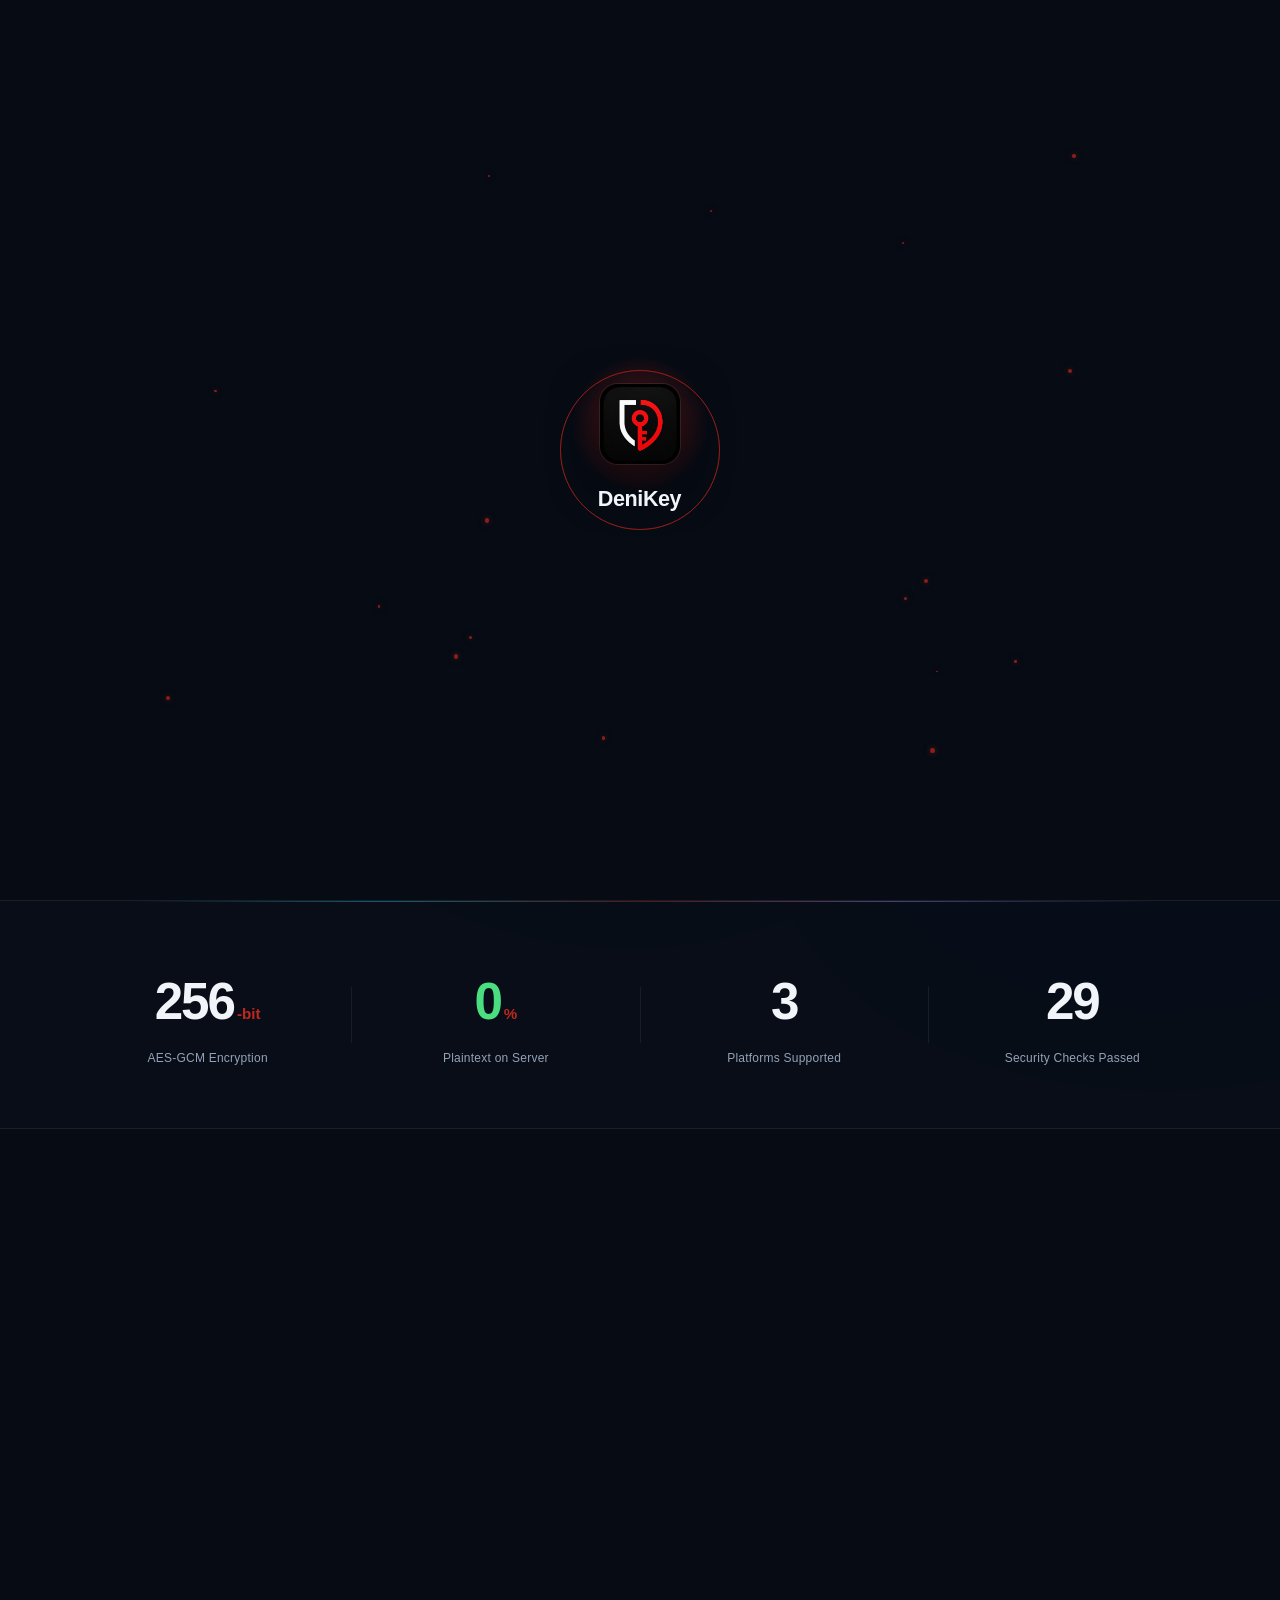
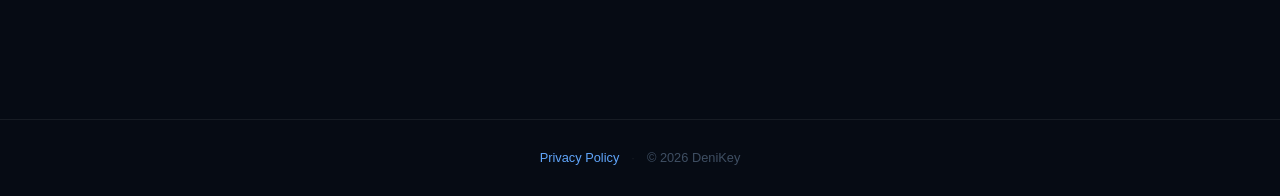
==== index.html @ 74748a60 "Professional version site UI/UX" ====
<!DOCTYPE html>
<html lang="en">
<head>
  <meta charset="UTF-8">
  <meta name="viewport" content="width=device-width, initial-scale=1.0">
  <meta name="google-site-verification" content="WVVDjfUTSQmhO9ZrlBFLTI7TEWipB38rSy8u-MbkDYg" />
  <meta
    http-equiv="Content-Security-Policy"
    content="default-src 'self'; img-src 'self' data:; style-src 'self'; script-src 'self'; connect-src 'self'; font-src 'self' data:; object-src 'none'; base-uri 'self'; form-action 'self'; frame-ancestors 'none'; upgrade-insecure-requests"
  >
  <title>DeniKey | Your Passwords Are Safe</title>
  <meta name="description" content="DeniKey is a modern password manager built to help you manage your passwords more securely and simply.">
  <script type="application/ld+json">
  {
    "@context": "https://schema.org",
    "@type": "SoftwareApplication",
    "name": "DeniKey",
    "applicationCategory": "SecurityApplication",
    "operatingSystem": "Windows, Linux, Android",
    "description": "DeniKey is a modern password manager built to help you manage your passwords more securely and simply.",
    "url": "https://denikey.website",
    "offers": { "@type": "Offer", "price": "0", "priceCurrency": "USD" },
    "author": { "@type": "Person", "name": "Denis Ergöçmen" }
  }
  </script>
  <link rel="stylesheet" href="app.css">
</head>
<body>
  <div class="page-shell">
    <div class="noise"></div>
    <div class="orb orb-one"></div>
    <div class="orb orb-two"></div>
    <div class="orb orb-three"></div>
    <div class="grid-lines"></div>

    <header class="topbar">
      <a class="brand" href="#hero" aria-label="DeniKey home">
        <span class="brand-mark">
          <img src="assets/denikey_logo.png" alt="DeniKey logo">
        </span>
        <span class="brand-text">DeniKey</span>
      </a>
      <div class="lang-switcher" id="langSwitcher">
        <button class="lang-btn" id="langBtn" aria-haspopup="listbox" aria-expanded="false">
          <svg width="14" height="14" viewBox="0 0 24 24" fill="none" stroke="currentColor" stroke-width="2" stroke-linecap="round" stroke-linejoin="round" aria-hidden="true"><circle cx="12" cy="12" r="10"/><line x1="2" y1="12" x2="22" y2="12"/><path d="M12 2a15.3 15.3 0 0 1 4 10 15.3 15.3 0 0 1-4 10 15.3 15.3 0 0 1-4-10 15.3 15.3 0 0 1 4-10z"/></svg>
          <span data-i18n="lang.btn">Language</span>
          <svg class="lang-chevron" width="12" height="12" viewBox="0 0 24 24" fill="none" stroke="currentColor" stroke-width="2.5" stroke-linecap="round" stroke-linejoin="round" aria-hidden="true"><polyline points="6 9 12 15 18 9"/></svg>
        </button>
        <ul class="lang-dropdown" id="langDropdown" role="listbox">
          <li class="lang-option" role="option" data-lang="en">English</li>
          <li class="lang-option" role="option" data-lang="tr">Türkçe</li>
          <li class="lang-option" role="option" data-lang="ru">Русский</li>
        </ul>
      </div>
    </header>

    <main>

      <!-- HERO -->
      <section class="hero reveal" id="hero">
        <div class="hero-copy">
          <p class="eyebrow" data-i18n="hero.eyebrow">DeniKey</p>
          <h1 class="gradient-heading" data-i18n="hero.h1">Your passwords are safe.</h1>
          <p class="hero-text" data-i18n="hero.text">
            DeniKey was built to help you manage your passwords more securely and organized, all in one place. It combines powerful protection with a clean, focused experience.
          </p>
          <div class="hero-actions">
            <a class="primary-button download-btn" href="https://github.com/Denisergocmen924/denikey-releases/releases/latest/download/DeniKey-Setup.exe" id="downloadWindows" target="_blank" rel="noopener noreferrer">
              <svg width="16" height="16" viewBox="0 0 24 24" fill="currentColor" aria-hidden="true"><path d="M0 3.449L9.75 2.1v9.451H0m10.949-9.602L24 0v11.4H10.949M0 12.6h9.75v9.451L0 20.699M10.949 12.6H24V24l-13.051-1.8"/></svg>
              Windows
            </a>
            <a class="primary-button download-btn download-linux" href="https://github.com/Denisergocmen924/denikey-releases/releases/latest/download/DeniKey-Linux.zip" id="downloadLinux" target="_blank" rel="noopener noreferrer">
              <svg width="16" height="16" viewBox="0 0 24 24" fill="currentColor" aria-hidden="true"><path d="M12.504 0c-.155 0-.315.008-.48.021C7.309.156 3.274 2.765 1.603 6.682c-1.66 3.929-.988 8.388 1.82 11.652 1.491 1.739 3.427 2.974 5.516 3.628.05.015.1.022.149.022.285 0 .527-.196.598-.479.025-.1.021-.205-.012-.301l-.726-2.187c1.122.357 2.31.552 3.553.552 2.187 0 4.23-.666 5.952-1.849l-.731 2.181c-.044.133-.04.276.012.406.074.186.246.302.436.302.05 0 .1-.008.15-.023 2.088-.654 4.023-1.889 5.514-3.629 2.807-3.263 3.479-7.722 1.82-11.651C20.729 2.764 16.695.156 12.527.021 12.52.008 12.512 0 12.504 0zm.109 2.025c3.858.098 7.332 2.337 8.728 5.739.013.03.018.062.018.094 0 .09-.043.174-.119.226l-.393.262a9.3 9.3 0 0 0-.587-1.27c-1.101-1.937-2.892-3.328-5.021-3.906.198-.371.358-.74.466-1.096.079-.266.017-.551-.169-.73a.62.62 0 0 0-.923.681zM8.5 9.5a1.5 1.5 0 1 1 0 3 1.5 1.5 0 0 1 0-3zm7 0a1.5 1.5 0 1 1 0 3 1.5 1.5 0 0 1 0-3z"/></svg>
              Linux
            </a>
            <a class="primary-button download-btn download-android" href="https://github.com/Denisergocmen924/denikey-releases/releases/latest/download/DeniKey-Android.apk" id="downloadAndroid" target="_blank" rel="noopener noreferrer">
              <svg width="16" height="16" viewBox="0 0 24 24" fill="currentColor" aria-hidden="true"><path d="M17.523 15.341a.75.75 0 1 0 0-1.5.75.75 0 0 0 0 1.5zm-11.046 0a.75.75 0 1 0 0-1.5.75.75 0 0 0 0 1.5zM.435 7.91l2.05 3.55A2.5 2.5 0 0 0 4.5 12.75h15a2.5 2.5 0 0 0 2.015-1.29l2.05-3.55A1 1 0 0 0 22.69 6.5H1.31a1 1 0 0 0-.875 1.41zM15.4 1.1l1.5 2.6H7.1l1.5-2.6a.5.5 0 0 1 .866 0L10.5 2.75h3l1.034-1.65a.5.5 0 0 1 .866 0zM4.5 14.25v5a1.5 1.5 0 0 0 1.5 1.5h12a1.5 1.5 0 0 0 1.5-1.5v-5H4.5z"/></svg>
              Android
            </a>
            <a class="secondary-button" href="#demo" data-i18n="btn.demo">See how it works</a>
          </div>
        </div>

        <div class="hero-visual" aria-hidden="true">
          <div class="visual-card main-card">
            <div class="card-topline"></div>
            <div class="mini-label" data-i18n="hero.card.label">Protection Active</div>
            <div class="visual-title" data-i18n="hero.card.title">DeniKey trust layer</div>
            <div class="visual-lines">
              <span></span>
              <span></span>
              <span></span>
            </div>
            <div class="signal-cluster">
              <span></span>
              <span></span>
              <span></span>
            </div>
          </div>
          <div class="visual-card side-card side-card-top">
            <span data-i18n="hero.card.local">Local encryption</span>
          </div>
          <div class="visual-card side-card side-card-bottom">
            <span data-i18n="hero.card.device">Device verification</span>
          </div>
        </div>
      </section>

      <!-- STATS STRIP -->
      <section class="stats-strip">
        <div class="stat-item">
          <div class="stat-value">
            <span class="stat-num" data-target="256">256</span><span class="stat-unit">-bit</span>
          </div>
          <div class="stat-label" data-i18n="stat1.label">AES-GCM Encryption</div>
        </div>
        <div class="stat-divider"></div>
        <div class="stat-item">
          <div class="stat-value">
            <span class="stat-num stat-zero" data-target="0">0</span><span class="stat-unit">%</span>
          </div>
          <div class="stat-label" data-i18n="stat2.label">Plaintext on Server</div>
        </div>
        <div class="stat-divider"></div>
        <div class="stat-item">
          <div class="stat-value">
            <span class="stat-num" data-target="3">3</span>
          </div>
          <div class="stat-label" data-i18n="stat3.label">Platforms Supported</div>
        </div>
        <div class="stat-divider"></div>
        <div class="stat-item">
          <div class="stat-value">
            <span class="stat-num" data-target="29">29</span>
          </div>
          <div class="stat-label" data-i18n="stat4.label">Security Checks Passed</div>
        </div>
      </section>

      <!-- ABOUT -->
      <section class="about reveal" id="about">
        <div class="section-heading">
          <p class="eyebrow" data-i18n="about.eyebrow">What is it?</p>
          <h2 data-i18n="about.h2">A password manager that looks simple but takes security seriously.</h2>
        </div>
        <p class="about-text" data-i18n="about.text">
          DeniKey is a desktop-focused application designed to keep all your passwords in one place. The goal isn't just to store passwords — it's to do it more securely, more organized, and more comfortably. Your data is protected, and the interface won't get in your way.
        </p>
      </section>

      <!-- ENCRYPTION DEMO -->
      <section class="crypto-demo reveal" id="demo">
        <div class="section-heading">
          <p class="eyebrow" data-i18n="demo.eyebrow">See It In Action</p>
          <h2 data-i18n="demo.h2">Your password never leaves your device unencrypted.</h2>
        </div>

        <div class="demo-arena">

          <div class="demo-panel">
            <div class="demo-panel-header">
              <div class="demo-dot demo-dot--green"></div>
              <span class="demo-panel-title" data-i18n="demo.left.title">You type</span>
            </div>
            <input
              type="text"
              id="demoInput"
              class="demo-input"
              autocomplete="off"
              spellcheck="false"
              maxlength="32"
              data-i18n-placeholder="demo.placeholder"
              placeholder="Type a password..."
            >
            <div class="demo-badges">
              <span class="demo-badge">Argon2id</span>
              <svg width="12" height="12" viewBox="0 0 24 24" fill="none" stroke="currentColor" stroke-width="2.5" aria-hidden="true"><polyline points="9 18 15 12 9 6"/></svg>
              <span class="demo-badge">AES-256-GCM</span>
            </div>
            <p class="demo-sublabel" data-i18n="demo.left.sub">Stays only on your device</p>
          </div>

          <div class="demo-center-col">
            <div class="demo-lock" id="demoLock" aria-hidden="true">
              <svg width="26" height="26" viewBox="0 0 24 24" fill="none" stroke="currentColor" stroke-width="1.8" stroke-linecap="round" stroke-linejoin="round"><rect x="3" y="11" width="18" height="11" rx="2" ry="2"/><path d="M7 11V7a5 5 0 0 1 10 0v4"/></svg>
            </div>
          </div>

          <div class="demo-panel demo-panel--right">
            <div class="demo-panel-header">
              <div class="demo-dot demo-dot--red"></div>
              <span class="demo-panel-title" data-i18n="demo.right.title">Server receives</span>
            </div>
            <div class="demo-output" id="demoOutput" aria-live="polite">
              <span class="demo-output-hint" data-i18n="demo.right.placeholder">Start typing to see encryption in action...</span>
              <span class="demo-output-text" id="demoOutputText" aria-hidden="true"></span>
            </div>
            <p class="demo-sublabel" data-i18n="demo.right.sub">Encrypted — unreadable without your key</p>
          </div>

        </div>

        <div class="demo-wire-section">
          <div class="demo-node">
            <div class="demo-node-glow"></div>
            <svg width="20" height="20" viewBox="0 0 24 24" fill="none" stroke="currentColor" stroke-width="1.8" stroke-linecap="round" stroke-linejoin="round" aria-hidden="true"><rect x="5" y="2" width="14" height="20" rx="2" ry="2"/><line x1="12" y1="18" x2="12.01" y2="18"/></svg>
            <span class="demo-node-label" data-i18n="demo.node.client">Your Device</span>
          </div>
          <div class="demo-wire">
            <div class="demo-wire-label">HTTPS · TLS · AES-256-GCM</div>
            <div class="demo-wire-track">
              <div class="demo-packet" id="demoPacket"></div>
            </div>
          </div>
          <div class="demo-node demo-node--server" id="demoServerNode">
            <div class="demo-node-glow"></div>
            <svg width="20" height="20" viewBox="0 0 24 24" fill="none" stroke="currentColor" stroke-width="1.8" stroke-linecap="round" stroke-linejoin="round" aria-hidden="true"><rect x="2" y="3" width="20" height="14" rx="2" ry="2"/><line x1="8" y1="21" x2="16" y2="21"/><line x1="12" y1="17" x2="12" y2="21"/></svg>
            <span class="demo-node-label" data-i18n="demo.node.server">DeniKey Server</span>
            <span class="demo-server-badge" id="demoServerBadge" data-i18n="demo.stored">Stored ✓</span>
          </div>
        </div>
      </section>

      <!-- FEATURES -->
      <section class="features reveal" id="features">
        <div class="section-heading">
          <p class="eyebrow" data-i18n="features.eyebrow">Highlights</p>
          <h2 data-i18n="features.h2">Essential but powerful.</h2>
        </div>
        <div class="feature-grid">
          <article class="feature-card">
            <div class="card-index">01</div>
            <h3 data-i18n="feat1.h3">Encryption first</h3>
            <p data-i18n="feat1.p">DeniKey puts data protection at its core. Your passwords are handled securely within the application's foundational structure.</p>
          </article>
          <article class="feature-card">
            <div class="card-index">02</div>
            <h3 data-i18n="feat2.h3">Better organization</h3>
            <p data-i18n="feat2.p">Login credentials, cards, notes and similar data are gathered in one place. Finding what you need becomes effortless.</p>
          </article>
          <article class="feature-card">
            <div class="card-index">03</div>
            <h3 data-i18n="feat3.h3">Device-centered trust</h3>
            <p data-i18n="feat3.p">New logins and device usage are tracked more carefully. This builds an extra layer of confidence over your account.</p>
          </article>
          <article class="feature-card">
            <div class="card-index">04</div>
            <h3 data-i18n="feat4.h3">Simple user experience</h3>
            <p data-i18n="feat4.p">Security can be strong without being complex. DeniKey aims to make protection feel as straightforward as possible.</p>
          </article>
        </div>
      </section>

      <!-- ARCHITECTURE -->
      <section class="architecture reveal" id="architecture">
        <div class="section-heading">
          <p class="eyebrow" data-i18n="arch.eyebrow">Security Architecture</p>
          <h2 data-i18n="arch.h2">The protection logic runs at the heart of the application.</h2>
        </div>
        <div class="architecture-grid">
          <article class="architecture-card">
            <div class="card-index">01</div>
            <h3 data-i18n="arch1.h3">Client-side encryption</h3>
            <p data-i18n="arch1.p">Vault data is encrypted on the device. The server only works with encrypted content — it never sees your data in plain text.</p>
          </article>
          <article class="architecture-card">
            <div class="card-index">02</div>
            <h3 data-i18n="arch2.h3">Argon2id and AES-256-GCM</h3>
            <p data-i18n="arch2.p">The key derivation and encryption layer is built on modern algorithms, providing both durability and integrity verification.</p>
          </article>
          <article class="architecture-card">
            <div class="card-index">03</div>
            <h3 data-i18n="arch3.h3">New nonce per operation</h3>
            <p data-i18n="arch3.p">A unique IV/nonce is generated for every piece of data during encryption, ensuring repeating patterns are never exposed.</p>
          </article>
          <article class="architecture-card">
            <div class="card-index">04</div>
            <h3 data-i18n="arch4.h3">Zero-knowledge approach</h3>
            <p data-i18n="arch4.p">Your master password is never sent to the server. Critical encryption logic stays on your device, and the protection boundary begins there.</p>
          </article>
        </div>
      </section>

      <!-- STACK -->
      <section class="stack reveal" id="stack">
        <div class="section-heading">
          <p class="eyebrow" data-i18n="stack.eyebrow">Technical Stack</p>
          <h2 data-i18n="stack.h2">Modern, layered, and auditable.</h2>
        </div>
        <div class="stack-shell">
          <article class="stack-panel">
            <h3 data-i18n="stack.app.h3">Application layer</h3>
            <ul class="stack-list">
              <li data-i18n="stack.app.li1">Flutter desktop client</li>
              <li data-i18n="stack.app.li2">Riverpod-based state management</li>
              <li data-i18n="stack.app.li3">GoRouter for navigation flow</li>
              <li data-i18n="stack.app.li4">Secure local storage and offline cache support</li>
            </ul>
          </article>
          <article class="stack-panel">
            <h3 data-i18n="stack.svc.h3">Service layer</h3>
            <ul class="stack-list">
              <li data-i18n="stack.svc.li1">FastAPI-based backend architecture</li>
              <li data-i18n="stack.svc.li2">JWT authentication and refresh token flow</li>
              <li data-i18n="stack.svc.li3">Device verification and rate limiting</li>
              <li data-i18n="stack.svc.li4">Audit log, support requests, and password history</li>
            </ul>
          </article>
          <article class="stack-panel">
            <h3 data-i18n="stack.data.h3">Data layer</h3>
            <ul class="stack-list">
              <li data-i18n="stack.data.li1">SQLAlchemy async data access</li>
              <li data-i18n="stack.data.li2">Alembic migration flow</li>
              <li data-i18n="stack.data.li3">PostgreSQL-compatible persistent data model</li>
              <li data-i18n="stack.data.li4">Encrypted vault data with separated metadata structure</li>
            </ul>
          </article>
        </div>
      </section>

      <!-- ASSURANCE -->
      <section class="assurance reveal" id="assurance">
        <div class="assurance-card">
          <p class="eyebrow" data-i18n="assurance.eyebrow">Why Trust It?</p>
          <h2 data-i18n="assurance.h2">Built on implemented security layers, not flashy promises.</h2>
          <p data-i18n="assurance.p">
            Trust in DeniKey is established through client-side encryption, device-based verification, a modern authentication flow, transaction logs, biometric lock, and controlled data access. The goal isn't just to store passwords — it's to do so on a technically consistent, well-structured architecture.
          </p>
        </div>
      </section>

    </main>
  </div>

  <div class="toast" id="toast" role="status" aria-live="polite" hidden>
    <span id="toastMessage" data-i18n="toast.msg">Download package is being prepared.</span>
  </div>

  <footer class="site-footer">
    <a href="/privacy.html" data-i18n="footer.privacy">Privacy Policy</a>
    <span class="footer-sep">·</span>
    <span>© 2026 DeniKey</span>
  </footer>

  <script src="translations.js"></script>
  <script src="app.js"></script>
</body>
</html>
---- app.css ----
*, *::before, *::after { box-sizing: border-box; margin: 0; padding: 0; }

:root {
  --bg:        #060b14;
  --surface:   #0c1220;
  --surface-2: #111827;
  --border:    rgba(255,255,255,0.07);
  --accent:    #c0281e;
  --accent-bright: #e63329;
  --accent-glow:   rgba(192,40,30,0.4);
  --cyan:      #22d3ee;
  --cyan-glow: rgba(34,211,238,0.3);
  --purple:    #a78bfa;
  --purple-glow: rgba(167,139,250,0.3);
  --amber:     #fbbf24;
  --amber-glow: rgba(251,191,36,0.3);
  --green:     #4ade80;
  --green-glow: rgba(74,222,128,0.3);
  --text-1:    #f1f5f9;
  --text-2:    #94a3b8;
  --text-3:    #3f4f63;
  --radius:    14px;
  --radius-sm: 8px;
  --radius-xs: 5px;
}

html { scroll-behavior: smooth; }

body {
  background: var(--bg);
  color: var(--text-1);
  font-family: -apple-system, BlinkMacSystemFont, "Segoe UI", Helvetica, Arial, sans-serif;
  font-size: 16px;
  line-height: 1.6;
  min-height: 100vh;
  overflow-x: hidden;
}

/* ── Background ─────────────────────────────────────── */
.page-shell { position: relative; min-height: 100vh; }

.noise {
  pointer-events: none;
  position: fixed; inset: 0; z-index: 0;
  background-image: url("data:image/svg+xml,%3Csvg viewBox='0 0 256 256' xmlns='http://www.w3.org/2000/svg'%3E%3Cfilter id='n'%3E%3CfeTurbulence type='fractalNoise' baseFrequency='0.85' numOctaves='4' stitchTiles='stitch'/%3E%3C/filter%3E%3Crect width='100%25' height='100%25' filter='url(%23n)' opacity='0.045'/%3E%3C/svg%3E");
  background-size: 200px 200px;
  opacity: 0.38;
}

.orb {
  pointer-events: none;
  position: fixed; z-index: 0;
  border-radius: 50%;
  filter: blur(140px);
}
.orb-one {
  width: 650px; height: 650px;
  top: -150px; left: -120px;
  background: radial-gradient(circle, #7a1515 0%, #3a0808 55%, transparent 100%);
  opacity: 0.3;
  animation: orb-drift-one 20s ease-in-out infinite alternate;
}
.orb-two {
  width: 480px; height: 480px;
  bottom: 0; right: -120px;
  background: radial-gradient(circle, #0c2d5c 0%, transparent 70%);
  opacity: 0.22;
  animation: orb-drift-two 25s ease-in-out infinite alternate;
}
.orb-three {
  width: 360px; height: 360px;
  top: 45%; left: 35%;
  background: radial-gradient(circle, #1a0a40 0%, transparent 70%);
  opacity: 0.18;
  animation: orb-drift-three 32s ease-in-out infinite alternate;
}

@keyframes orb-drift-one   { to { transform: translate(70px, 50px) scale(1.08); } }
@keyframes orb-drift-two   { to { transform: translate(-60px, -70px) scale(1.12); } }
@keyframes orb-drift-three { to { transform: translate(-90px, 60px) scale(0.85); } }

.grid-lines {
  pointer-events: none;
  position: fixed; inset: 0; z-index: 0;
  background-image:
    linear-gradient(rgba(255,255,255,0.018) 1px, transparent 1px),
    linear-gradient(90deg, rgba(255,255,255,0.018) 1px, transparent 1px);
  background-size: 52px 52px;
}

/* ── Topbar ─────────────────────────────────────────── */
.topbar {
  position: sticky; top: 0; z-index: 100;
  display: flex; align-items: center; justify-content: space-between;
  padding: 0 clamp(24px, 5vw, 80px);
  height: 62px;
  background: rgba(6,11,20,0.82);
  backdrop-filter: blur(24px);
  border-bottom: 1px solid var(--border);
}

.brand {
  display: flex; align-items: center; gap: 10px;
  text-decoration: none; color: var(--text-1);
}
.brand-mark img {
  width: 32px; height: 32px;
  border-radius: 8px;
  display: block;
  transition: transform 0.3s cubic-bezier(0.34,1.56,0.64,1);
}
.brand:hover .brand-mark img { transform: rotate(-8deg) scale(1.08); }
.brand-text { font-size: 1rem; font-weight: 700; letter-spacing: -0.02em; }

/* ── Sections common ────────────────────────────────── */
main { position: relative; z-index: 1; }

section { padding: clamp(64px,10vw,120px) clamp(24px,5vw,80px); }

.section-heading { max-width: 680px; margin-bottom: clamp(40px,6vw,64px); }
.section-heading h2 {
  font-size: clamp(1.6rem,3.5vw,2.4rem);
  font-weight: 700; line-height: 1.2;
  letter-spacing: -0.03em; margin-top: 10px;
}

.eyebrow {
  font-size: 0.7rem; font-weight: 700;
  letter-spacing: 0.15em; text-transform: uppercase;
  color: var(--accent);
}

/* ── Gradient heading ───────────────────────────────── */
.gradient-heading {
  background: linear-gradient(125deg, #ffffff 0%, #e2e8f0 35%, #c0281e 80%, #ff6b5e 100%);
  background-size: 200% 200%;
  -webkit-background-clip: text;
  -webkit-text-fill-color: transparent;
  background-clip: text;
  animation: gradient-shift 6s ease infinite;
}
@keyframes gradient-shift {
  0%   { background-position: 0% 50%; }
  50%  { background-position: 100% 50%; }
  100% { background-position: 0% 50%; }
}

/* ── Hero ───────────────────────────────────────────── */
.hero {
  min-height: calc(100vh - 62px);
  display: flex; align-items: center;
  gap: clamp(40px,6vw,80px);
  padding-top: clamp(48px,8vh,100px);
  padding-bottom: clamp(48px,8vh,100px);
  position: relative;
  overflow: hidden;
}

.hero-copy { flex: 1 1 420px; max-width: 600px; }
.hero-copy .eyebrow { margin-bottom: 14px; }

.hero-copy h1 {
  font-size: clamp(2.8rem,7vw,5rem);
  font-weight: 800; line-height: 1.05;
  letter-spacing: -0.04em; margin-bottom: 20px;
}

.hero-text {
  font-size: clamp(0.9rem,1.4vw,1.05rem);
  color: var(--text-2); max-width: 480px;
  margin-bottom: 36px; line-height: 1.75;
}

.hero-actions { display: flex; gap: 12px; flex-wrap: wrap; }

/* ── Buttons ────────────────────────────────────────── */
.primary-button, .secondary-button {
  display: inline-flex; align-items: center;
  padding: 13px 26px;
  font-size: 0.9rem; font-weight: 600;
  border-radius: var(--radius-sm);
  text-decoration: none;
  transition: opacity 0.18s, transform 0.18s, box-shadow 0.22s, border-color 0.18s;
  cursor: pointer; white-space: nowrap;
}
.primary-button:active, .secondary-button:active { transform: scale(0.95); }

.primary-button {
  background: var(--surface-2);
  color: var(--text-1);
  border: 1px solid rgba(255,255,255,0.1);
  position: relative; overflow: hidden;
}
.primary-button::after {
  content: '';
  position: absolute; inset: 0;
  background: linear-gradient(135deg, rgba(255,255,255,0.05) 0%, transparent 50%);
  opacity: 0; transition: opacity 0.2s;
}
.primary-button:hover::after { opacity: 1; }
.primary-button:hover {
  border-color: rgba(255,255,255,0.2);
  box-shadow: 0 6px 28px rgba(0,0,0,0.5);
}
.download-btn { gap: 8px; }

.secondary-button {
  background: transparent; color: var(--text-2);
  border: 1px solid var(--border);
}
.secondary-button:hover {
  color: var(--text-1);
  border-color: rgba(34,211,238,0.4);
  box-shadow: 0 0 16px rgba(34,211,238,0.08);
}

/* ── Hero Visual ────────────────────────────────────── */
.hero-visual {
  flex: 1 1 340px;
  position: relative;
  display: flex; align-items: center; justify-content: center;
  max-width: 520px; min-height: 380px;
  transition: transform 0.08s ease-out;
}

.visual-card {
  background: var(--surface);
  border: 1px solid var(--border);
  border-radius: var(--radius);
}

.main-card {
  width: 100%; max-width: 380px;
  min-height: 300px; padding: 0 0 24px;
  position: relative; overflow: hidden;
  box-shadow: 0 32px 80px rgba(0,0,0,0.6), 0 0 0 1px rgba(255,255,255,0.04);
}

.card-topline {
  width: 100%; height: 90px;
  background: linear-gradient(135deg, #7a1313 0%, #2d0a0a 50%, #0c1220 100%);
  border-radius: var(--radius) var(--radius) 0 0;
  margin-bottom: 20px;
  position: relative; overflow: hidden;
}
.card-topline::before {
  content: '';
  position: absolute; inset: 0;
  background: repeating-linear-gradient(
    90deg,
    transparent 0px,
    transparent 40px,
    rgba(255,255,255,0.03) 40px,
    rgba(255,255,255,0.03) 41px
  );
}
.card-topline::after {
  content: '';
  position: absolute; inset: 0;
  background: linear-gradient(90deg, transparent 0%, rgba(192,40,30,0.2) 50%, transparent 100%);
  animation: shimmer 2.5s ease-in-out infinite;
}
@keyframes shimmer { 0% { transform: translateX(-100%); } 100% { transform: translateX(100%); } }

.mini-label {
  display: inline-flex; align-items: center;
  font-size: 0.72rem; font-weight: 600;
  padding: 4px 10px; border-radius: 999px;
  background: rgba(255,255,255,0.05);
  color: var(--text-2); margin: 0 20px 12px;
  border: 1px solid var(--border);
}
.mini-label::before {
  content: '';
  width: 6px; height: 6px; border-radius: 50%;
  background: var(--green);
  box-shadow: 0 0 10px var(--green-glow);
  margin-right: 6px;
  animation: pulse-dot 2s ease-in-out infinite;
}
@keyframes pulse-dot { 0%,100%{opacity:1;} 50%{opacity:0.3;} }

.visual-title {
  font-size: 1.35rem; font-weight: 700;
  letter-spacing: -0.02em; padding: 0 20px;
  margin-bottom: 20px; line-height: 1.3;
}

.visual-lines { display: flex; flex-direction: column; gap: 8px; padding: 0 20px; }
.visual-lines span {
  height: 6px; border-radius: 4px;
  animation: line-pulse 3s ease-in-out infinite;
}
.visual-lines span:nth-child(1) { width: 80%; background: linear-gradient(90deg, #c0281e 0%, #2d0a0a 100%); animation-delay: 0s; }
.visual-lines span:nth-child(2) { width: 55%; background: linear-gradient(90deg, #22d3ee 0%, #0a2a3a 100%); animation-delay: 0.6s; }
.visual-lines span:nth-child(3) { width: 68%; background: linear-gradient(90deg, #a78bfa 0%, #1a0a3a 100%); animation-delay: 1.2s; }
@keyframes line-pulse { 0%,100%{opacity:0.5;} 50%{opacity:1;} }

.signal-cluster {
  position: absolute; bottom: 20px; right: 20px;
  display: flex; gap: 5px; align-items: flex-end;
}
.signal-cluster span { width: 4px; background: var(--accent); border-radius: 2px; }
.signal-cluster span:nth-child(1) { height: 8px; opacity: 0.35; }
.signal-cluster span:nth-child(2) { height: 14px; opacity: 0.65; }
.signal-cluster span:nth-child(3) { height: 20px; opacity: 1; box-shadow: 0 0 10px var(--accent-glow); }

.side-card {
  position: absolute;
  padding: 10px 16px; font-size: 0.75rem; font-weight: 600;
  color: var(--text-2); border-radius: var(--radius-sm);
  background: rgba(8,13,24,0.9); border: 1px solid var(--border);
  white-space: nowrap; backdrop-filter: blur(16px);
  box-shadow: 0 8px 32px rgba(0,0,0,0.5);
}
.side-card-top    { top: 10px;   right: -10px; border-color: rgba(34,211,238,0.2); }
.side-card-bottom { bottom: 30px; right: -20px; border-color: rgba(167,139,250,0.2); }

/* ── Stats Strip ────────────────────────────────────── */
.stats-strip {
  display: flex; align-items: center; justify-content: center;
  flex-wrap: wrap;
  padding: 44px clamp(24px,5vw,80px);
  border-top: 1px solid var(--border);
  border-bottom: 1px solid var(--border);
  background: rgba(11,16,28,0.5);
  position: relative; z-index: 1; gap: 0;
}
.stats-strip::before {
  content: '';
  position: absolute; top: 0; left: 10%; right: 10%; height: 1px;
  background: linear-gradient(90deg, transparent, var(--cyan), var(--accent), var(--purple), transparent);
  opacity: 0.4;
}

.stat-item {
  text-align: center;
  padding: 16px clamp(20px,4vw,52px);
  flex: 1 1 140px;
}

.stat-value {
  display: flex; align-items: baseline;
  justify-content: center; gap: 3px; margin-bottom: 6px;
}

.stat-num {
  font-size: clamp(2rem,4vw,3.2rem);
  font-weight: 800; letter-spacing: -0.04em;
  color: var(--text-1); font-variant-numeric: tabular-nums;
}
.stat-zero { color: var(--green); }

.stat-unit { font-size: 0.95rem; font-weight: 700; color: var(--accent); }
.stat-label { font-size: 0.75rem; color: var(--text-2); letter-spacing: 0.02em; }

.stat-divider { width: 1px; height: 56px; background: var(--border); flex-shrink: 0; }

/* ── About ──────────────────────────────────────────── */
.about { border-top: 1px solid var(--border); }
.about-text {
  max-width: 640px; color: var(--text-2);
  font-size: clamp(0.9rem,1.3vw,1.05rem); line-height: 1.8;
}

/* ── Encryption Demo ────────────────────────────────── */
.crypto-demo { border-top: 1px solid var(--border); }

.demo-arena {
  display: grid;
  grid-template-columns: 1fr 64px 1fr;
  gap: 16px; align-items: stretch;
  margin-bottom: 40px;
}

.demo-panel {
  background: var(--surface);
  border: 1px solid var(--border);
  border-radius: var(--radius);
  padding: 24px;
  display: flex; flex-direction: column; gap: 14px;
  transition: border-color 0.3s, box-shadow 0.3s;
  position: relative; overflow: hidden;
}
.demo-panel::before {
  content: '';
  position: absolute; top: 0; left: 0; right: 0; height: 1px;
  background: linear-gradient(90deg, transparent, rgba(34,211,238,0.4), transparent);
  opacity: 0; transition: opacity 0.3s;
}
.demo-panel:focus-within::before,
.demo-panel:focus-within { border-color: rgba(34,211,238,0.35); }
.demo-panel:focus-within::before { opacity: 1; }

.demo-panel--right {
  border-color: rgba(74,222,128,0.12);
}
.demo-panel--right.active {
  border-color: rgba(74,222,128,0.4);
  box-shadow: 0 0 40px rgba(74,222,128,0.06), inset 0 0 40px rgba(74,222,128,0.02);
}
.demo-panel--right::before {
  background: linear-gradient(90deg, transparent, rgba(74,222,128,0.4), transparent);
}
.demo-panel--right.active::before { opacity: 1; }

.demo-panel-header { display: flex; align-items: center; gap: 8px; }

.demo-dot { width: 8px; height: 8px; border-radius: 50%; flex-shrink: 0; }
.demo-dot--green { background: var(--green); box-shadow: 0 0 8px var(--green-glow); }
.demo-dot--red   { background: var(--accent); box-shadow: 0 0 8px var(--accent-glow); }

.demo-panel-title {
  font-size: 0.68rem; font-weight: 700;
  letter-spacing: 0.14em; text-transform: uppercase; color: var(--text-3);
}

.demo-input {
  background: rgba(5,10,20,0.8);
  border: 1px solid var(--border);
  border-radius: var(--radius-sm);
  padding: 13px 15px; font-size: 1rem;
  color: var(--text-1); font-family: inherit;
  outline: none; width: 100%;
  transition: border-color 0.25s, box-shadow 0.25s;
  caret-color: var(--cyan);
}
.demo-input:focus {
  border-color: rgba(34,211,238,0.4);
  box-shadow: 0 0 0 3px rgba(34,211,238,0.07);
}
.demo-input::placeholder { color: var(--text-3); }

.demo-badges { display: flex; align-items: center; gap: 8px; flex-wrap: wrap; }
.demo-badges svg { color: var(--text-3); }

.demo-badge {
  font-size: 0.67rem; font-weight: 700; letter-spacing: 0.04em;
  padding: 3px 8px;
  background: rgba(192,40,30,0.1);
  border: 1px solid rgba(192,40,30,0.25);
  border-radius: var(--radius-xs); color: #f87171;
}

.demo-sublabel { font-size: 0.74rem; color: var(--text-3); margin-top: auto; }

.demo-center-col {
  display: flex; align-items: center; justify-content: center;
}

.demo-lock {
  width: 52px; height: 52px;
  display: flex; align-items: center; justify-content: center;
  background: var(--surface); border: 1px solid var(--border);
  border-radius: 50%; color: var(--text-3);
  transition: color 0.35s, border-color 0.35s, box-shadow 0.35s, transform 0.35s;
  flex-shrink: 0;
}
.demo-lock.active {
  border-color: var(--cyan);
  color: var(--cyan);
  box-shadow: 0 0 0 4px rgba(34,211,238,0.1), 0 0 28px rgba(34,211,238,0.25);
  transform: scale(1.08);
  animation: lock-spin 8s linear infinite;
}
@keyframes lock-spin {
  0%   { box-shadow: 0 0 0 4px rgba(34,211,238,0.1), 0 0 28px rgba(34,211,238,0.3); }
  50%  { box-shadow: 0 0 0 8px rgba(34,211,238,0.05), 0 0 48px rgba(34,211,238,0.5); }
  100% { box-shadow: 0 0 0 4px rgba(34,211,238,0.1), 0 0 28px rgba(34,211,238,0.3); }
}

/* Demo output box – terminal style */
.demo-output {
  flex: 1;
  background: #030a06;
  border: 1px solid rgba(74,222,128,0.12);
  border-radius: var(--radius-sm);
  padding: 14px 15px;
  min-height: 130px;
  position: relative; overflow: hidden;
  transition: border-color 0.3s;
}
.demo-output.scrambling { border-color: rgba(74,222,128,0.35); }
.demo-output.scrambling::after {
  content: '';
  position: absolute; left: 0; right: 0; height: 2px;
  background: linear-gradient(90deg, transparent, rgba(74,222,128,0.6), transparent);
  animation: scan-line 1.8s linear infinite;
  pointer-events: none;
}
@keyframes scan-line { 0%{top:0;} 100%{top:100%;} }

.demo-output-hint {
  font-size: 0.8rem; color: var(--text-3);
  font-style: italic; display: block; line-height: 1.6;
}
.demo-output-text {
  display: none;
  font-family: 'Courier New', Courier, monospace;
  font-size: 0.72rem; color: var(--green);
  line-height: 1.65; word-break: break-all;
  white-space: pre-wrap;
  text-shadow: 0 0 10px rgba(74,222,128,0.5);
}
.demo-output.scrambling .demo-output-hint { display: none; }
.demo-output.scrambling .demo-output-text { display: block; }

/* ── Demo Wire ──────────────────────────────────────── */
.demo-wire-section {
  display: flex; align-items: center;
  padding: 32px 0 0; border-top: 1px solid var(--border);
  margin-top: 8px; gap: 0;
}

.demo-node {
  display: flex; flex-direction: column;
  align-items: center; gap: 6px;
  flex-shrink: 0; width: 110px; position: relative;
}

.demo-node-glow {
  position: absolute;
  width: 52px; height: 52px; border-radius: 50%;
  border: 1px solid transparent;
  top: -6px; left: 50%; transform: translateX(-50%);
  transition: border-color 0.4s, box-shadow 0.4s;
  pointer-events: none;
}
.demo-node svg { color: var(--text-3); transition: color 0.4s; }
.demo-node-label { font-size: 0.7rem; font-weight: 600; color: var(--text-3); text-align: center; }

.demo-node--server.received .demo-node-glow {
  border-color: rgba(74,222,128,0.5);
  box-shadow: 0 0 28px rgba(74,222,128,0.2);
}
.demo-node--server.received svg { color: var(--green); }

.demo-server-badge {
  font-size: 0.65rem; font-weight: 700;
  padding: 2px 8px;
  background: rgba(74,222,128,0.1);
  border: 1px solid rgba(74,222,128,0.3);
  border-radius: 999px; color: var(--green);
  opacity: 0; transform: translateY(8px);
  transition: opacity 0.35s, transform 0.35s;
}
.demo-node--server.received .demo-server-badge {
  opacity: 1; transform: translateY(0);
}

.demo-wire {
  flex: 1; display: flex; flex-direction: column;
  align-items: center; gap: 8px;
}
.demo-wire-label {
  font-size: 0.62rem; letter-spacing: 0.08em;
  text-transform: uppercase; color: var(--text-3);
}

.demo-wire-track {
  width: 100%; height: 2px;
  background: linear-gradient(90deg, var(--border), rgba(34,211,238,0.25), rgba(192,40,30,0.3), var(--border));
  border-radius: 1px; position: relative; overflow: visible;
}

.demo-packet {
  position: absolute;
  left: -10px; top: 50%; transform: translateY(-50%);
  width: 10px; height: 10px; border-radius: 50%;
  background: var(--accent);
  box-shadow: 0 0 0 3px rgba(192,40,30,0.2), 0 0 20px rgba(192,40,30,0.8);
  opacity: 0;
}
.demo-packet.traveling {
  animation: packet-travel 1.5s cubic-bezier(0.16,1,0.3,1) forwards;
}
@keyframes packet-travel {
  0%   { left:-10px; opacity:0; }
  8%   { opacity:1; }
  92%  { opacity:1; }
  100% { left:calc(100% + 10px); opacity:0; }
}

/* ── Feature grid ───────────────────────────────────── */
.features { border-top: 1px solid var(--border); }

.feature-grid {
  display: grid;
  grid-template-columns: repeat(auto-fit, minmax(240px,1fr));
  gap: 16px;
}

.feature-card, .architecture-card {
  background: var(--surface);
  border: 1px solid var(--border);
  border-radius: var(--radius); padding: 28px;
  transition: border-color 0.25s, box-shadow 0.25s, transform 0.25s;
  cursor: default; position: relative; overflow: hidden;
}
.feature-card::before, .architecture-card::before {
  content: '';
  position: absolute; top: 0; left: 0; right: 0; height: 2px;
  opacity: 0.7; transition: opacity 0.25s;
}
.feature-card:hover::before, .architecture-card:hover::before { opacity: 1; }

.feature-card:nth-child(1)::before, .architecture-card:nth-child(1)::before {
  background: linear-gradient(90deg, var(--accent), transparent);
}
.feature-card:nth-child(2)::before, .architecture-card:nth-child(2)::before {
  background: linear-gradient(90deg, var(--cyan), transparent);
}
.feature-card:nth-child(3)::before, .architecture-card:nth-child(3)::before {
  background: linear-gradient(90deg, var(--purple), transparent);
}
.feature-card:nth-child(4)::before, .architecture-card:nth-child(4)::before {
  background: linear-gradient(90deg, var(--amber), transparent);
}

.feature-card:nth-child(1):hover { border-color: rgba(192,40,30,0.3); box-shadow: 0 8px 40px rgba(192,40,30,0.08); }
.feature-card:nth-child(2):hover { border-color: rgba(34,211,238,0.3); box-shadow: 0 8px 40px rgba(34,211,238,0.08); }
.feature-card:nth-child(3):hover { border-color: rgba(167,139,250,0.3); box-shadow: 0 8px 40px rgba(167,139,250,0.08); }
.feature-card:nth-child(4):hover { border-color: rgba(251,191,36,0.3); box-shadow: 0 8px 40px rgba(251,191,36,0.08); }

.architecture-card:nth-child(1):hover { border-color: rgba(192,40,30,0.3); box-shadow: 0 8px 40px rgba(192,40,30,0.08); }
.architecture-card:nth-child(2):hover { border-color: rgba(34,211,238,0.3); box-shadow: 0 8px 40px rgba(34,211,238,0.08); }
.architecture-card:nth-child(3):hover { border-color: rgba(167,139,250,0.3); box-shadow: 0 8px 40px rgba(167,139,250,0.08); }
.architecture-card:nth-child(4):hover { border-color: rgba(251,191,36,0.3); box-shadow: 0 8px 40px rgba(251,191,36,0.08); }

.card-index {
  font-size: 0.65rem; font-weight: 700;
  letter-spacing: 0.12em; color: var(--text-3); margin-bottom: 14px;
}
.feature-card h3, .architecture-card h3 {
  font-size: 0.95rem; font-weight: 700;
  margin-bottom: 10px; letter-spacing: -0.01em;
}
.feature-card p, .architecture-card p {
  font-size: 0.85rem; color: var(--text-2); line-height: 1.68;
}

/* ── Architecture ───────────────────────────────────── */
.architecture { border-top: 1px solid var(--border); }
.architecture-grid {
  display: grid;
  grid-template-columns: repeat(auto-fit, minmax(240px,1fr));
  gap: 16px;
}

/* ── Stack ──────────────────────────────────────────── */
.stack { border-top: 1px solid var(--border); }
.stack-shell {
  display: grid;
  grid-template-columns: repeat(auto-fit, minmax(240px,1fr));
  gap: 16px;
}
.stack-panel {
  background: var(--surface); border: 1px solid var(--border);
  border-radius: var(--radius); padding: 28px;
  transition: border-color 0.25s, box-shadow 0.25s, transform 0.25s;
  cursor: default; position: relative; overflow: hidden;
}
.stack-panel::before {
  content: '';
  position: absolute; top: 0; left: 0; right: 0; height: 2px;
  opacity: 0.6; transition: opacity 0.25s;
}
.stack-panel:nth-child(1)::before { background: linear-gradient(90deg, var(--cyan), transparent); }
.stack-panel:nth-child(2)::before { background: linear-gradient(90deg, var(--purple), transparent); }
.stack-panel:nth-child(3)::before { background: linear-gradient(90deg, var(--amber), transparent); }

.stack-panel:nth-child(1):hover { border-color: rgba(34,211,238,0.3); box-shadow: 0 8px 40px rgba(34,211,238,0.07); }
.stack-panel:nth-child(2):hover { border-color: rgba(167,139,250,0.3); box-shadow: 0 8px 40px rgba(167,139,250,0.07); }
.stack-panel:nth-child(3):hover { border-color: rgba(251,191,36,0.3); box-shadow: 0 8px 40px rgba(251,191,36,0.07); }

.stack-panel:hover::before { opacity: 1; }

.stack-panel h3 { font-size: 0.9rem; font-weight: 700; margin-bottom: 16px; }
.stack-list { list-style: none; display: flex; flex-direction: column; gap: 9px; }
.stack-list li {
  font-size: 0.83rem; color: var(--text-2); line-height: 1.5;
  padding-left: 14px; position: relative;
}
.stack-list li::before { content: '–'; position: absolute; left: 0; color: var(--text-3); }

/* ── Assurance ──────────────────────────────────────── */
.assurance {
  border-top: 1px solid rgba(192,40,30,0.2);
  background: radial-gradient(ellipse at 0% 50%, rgba(100,15,15,0.18) 0%, transparent 65%);
}
.assurance-card {
  max-width: 840px;
  background: var(--surface);
  border: 1px solid rgba(192,40,30,0.2);
  border-radius: var(--radius);
  padding: clamp(32px,5vw,64px);
  position: relative; overflow: hidden;
  box-shadow: 0 0 80px rgba(192,40,30,0.06);
}
.assurance-card::before {
  content: '';
  position: absolute; top: 0; left: 0; right: 0; height: 2px;
  background: linear-gradient(90deg, transparent, var(--accent), var(--purple), transparent);
  opacity: 0.6;
}
.assurance-card::after {
  content: '';
  position: absolute; bottom: 0; right: 0;
  width: 300px; height: 300px; border-radius: 50%;
  background: radial-gradient(circle, rgba(192,40,30,0.07) 0%, transparent 70%);
  pointer-events: none;
}
.assurance-card .eyebrow { margin-bottom: 14px; }
.assurance-card h2 {
  font-size: clamp(1.3rem,2.8vw,2rem);
  font-weight: 700; letter-spacing: -0.03em;
  line-height: 1.25; margin-bottom: 20px;
}
.assurance-card p {
  font-size: clamp(0.85rem,1.2vw,0.95rem);
  color: var(--text-2); line-height: 1.8;
}

/* ── Toast ──────────────────────────────────────────── */
.toast {
  position: fixed; bottom: 24px; left: 50%;
  transform: translateX(-50%) translateY(20px);
  background: var(--surface-2); border: 1px solid var(--border);
  border-radius: var(--radius-sm); padding: 13px 22px;
  font-size: 0.85rem; color: var(--text-2); z-index: 200;
  opacity: 0; transition: opacity 0.25s, transform 0.25s;
  pointer-events: none; white-space: nowrap;
}
.toast.visible { opacity: 1; transform: translateX(-50%) translateY(0); }

/* ── Reveal ─────────────────────────────────────────── */
.reveal {
  opacity: 0; transform: translateY(32px);
  transition: opacity 0.65s cubic-bezier(0.16,1,0.3,1),
              transform 0.65s cubic-bezier(0.16,1,0.3,1);
}
.reveal.in-view { opacity: 1; transform: none; }

/* ── Language Switcher ──────────────────────────────── */
.lang-switcher { position: relative; }
.lang-btn {
  display: flex; align-items: center; gap: 7px;
  background: var(--surface); border: 1px solid var(--border);
  color: var(--text-2); padding: 7px 14px;
  border-radius: var(--radius-sm); font-size: 0.8rem; font-weight: 500;
  cursor: pointer; transition: color 0.15s, border-color 0.15s; white-space: nowrap;
}
.lang-btn:hover { color: var(--text-1); border-color: rgba(255,255,255,0.18); }
.lang-btn svg { flex-shrink: 0; }
.lang-btn .lang-chevron { transition: transform 0.2s ease; }
.lang-btn[aria-expanded="true"] .lang-chevron { transform: rotate(180deg); }
.lang-dropdown {
  display: none; position: absolute; top: calc(100% + 8px); right: 0;
  min-width: 140px; background: var(--surface);
  border: 1px solid var(--border); border-radius: var(--radius-sm);
  overflow: hidden; list-style: none; z-index: 200;
  box-shadow: 0 12px 48px rgba(0,0,0,0.65);
}
.lang-dropdown--open { display: block; }
.lang-option {
  padding: 10px 16px; font-size: 0.85rem;
  color: var(--text-2); cursor: pointer;
  transition: background 0.12s, color 0.12s;
}
.lang-option:hover { background: var(--surface-2); color: var(--text-1); }
.lang-option--active { color: var(--text-1); background: rgba(192,40,30,0.12); }
.lang-option--active::after { content: ' ✓'; opacity: 0.6; }

/* ── Site Footer ────────────────────────────────────── */
.site-footer {
  text-align: center; padding: 28px 24px;
  font-size: 0.8rem; color: var(--text-3);
  border-top: 1px solid var(--border);
  position: relative; z-index: 1;
  display: flex; align-items: center; justify-content: center; gap: 12px;
}
.site-footer a { color: #60a5fa; text-decoration: none; transition: color 0.15s; }
.site-footer a:hover { color: var(--cyan); }
.footer-sep { color: var(--border); }

/* ── Splash Screen ───────────────────────────────────── */
.splash {
  position: fixed; inset: 0; z-index: 9999;
  display: flex; align-items: center; justify-content: center;
  background: #060b14; overflow: hidden;
  transition: opacity 0.65s cubic-bezier(0.4,0,0.2,1), transform 0.65s cubic-bezier(0.4,0,0.2,1);
}
.splash--exit { opacity: 0; transform: scale(1.05); pointer-events: none; }
.splash-rings {
  position: absolute; inset: 0;
  display: flex; align-items: center; justify-content: center; pointer-events: none;
}
.splash-ring {
  position: absolute; width: 160px; height: 160px;
  border-radius: 50%; border: 1px solid rgba(192,40,30,0.35);
  animation: splash-ring-out 2.4s cubic-bezier(0.2,0.6,0.4,1) infinite;
}
.splash-ring:nth-child(1) { animation-delay: 0.1s; }
.splash-ring:nth-child(2) { animation-delay: 0.65s; }
.splash-ring:nth-child(3) { animation-delay: 1.2s; }
@keyframes splash-ring-out { 0%{transform:scale(0.7);opacity:0.7;} 100%{transform:scale(3.2);opacity:0;} }
.splash-content {
  display: flex; flex-direction: column; align-items: center; gap: 18px;
  position: relative; z-index: 2;
}
.splash-logo-wrap {
  position: relative;
  animation: splash-logo-in 0.7s cubic-bezier(0.34,1.56,0.64,1) 0.1s both;
}
@keyframes splash-logo-in { from{opacity:0;transform:scale(0.45);} to{opacity:1;transform:scale(1);} }
.splash-glow {
  position: absolute; width: 140px; height: 140px;
  top: 50%; left: 50%; transform: translate(-50%,-50%);
  border-radius: 50%;
  background: radial-gradient(circle, rgba(192,40,30,0.55) 0%, transparent 70%);
  animation: splash-glow-beat 1.8s ease-in-out infinite; pointer-events: none;
}
@keyframes splash-glow-beat {
  0%,100%{opacity:0.45;transform:translate(-50%,-50%) scale(1);}
  50%{opacity:0.85;transform:translate(-50%,-50%) scale(1.35);}
}
.splash-logo {
  width: 80px; height: 80px; border-radius: 18px; display: block;
  position: relative; z-index: 1;
  box-shadow: 0 0 0 1px rgba(255,255,255,0.08), 0 16px 48px rgba(0,0,0,0.6);
}
.splash-wordmark {
  font-size: 1.35rem; font-weight: 700; letter-spacing: -0.02em; color: var(--text-1);
  animation: splash-wordmark-in 0.5s ease 0.55s both;
}
@keyframes splash-wordmark-in { from{opacity:0;transform:translateY(10px);} to{opacity:1;transform:translateY(0);} }
.splash-particles { position: absolute; inset: 0; pointer-events: none; }
.splash-particle {
  position: absolute; border-radius: 50%;
  background: rgba(192,40,30,0.7); box-shadow: 0 0 6px rgba(192,40,30,0.5);
  animation: splash-particle-rise linear infinite;
}
@keyframes splash-particle-rise {
  0%{transform:translateY(0) scale(1);opacity:0;}
  15%{opacity:0.9;} 85%{opacity:0.5;}
  100%{transform:translateY(-70px) scale(0.3);opacity:0;}
}

/* ── Hero floating dots ─────────────────────────────── */
.hero-dot {
  position: absolute; border-radius: 50%;
  pointer-events: none; z-index: 0;
}

/* ── Glitch text effect ─────────────────────────────── */
@keyframes glitch-flicker {
  0%,95%,100% { opacity: 1; transform: none; }
  96% { opacity: 0.8; transform: translate(-2px,0) skewX(-1deg); }
  97% { opacity: 1; transform: translate(2px,0) skewX(1deg); }
  98% { opacity: 0.9; transform: translate(-1px,0); }
}

/* ── Responsive ─────────────────────────────────────── */
@media (max-width: 860px) {
  .demo-arena { grid-template-columns: 1fr; }
  .demo-center-col { display: none; }
}

@media (max-width: 760px) {
  .hero { flex-direction: column; min-height: auto; padding-top: 48px; }
  .hero-visual { display: none; }
  .side-card { display: none; }
  .stat-divider { display: none; }
  .stats-strip { gap: 8px; }
  .stat-item { flex: 1 1 120px; padding: 12px 16px; }
  .demo-wire-section { flex-direction: column; gap: 16px; }
  .demo-wire { width: 100%; }
}
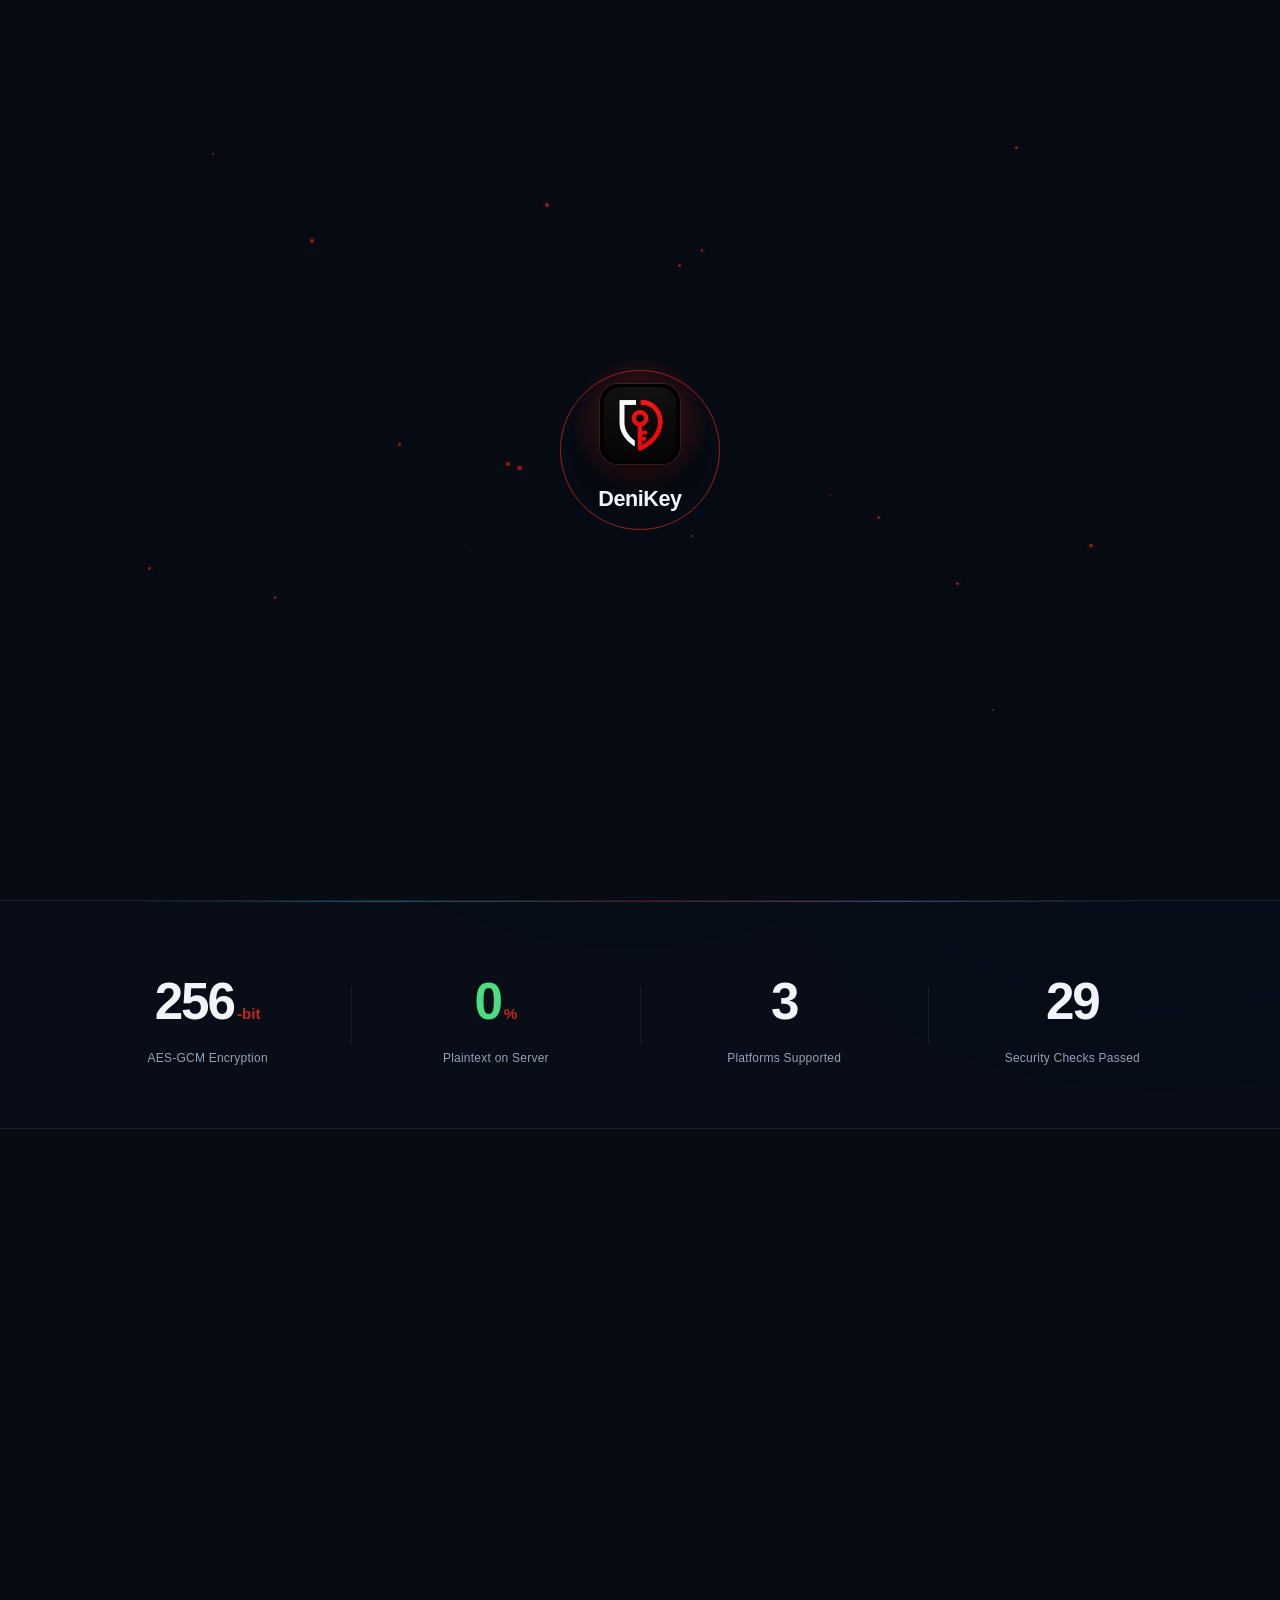
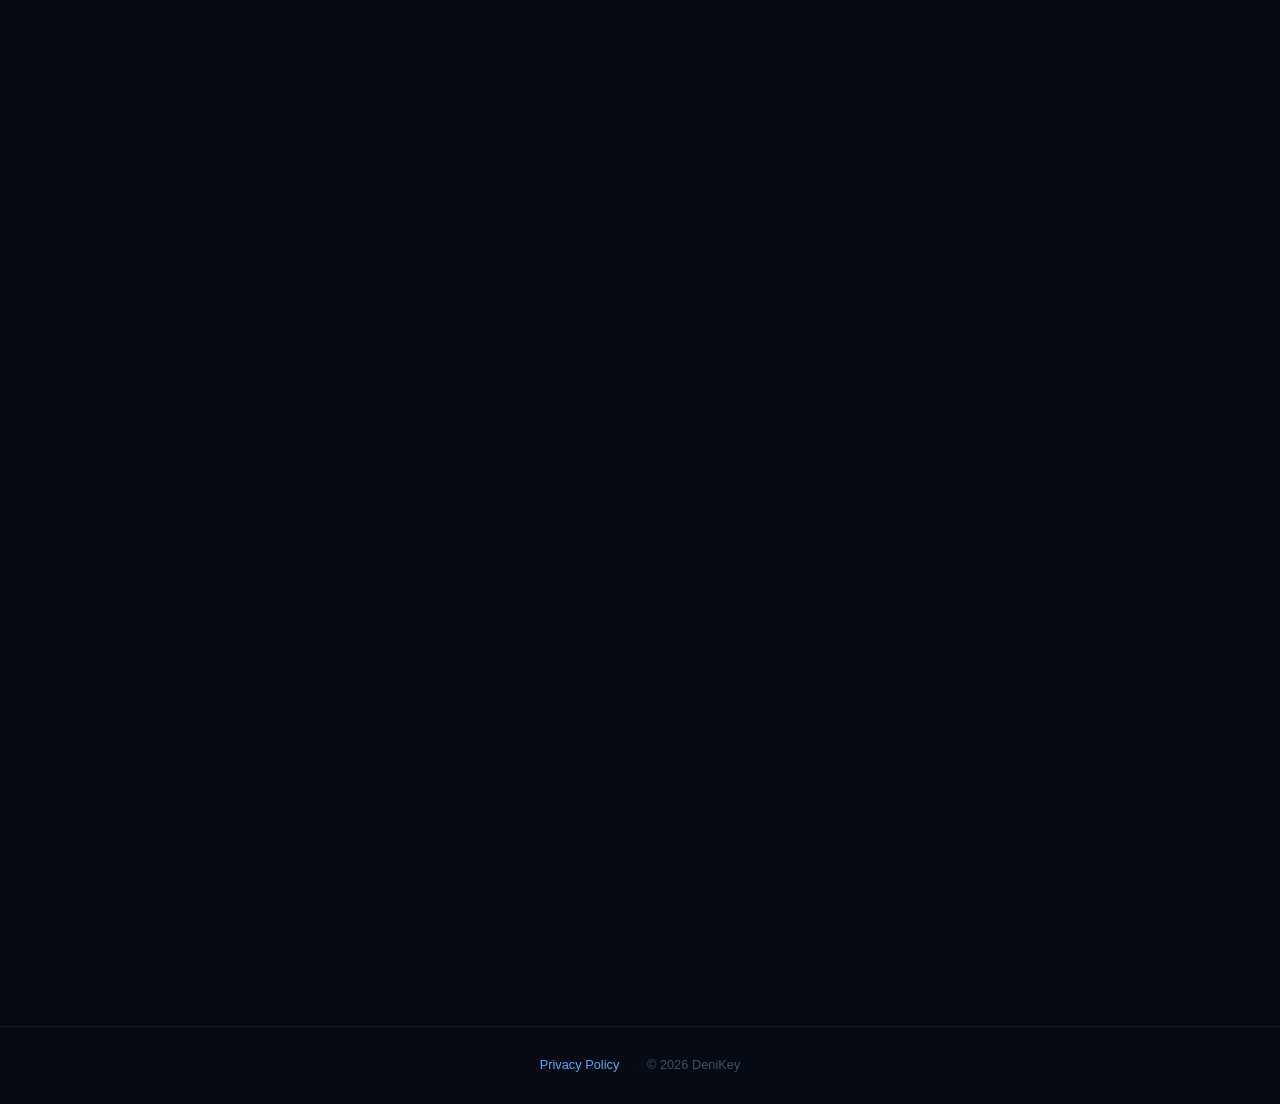
==== commit 38d8e8b5: "fix: website tarafından gelen ticketların görünmeme sorunu çözüldü" ====
--- a/index.html
+++ b/index.html
@@ -16,7 +16,7 @@
     "@type": "SoftwareApplication",
     "name": "DeniKey",
     "applicationCategory": "SecurityApplication",
-    "operatingSystem": "Windows, Linux, Android",
+    "operatingSystem": "Windows, Ubuntu, Android",
     "description": "DeniKey is a modern password manager built to help you manage your passwords more securely and simply.",
     "url": "https://denikey.website",
     "offers": { "@type": "Offer", "price": "0", "priceCurrency": "USD" },
@@ -69,9 +69,9 @@
               <svg width="16" height="16" viewBox="0 0 24 24" fill="currentColor" aria-hidden="true"><path d="M0 3.449L9.75 2.1v9.451H0m10.949-9.602L24 0v11.4H10.949M0 12.6h9.75v9.451L0 20.699M10.949 12.6H24V24l-13.051-1.8"/></svg>
               Windows
             </a>
-            <a class="primary-button download-btn download-linux" href="https://github.com/Denisergocmen924/denikey-releases/releases/latest/download/DeniKey-Linux.zip" id="downloadLinux" target="_blank" rel="noopener noreferrer">
+            <a class="primary-button download-btn download-ubuntu" href="https://github.com/Denisergocmen924/denikey-releases/releases/latest/download/DeniKey-Linux.zip" id="downloadUbuntu" target="_blank" rel="noopener noreferrer">
               <svg width="16" height="16" viewBox="0 0 24 24" fill="currentColor" aria-hidden="true"><path d="M12.504 0c-.155 0-.315.008-.48.021C7.309.156 3.274 2.765 1.603 6.682c-1.66 3.929-.988 8.388 1.82 11.652 1.491 1.739 3.427 2.974 5.516 3.628.05.015.1.022.149.022.285 0 .527-.196.598-.479.025-.1.021-.205-.012-.301l-.726-2.187c1.122.357 2.31.552 3.553.552 2.187 0 4.23-.666 5.952-1.849l-.731 2.181c-.044.133-.04.276.012.406.074.186.246.302.436.302.05 0 .1-.008.15-.023 2.088-.654 4.023-1.889 5.514-3.629 2.807-3.263 3.479-7.722 1.82-11.651C20.729 2.764 16.695.156 12.527.021 12.52.008 12.512 0 12.504 0zm.109 2.025c3.858.098 7.332 2.337 8.728 5.739.013.03.018.062.018.094 0 .09-.043.174-.119.226l-.393.262a9.3 9.3 0 0 0-.587-1.27c-1.101-1.937-2.892-3.328-5.021-3.906.198-.371.358-.74.466-1.096.079-.266.017-.551-.169-.73a.62.62 0 0 0-.923.681zM8.5 9.5a1.5 1.5 0 1 1 0 3 1.5 1.5 0 0 1 0-3zm7 0a1.5 1.5 0 1 1 0 3 1.5 1.5 0 0 1 0-3z"/></svg>
-              Linux
+              Ubuntu
             </a>
             <a class="primary-button download-btn download-android" href="https://github.com/Denisergocmen924/denikey-releases/releases/latest/download/DeniKey-Android.apk" id="downloadAndroid" target="_blank" rel="noopener noreferrer">
               <svg width="16" height="16" viewBox="0 0 24 24" fill="currentColor" aria-hidden="true"><path d="M17.523 15.341a.75.75 0 1 0 0-1.5.75.75 0 0 0 0 1.5zm-11.046 0a.75.75 0 1 0 0-1.5.75.75 0 0 0 0 1.5zM.435 7.91l2.05 3.55A2.5 2.5 0 0 0 4.5 12.75h15a2.5 2.5 0 0 0 2.015-1.29l2.05-3.55A1 1 0 0 0 22.69 6.5H1.31a1 1 0 0 0-.875 1.41zM15.4 1.1l1.5 2.6H7.1l1.5-2.6a.5.5 0 0 1 .866 0L10.5 2.75h3l1.034-1.65a.5.5 0 0 1 .866 0zM4.5 14.25v5a1.5 1.5 0 0 0 1.5 1.5h12a1.5 1.5 0 0 0 1.5-1.5v-5H4.5z"/></svg>
@@ -329,6 +329,40 @@
         </div>
       </section>
 
+      <section class="contact-section reveal" id="contact">
+        <div class="section-heading">
+          <p class="eyebrow" data-i18n="contact.eyebrow">Contact</p>
+          <h2 data-i18n="contact.h2">Get in touch</h2>
+        </div>
+        <div class="contact-card">
+          <div class="contact-tabs">
+            <button class="contact-tab active" onclick="switchTab('general',this)" data-i18n="contact.tab.general">General</button>
+            <button class="contact-tab" onclick="switchTab('business',this)" data-i18n="contact.tab.business">Business</button>
+          </div>
+          <form id="contact-form" onsubmit="submitContact(event)">
+            <input type="hidden" id="contact-type" value="general">
+            <div class="contact-field">
+              <label data-i18n="contact.name">Name</label>
+              <input type="text" id="cf-name" maxlength="150" required data-i18n-placeholder="contact.name.placeholder">
+            </div>
+            <div class="contact-field">
+              <label data-i18n="contact.email">Email</label>
+              <input type="email" id="cf-email" required data-i18n-placeholder="contact.email.placeholder">
+            </div>
+            <div class="contact-field">
+              <label data-i18n="contact.subject">Subject</label>
+              <input type="text" id="cf-subject" maxlength="255" required data-i18n-placeholder="contact.subject.placeholder">
+            </div>
+            <div class="contact-field">
+              <label data-i18n="contact.message">Message</label>
+              <textarea id="cf-message" maxlength="5000" minlength="10" rows="5" required data-i18n-placeholder="contact.message.placeholder"></textarea>
+            </div>
+            <button type="submit" class="contact-submit" id="contact-submit" data-i18n="contact.send">Send</button>
+            <p class="contact-result" id="contact-result" hidden></p>
+          </form>
+        </div>
+      </section>
+
     </main>
   </div>
 
--- a/app.css
+++ b/app.css
@@ -876,3 +876,43 @@
   .demo-wire-section { flex-direction: column; gap: 16px; }
   .demo-wire { width: 100%; }
 }
+
+/* CONTACT */
+.contact-section { padding: 80px 24px; max-width: 680px; margin: 0 auto; }
+.contact-card {
+  background: rgba(255,255,255,0.04);
+  border: 1px solid rgba(255,255,255,0.08);
+  border-radius: 20px;
+  padding: 36px 40px;
+}
+.contact-tabs { display: flex; gap: 8px; margin-bottom: 28px; }
+.contact-tab {
+  padding: 9px 22px; border-radius: 30px; border: 1.5px solid rgba(255,255,255,0.12);
+  background: transparent; color: rgba(255,255,255,0.5); font-size: 14px; font-weight: 600;
+  cursor: pointer; transition: all .2s;
+}
+.contact-tab.active { background: #534AB7; border-color: #534AB7; color: #fff; }
+.contact-field { margin-bottom: 18px; }
+.contact-field label { display: block; font-size: 13px; font-weight: 600; color: rgba(255,255,255,0.6); margin-bottom: 7px; }
+.contact-field input,
+.contact-field textarea {
+  width: 100%; padding: 12px 16px; border-radius: 12px;
+  border: 1.5px solid rgba(255,255,255,0.1);
+  background: rgba(255,255,255,0.05); color: #fff;
+  font-size: 14px; outline: none; transition: border-color .2s;
+  font-family: inherit; resize: vertical;
+}
+.contact-field input:focus,
+.contact-field textarea:focus { border-color: #534AB7; }
+.contact-field input::placeholder,
+.contact-field textarea::placeholder { color: rgba(255,255,255,0.25); }
+.contact-submit {
+  width: 100%; padding: 14px; border-radius: 12px; border: none;
+  background: #534AB7; color: #fff; font-size: 15px; font-weight: 700;
+  cursor: pointer; transition: background .2s; margin-top: 4px;
+}
+.contact-submit:hover { background: #3d3690; }
+.contact-submit:disabled { opacity: .6; cursor: default; }
+.contact-result { margin-top: 14px; font-size: 14px; text-align: center; }
+.contact-result.ok { color: #4ade80; }
+.contact-result.err { color: #f87171; }
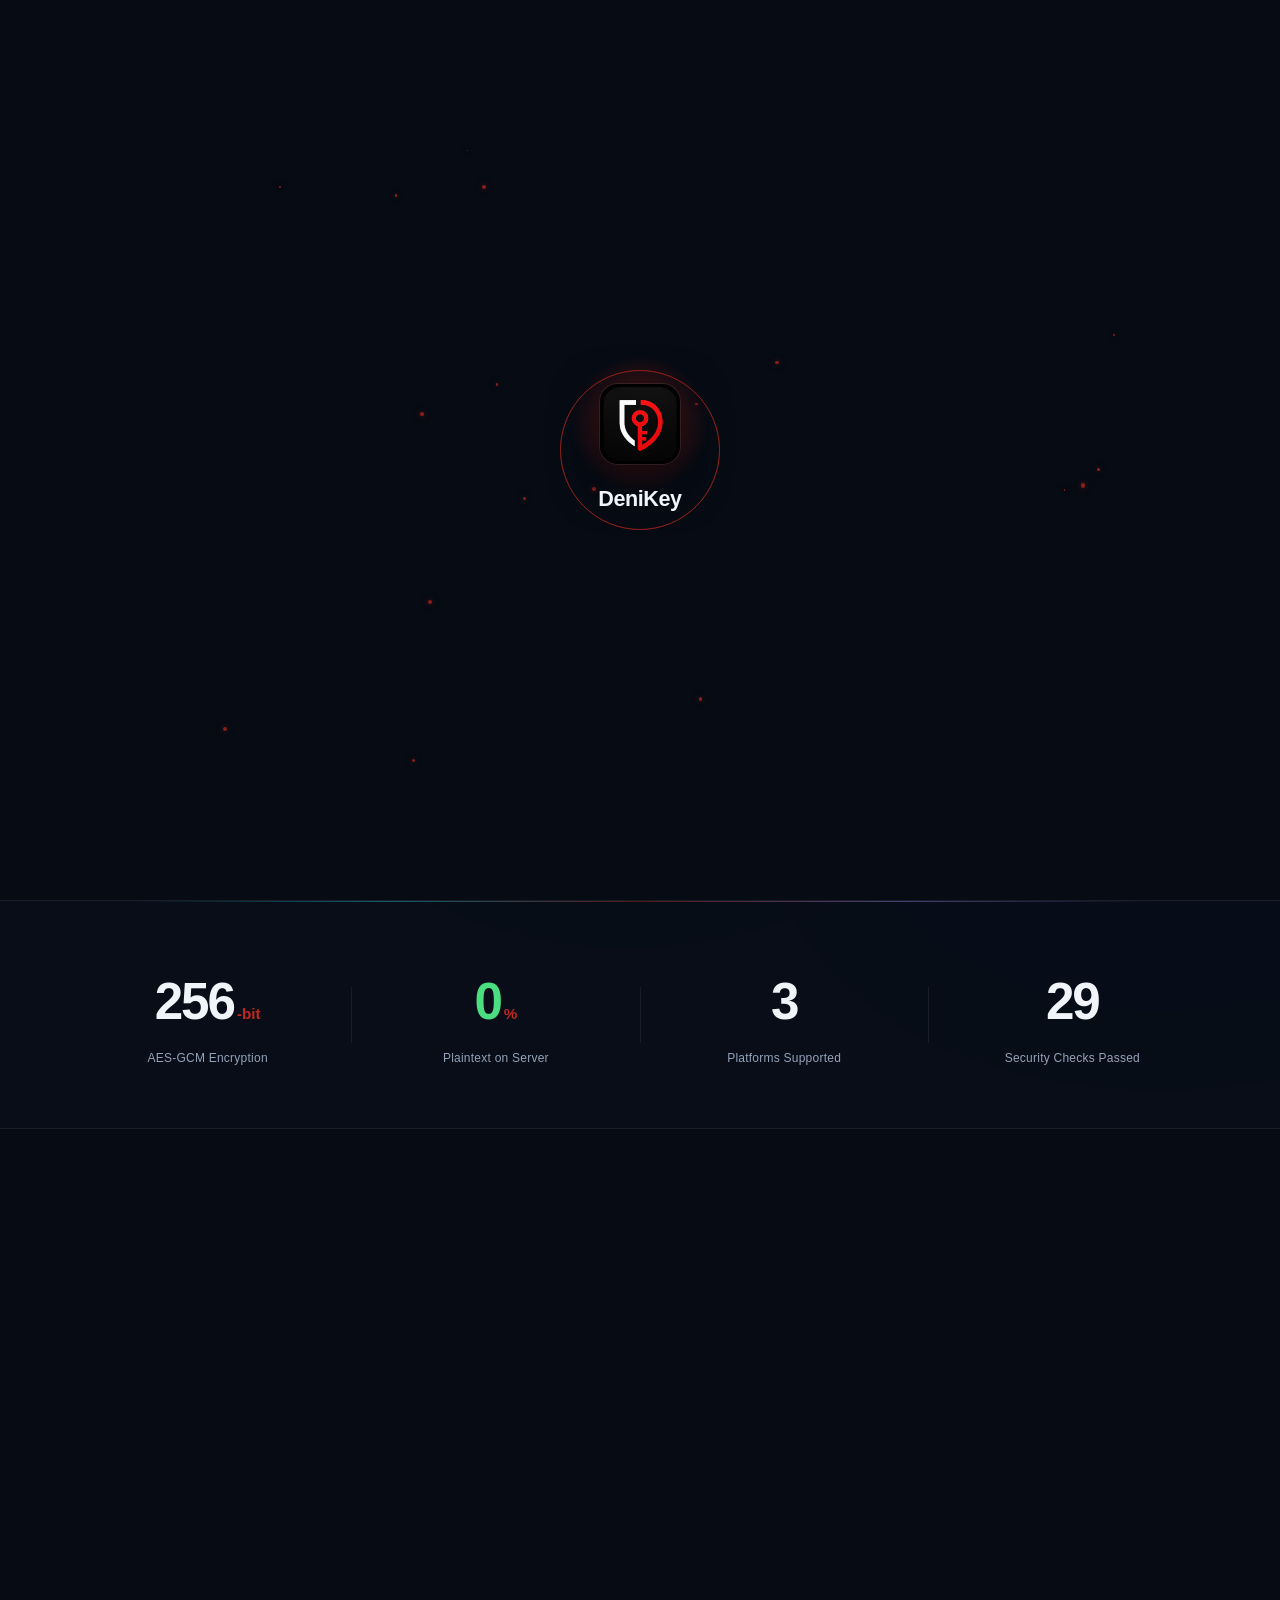
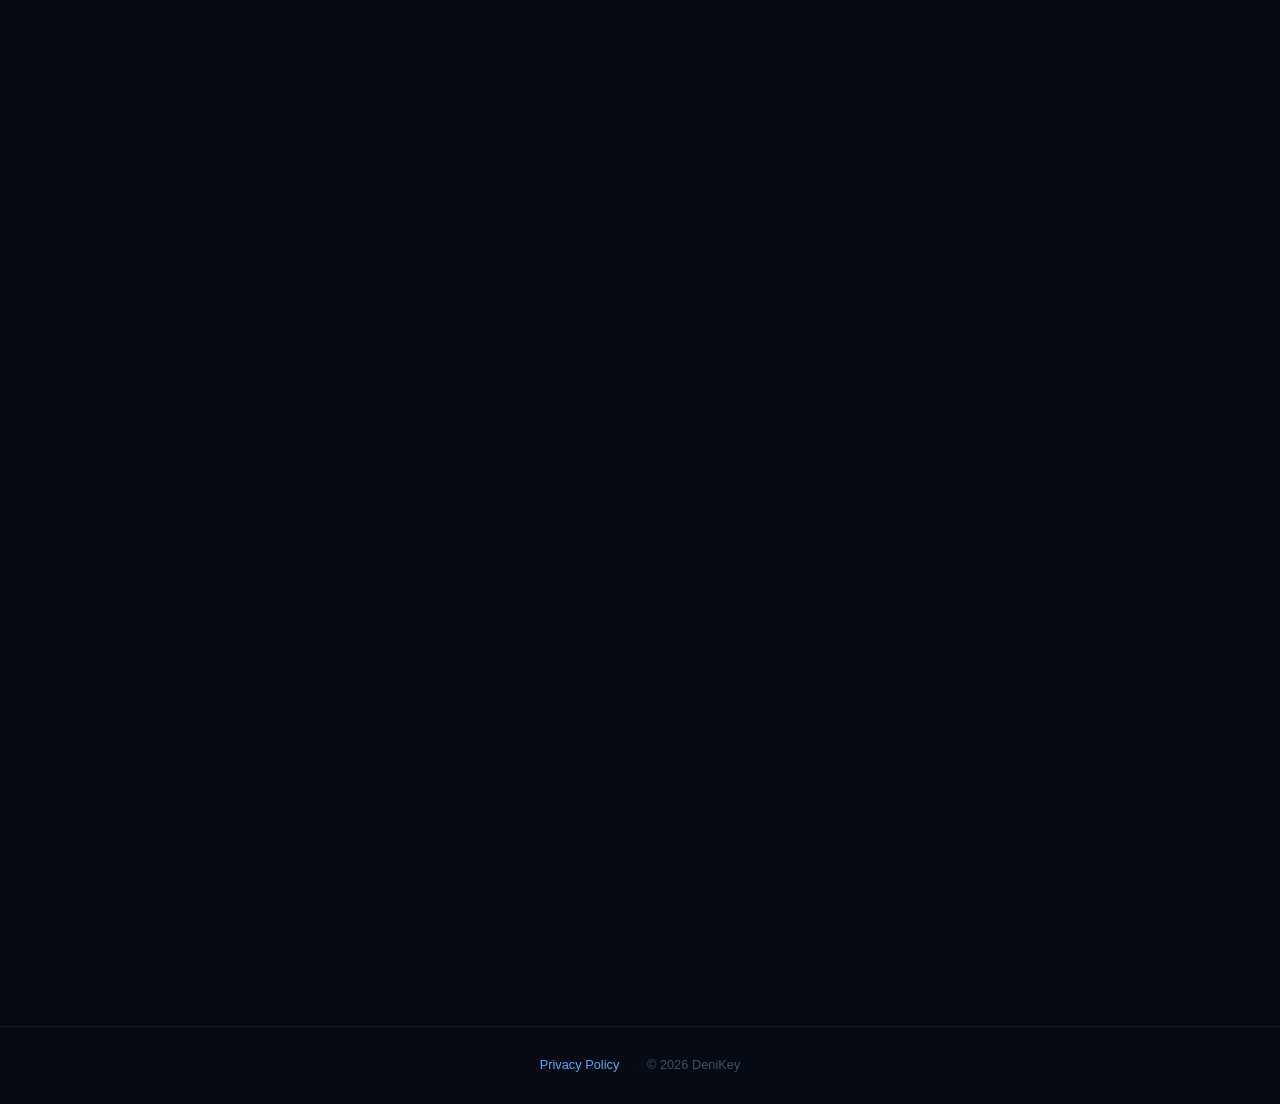
==== commit e2b81a7c: "fix: CSP inline handler sorunu - event listener app.js'e taşındı" ====
--- a/index.html
+++ b/index.html
@@ -336,10 +336,10 @@
         </div>
         <div class="contact-card">
           <div class="contact-tabs">
-            <button class="contact-tab active" onclick="switchTab('general',this)" data-i18n="contact.tab.general">General</button>
-            <button class="contact-tab" onclick="switchTab('business',this)" data-i18n="contact.tab.business">Business</button>
-          </div>
-          <form id="contact-form" onsubmit="submitContact(event)">
+            <button class="contact-tab active" data-type="general" data-i18n="contact.tab.general">General</button>
+            <button class="contact-tab" data-type="business" data-i18n="contact.tab.business">Business</button>
+          </div>
+          <form id="contact-form">
             <input type="hidden" id="contact-type" value="general">
             <div class="contact-field">
               <label data-i18n="contact.name">Name</label>
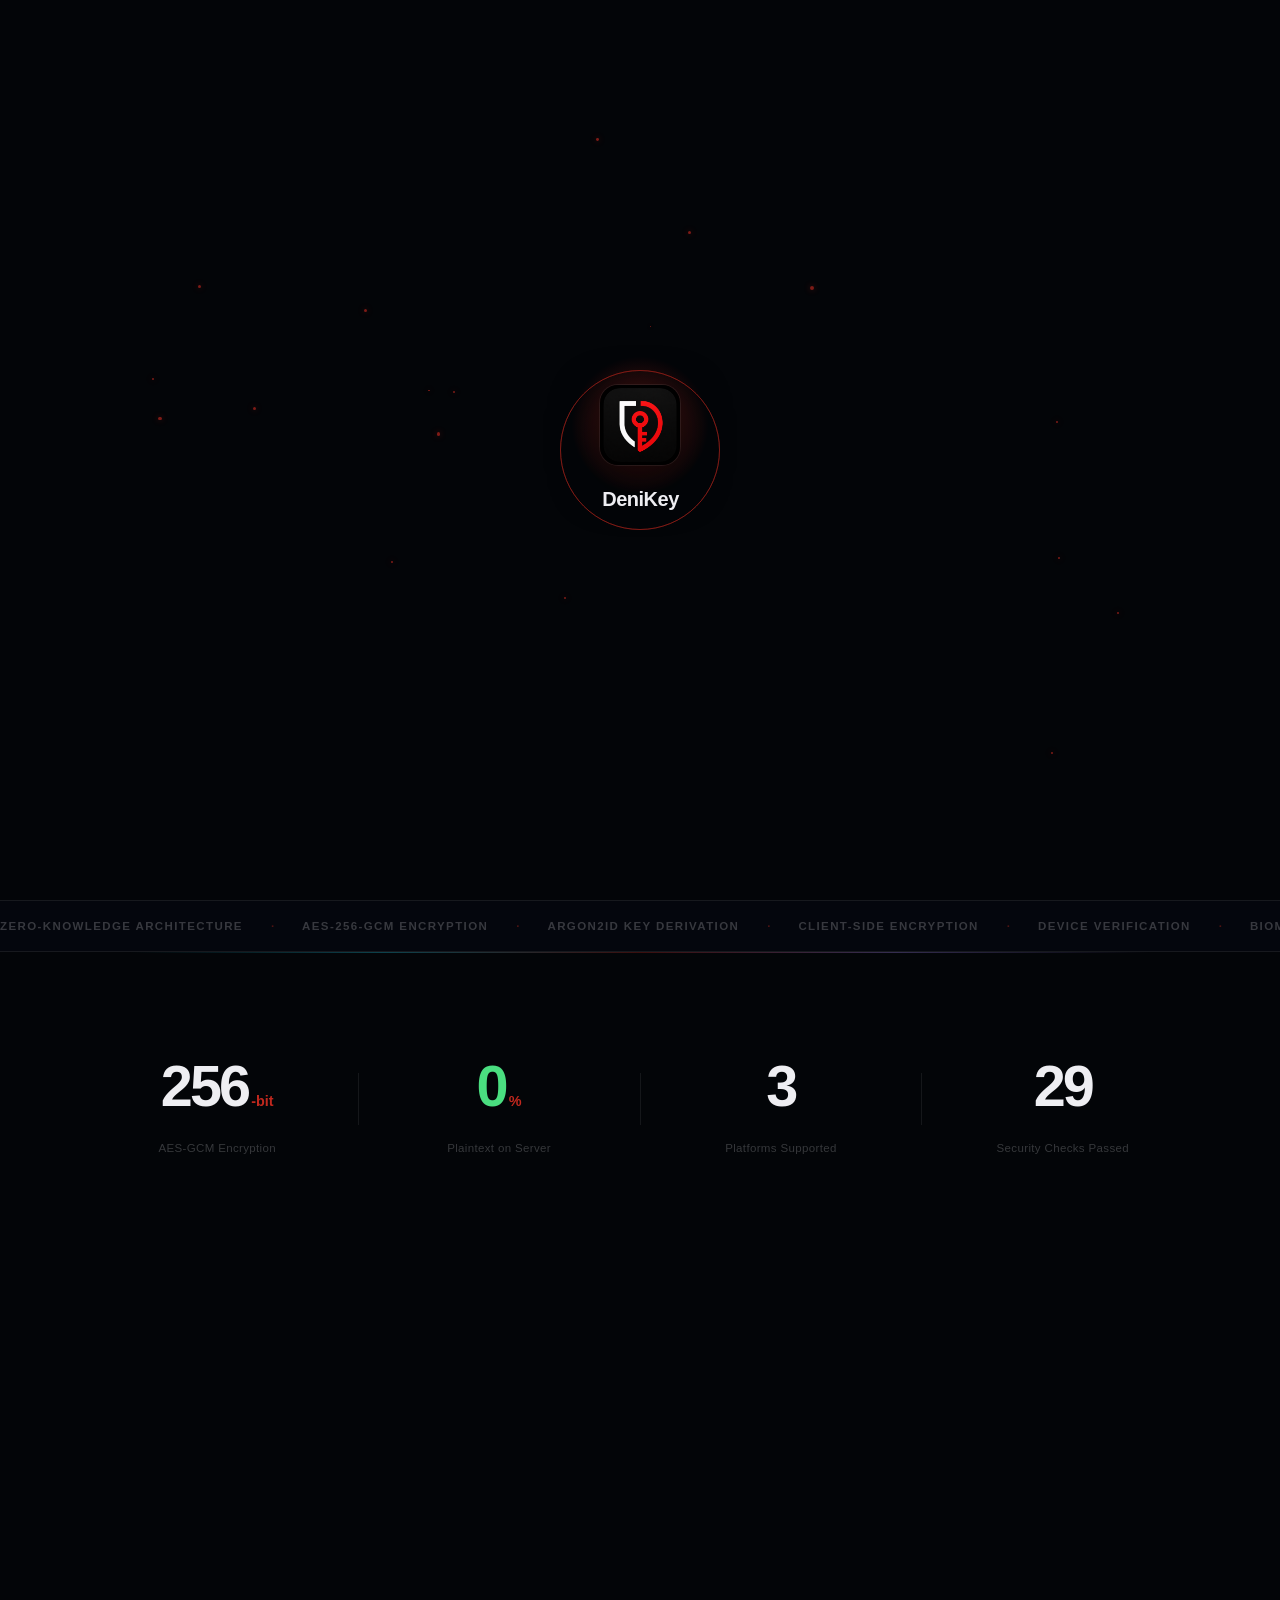
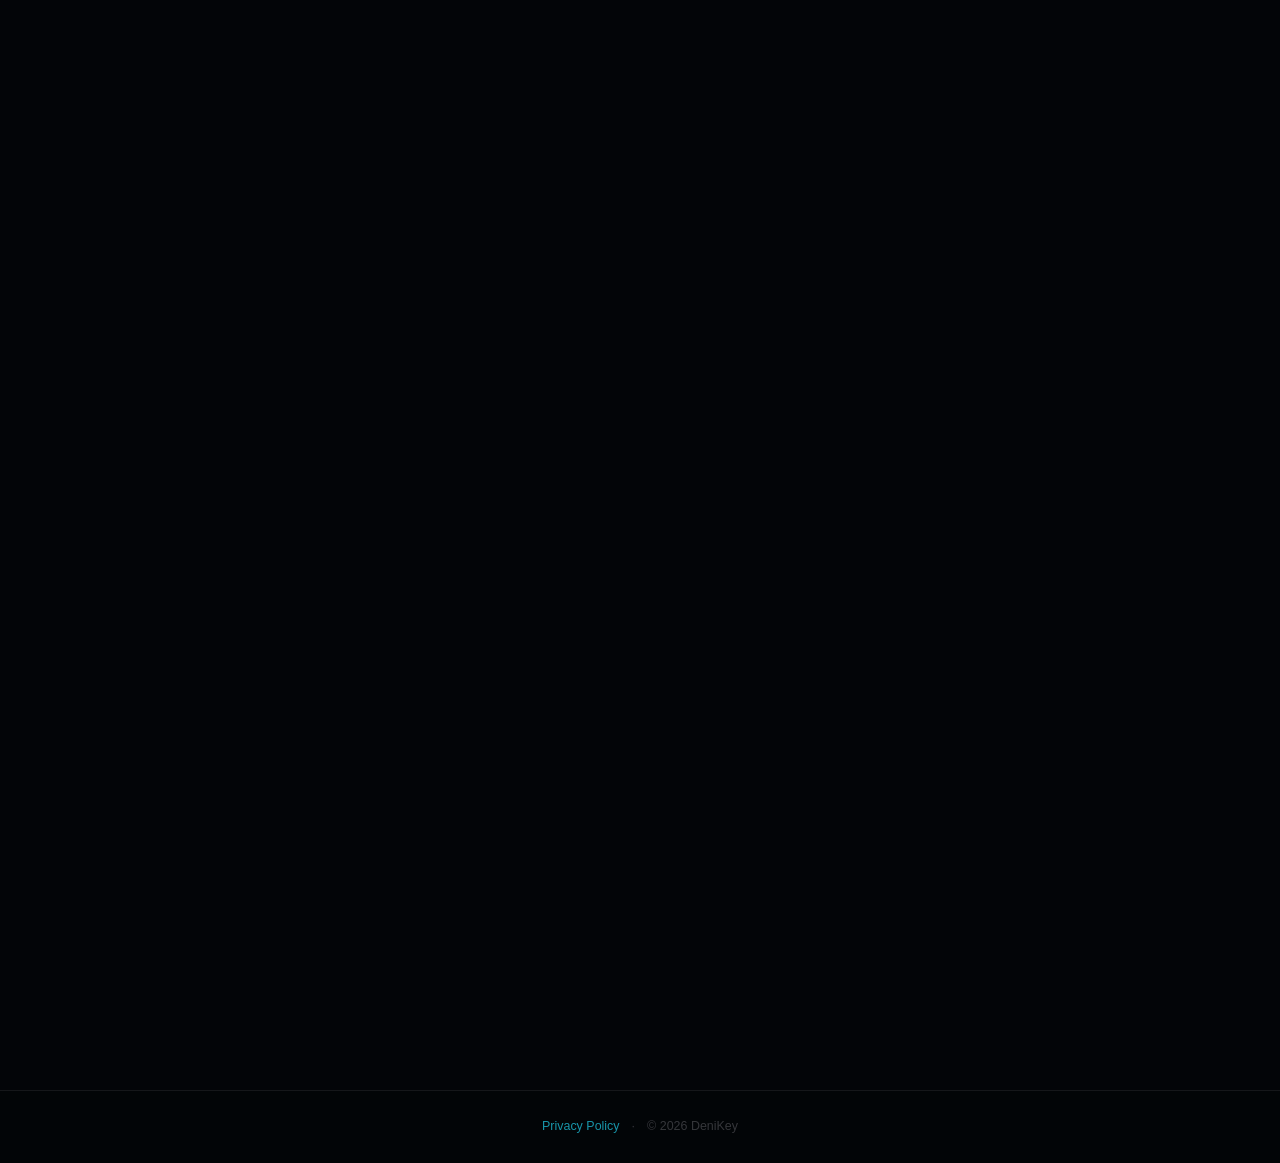
==== commit 9b595a7b: "style: UI/UX değişiklikleri" ====
--- a/index.html
+++ b/index.html
@@ -8,7 +8,7 @@
     http-equiv="Content-Security-Policy"
     content="default-src 'self'; img-src 'self' data:; style-src 'self'; script-src 'self'; connect-src 'self'; font-src 'self' data:; object-src 'none'; base-uri 'self'; form-action 'self'; frame-ancestors 'none'; upgrade-insecure-requests"
   >
-  <title>DeniKey | Your Passwords Are Safe</title>
+  <title>DeniKey | Zero-Knowledge Password Security</title>
   <meta name="description" content="DeniKey is a modern password manager built to help you manage your passwords more securely and simply.">
   <script type="application/ld+json">
   {
@@ -26,7 +26,11 @@
   <link rel="stylesheet" href="app.css">
 </head>
 <body>
+
+  <div class="c-cursor" id="cCursor" aria-hidden="true"></div>
+
   <div class="page-shell">
+    <canvas id="bg-canvas" aria-hidden="true"></canvas>
     <div class="noise"></div>
     <div class="orb orb-one"></div>
     <div class="orb orb-two"></div>
@@ -56,57 +60,115 @@
 
     <main>
 
-      <!-- HERO -->
+      <!-- ── HERO ──────────────────────────────────────── -->
       <section class="hero reveal" id="hero">
         <div class="hero-copy">
           <p class="eyebrow" data-i18n="hero.eyebrow">DeniKey</p>
           <h1 class="gradient-heading" data-i18n="hero.h1">Your passwords are safe.</h1>
           <p class="hero-text" data-i18n="hero.text">
-            DeniKey was built to help you manage your passwords more securely and organized, all in one place. It combines powerful protection with a clean, focused experience.
+            AES-256-GCM encryption. Argon2id key derivation. Your master password never reaches our servers — not in plaintext, not in hash form. Zero-knowledge by design.
           </p>
           <div class="hero-actions">
-            <a class="primary-button download-btn" href="https://github.com/Denisergocmen924/denikey-releases/releases/latest/download/DeniKey-Setup.exe" id="downloadWindows" target="_blank" rel="noopener noreferrer">
-              <svg width="16" height="16" viewBox="0 0 24 24" fill="currentColor" aria-hidden="true"><path d="M0 3.449L9.75 2.1v9.451H0m10.949-9.602L24 0v11.4H10.949M0 12.6h9.75v9.451L0 20.699M10.949 12.6H24V24l-13.051-1.8"/></svg>
-              Windows
-            </a>
-            <a class="primary-button download-btn download-ubuntu" href="https://github.com/Denisergocmen924/denikey-releases/releases/latest/download/DeniKey-Linux.zip" id="downloadUbuntu" target="_blank" rel="noopener noreferrer">
-              <svg width="16" height="16" viewBox="0 0 24 24" fill="currentColor" aria-hidden="true"><path d="M12.504 0c-.155 0-.315.008-.48.021C7.309.156 3.274 2.765 1.603 6.682c-1.66 3.929-.988 8.388 1.82 11.652 1.491 1.739 3.427 2.974 5.516 3.628.05.015.1.022.149.022.285 0 .527-.196.598-.479.025-.1.021-.205-.012-.301l-.726-2.187c1.122.357 2.31.552 3.553.552 2.187 0 4.23-.666 5.952-1.849l-.731 2.181c-.044.133-.04.276.012.406.074.186.246.302.436.302.05 0 .1-.008.15-.023 2.088-.654 4.023-1.889 5.514-3.629 2.807-3.263 3.479-7.722 1.82-11.651C20.729 2.764 16.695.156 12.527.021 12.52.008 12.512 0 12.504 0zm.109 2.025c3.858.098 7.332 2.337 8.728 5.739.013.03.018.062.018.094 0 .09-.043.174-.119.226l-.393.262a9.3 9.3 0 0 0-.587-1.27c-1.101-1.937-2.892-3.328-5.021-3.906.198-.371.358-.74.466-1.096.079-.266.017-.551-.169-.73a.62.62 0 0 0-.923.681zM8.5 9.5a1.5 1.5 0 1 1 0 3 1.5 1.5 0 0 1 0-3zm7 0a1.5 1.5 0 1 1 0 3 1.5 1.5 0 0 1 0-3z"/></svg>
-              Ubuntu
-            </a>
-            <a class="primary-button download-btn download-android" href="https://github.com/Denisergocmen924/denikey-releases/releases/latest/download/DeniKey-Android.apk" id="downloadAndroid" target="_blank" rel="noopener noreferrer">
-              <svg width="16" height="16" viewBox="0 0 24 24" fill="currentColor" aria-hidden="true"><path d="M17.523 15.341a.75.75 0 1 0 0-1.5.75.75 0 0 0 0 1.5zm-11.046 0a.75.75 0 1 0 0-1.5.75.75 0 0 0 0 1.5zM.435 7.91l2.05 3.55A2.5 2.5 0 0 0 4.5 12.75h15a2.5 2.5 0 0 0 2.015-1.29l2.05-3.55A1 1 0 0 0 22.69 6.5H1.31a1 1 0 0 0-.875 1.41zM15.4 1.1l1.5 2.6H7.1l1.5-2.6a.5.5 0 0 1 .866 0L10.5 2.75h3l1.034-1.65a.5.5 0 0 1 .866 0zM4.5 14.25v5a1.5 1.5 0 0 0 1.5 1.5h12a1.5 1.5 0 0 0 1.5-1.5v-5H4.5z"/></svg>
-              Android
-            </a>
-            <a class="secondary-button" href="#demo" data-i18n="btn.demo">See how it works</a>
+            <a class="btn-dl" href="https://github.com/Denisergocmen924/denikey-releases/releases/latest/download/DeniKey-Setup.exe" id="downloadWindows" target="_blank" rel="noopener noreferrer">
+              <svg width="15" height="15" viewBox="0 0 24 24" fill="currentColor" aria-hidden="true"><path d="M0 3.449L9.75 2.1v9.451H0m10.949-9.602L24 0v11.4H10.949M0 12.6h9.75v9.451L0 20.699M10.949 12.6H24V24l-13.051-1.8"/></svg>
+              <span>Windows</span>
+            </a>
+            <a class="btn-dl" href="https://github.com/Denisergocmen924/denikey-releases/releases/latest/download/DeniKey-Linux.zip" id="downloadUbuntu" target="_blank" rel="noopener noreferrer">
+              <svg width="15" height="15" viewBox="0 0 24 24" fill="currentColor" aria-hidden="true"><path d="M12 2.04c-5.51 0-9.96 4.45-9.96 9.96 0 5.51 4.45 9.96 9.96 9.96 5.51 0 9.96-4.45 9.96-9.96 0-5.51-4.45-9.96-9.96-9.96zm0 1.68c1.42 0 2.74.36 3.9.99l-1.11 1.92A6.14 6.14 0 0 0 12 6.12a6.14 6.14 0 0 0-6.14 6.14 6.14 6.14 0 0 0 6.14 6.14 6.14 6.14 0 0 0 2.79-.67l1.11 1.92A7.83 7.83 0 0 1 12 20.28a8.28 8.28 0 0 1-8.28-8.28c0-4.57 3.71-8.28 8.28-8.28zm4.95 1.09a1.68 1.68 0 0 1 1.68 1.68 1.68 1.68 0 0 1-1.68 1.68A1.68 1.68 0 0 1 15.27 6.5a1.68 1.68 0 0 1 1.68-1.69zm-9.9 3.72A1.68 1.68 0 0 1 8.73 10.2 1.68 1.68 0 0 1 7.05 11.88 1.68 1.68 0 0 1 5.37 10.2a1.68 1.68 0 0 1 1.68-1.68zm9.9 3.72a1.68 1.68 0 0 1 1.68 1.68 1.68 1.68 0 0 1-1.68 1.68 1.68 1.68 0 0 1-1.68-1.68 1.68 1.68 0 0 1 1.68-1.68z"/></svg>
+              <span>Ubuntu</span>
+            </a>
+            <a class="btn-dl" href="https://github.com/Denisergocmen924/denikey-releases/releases/latest/download/DeniKey-Android.apk" id="downloadAndroid" target="_blank" rel="noopener noreferrer">
+              <svg width="15" height="15" viewBox="0 0 24 24" fill="currentColor" aria-hidden="true"><path d="M17.523 15.341a.75.75 0 1 0 0-1.5.75.75 0 0 0 0 1.5zm-11.046 0a.75.75 0 1 0 0-1.5.75.75 0 0 0 0 1.5zM.435 7.91l2.05 3.55A2.5 2.5 0 0 0 4.5 12.75h15a2.5 2.5 0 0 0 2.015-1.29l2.05-3.55A1 1 0 0 0 22.69 6.5H1.31a1 1 0 0 0-.875 1.41zM15.4 1.1l1.5 2.6H7.1l1.5-2.6a.5.5 0 0 1 .866 0L10.5 2.75h3l1.034-1.65a.5.5 0 0 1 .866 0zM4.5 14.25v5a1.5 1.5 0 0 0 1.5 1.5h12a1.5 1.5 0 0 0 1.5-1.5v-5H4.5z"/></svg>
+              <span>Android</span>
+            </a>
+            <a class="btn-ghost-arrow" href="#demo" data-i18n="btn.demo">
+              See how it works
+              <svg width="14" height="14" viewBox="0 0 24 24" fill="none" stroke="currentColor" stroke-width="2" stroke-linecap="round" stroke-linejoin="round" aria-hidden="true"><line x1="5" y1="12" x2="19" y2="12"/><polyline points="12 5 19 12 12 19"/></svg>
+            </a>
           </div>
         </div>
 
         <div class="hero-visual" aria-hidden="true">
-          <div class="visual-card main-card">
-            <div class="card-topline"></div>
-            <div class="mini-label" data-i18n="hero.card.label">Protection Active</div>
-            <div class="visual-title" data-i18n="hero.card.title">DeniKey trust layer</div>
-            <div class="visual-lines">
-              <span></span>
-              <span></span>
-              <span></span>
-            </div>
-            <div class="signal-cluster">
-              <span></span>
-              <span></span>
-              <span></span>
-            </div>
-          </div>
-          <div class="visual-card side-card side-card-top">
-            <span data-i18n="hero.card.local">Local encryption</span>
-          </div>
-          <div class="visual-card side-card side-card-bottom">
-            <span data-i18n="hero.card.device">Device verification</span>
-          </div>
-        </div>
-      </section>
-
-      <!-- STATS STRIP -->
+          <div class="vault-ui">
+            <div class="vui-titlebar">
+              <div class="vui-traffic">
+                <span class="vui-td"></span><span class="vui-td"></span><span class="vui-td vui-td--g"></span>
+              </div>
+              <span class="vui-appname">DeniKey</span>
+              <div class="vui-enc-badge">
+                <svg width="9" height="9" viewBox="0 0 24 24" fill="none" stroke="currentColor" stroke-width="2.5" stroke-linecap="round" stroke-linejoin="round"><rect x="3" y="11" width="18" height="11" rx="2"/><path d="M7 11V7a5 5 0 0 1 10 0v4"/></svg>
+                Encrypted
+              </div>
+            </div>
+            <div class="vui-search">
+              <svg width="11" height="11" viewBox="0 0 24 24" fill="none" stroke="currentColor" stroke-width="2" stroke-linecap="round" stroke-linejoin="round"><circle cx="11" cy="11" r="8"/><line x1="21" y1="21" x2="16.65" y2="16.65"/></svg>
+              <span>Search vault…</span>
+            </div>
+            <div class="vui-section-label">LOGINS — 4 items</div>
+            <div class="vui-list" id="vuiList">
+              <div class="vui-item">
+                <div class="vui-icon" style="--ic:#1a73e8">G</div>
+                <div class="vui-meta"><div class="vui-name">Google</div><div class="vui-sub">denis@gmail.com</div></div>
+                <div class="vui-pw">••••••••</div>
+              </div>
+              <div class="vui-item vui-item--hi">
+                <div class="vui-icon vui-icon--gh">
+                  <svg width="10" height="10" viewBox="0 0 24 24" fill="currentColor"><path d="M12 0C5.37 0 0 5.37 0 12c0 5.31 3.435 9.795 8.205 11.385.6.105.825-.255.825-.57 0-.285-.015-1.23-.015-2.235-3.015.555-3.795-.735-4.035-1.41-.135-.345-.72-1.41-1.23-1.695-.42-.225-1.02-.78-.015-.795.945-.015 1.62.87 1.845 1.23 1.08 1.815 2.805 1.305 3.495.99.105-.78.42-1.305.765-1.605-2.67-.3-5.46-1.335-5.46-5.925 0-1.305.465-2.385 1.23-3.225-.12-.3-.54-1.53.12-3.18 0 0 1.005-.315 3.3 1.23.96-.27 1.98-.405 3-.405s2.04.135 3 .405c2.295-1.56 3.3-1.23 3.3-1.23.66 1.65.24 2.88.12 3.18.765.84 1.23 1.905 1.23 3.225 0 4.605-2.805 5.625-5.475 5.925.435.375.81 1.095.81 2.22 0 1.605-.015 2.895-.015 3.3 0 .315.225.69.825.57A12.02 12.02 0 0 0 24 12c0-6.63-5.37-12-12-12z"/></svg>
+                </div>
+                <div class="vui-meta"><div class="vui-name">GitHub</div><div class="vui-sub">@denisergocmen924</div></div>
+                <div class="vui-pw vui-pw--vis" id="vaultPwReveal">Kx7$mP9!qR</div>
+              </div>
+              <div class="vui-item">
+                <div class="vui-icon" style="--ic:#ff9900">A</div>
+                <div class="vui-meta"><div class="vui-name">AWS Console</div><div class="vui-sub">root account</div></div>
+                <div class="vui-pw">•••••••••••</div>
+              </div>
+              <div class="vui-item">
+                <div class="vui-icon" style="--ic:#5865f2">D</div>
+                <div class="vui-meta"><div class="vui-name">Discord</div><div class="vui-sub">ergocmen#0001</div></div>
+                <div class="vui-pw">••••••</div>
+              </div>
+            </div>
+            <div class="vui-footer">
+              <span class="vui-tag">AES-256-GCM</span>
+              <span class="vui-tag vui-tag--c">Argon2id</span>
+              <span class="vui-sync"><span class="vui-sync-dot"></span>Synced</span>
+            </div>
+          </div>
+          <div class="vui-float vui-float--tl">
+            <svg width="9" height="9" viewBox="0 0 24 24" fill="none" stroke="currentColor" stroke-width="2.5" stroke-linecap="round" stroke-linejoin="round"><path d="M12 22s8-4 8-10V5l-8-3-8 3v7c0 6 8 10 8 10z"/></svg>
+            Zero-Knowledge
+          </div>
+          <div class="vui-float vui-float--br">
+            <svg width="9" height="9" viewBox="0 0 24 24" fill="none" stroke="currentColor" stroke-width="2.5" stroke-linecap="round" stroke-linejoin="round"><rect x="5" y="2" width="14" height="20" rx="2"/><line x1="12" y1="18" x2="12.01" y2="18"/></svg>
+            Biometric Lock
+          </div>
+        </div>
+      </section>
+
+      <!-- ── MARQUEE ────────────────────────────────────── -->
+      <div class="marquee-wrap" aria-hidden="true">
+        <div class="marquee-inner">
+          <span>Zero-Knowledge Architecture</span><span class="msep">·</span>
+          <span>AES-256-GCM Encryption</span><span class="msep">·</span>
+          <span>Argon2id Key Derivation</span><span class="msep">·</span>
+          <span>Client-Side Encryption</span><span class="msep">·</span>
+          <span>Device Verification</span><span class="msep">·</span>
+          <span>Biometric Lock</span><span class="msep">·</span>
+          <span>Audit Logging</span><span class="msep">·</span>
+          <span>Cross-Platform</span><span class="msep">·</span>
+          <span>Zero-Knowledge Architecture</span><span class="msep">·</span>
+          <span>AES-256-GCM Encryption</span><span class="msep">·</span>
+          <span>Argon2id Key Derivation</span><span class="msep">·</span>
+          <span>Client-Side Encryption</span><span class="msep">·</span>
+          <span>Device Verification</span><span class="msep">·</span>
+          <span>Biometric Lock</span><span class="msep">·</span>
+          <span>Audit Logging</span><span class="msep">·</span>
+          <span>Cross-Platform</span><span class="msep">·</span>
+        </div>
+      </div>
+
+      <!-- ── STATS ─────────────────────────────────────── -->
       <section class="stats-strip">
         <div class="stat-item">
           <div class="stat-value">
@@ -137,7 +199,7 @@
         </div>
       </section>
 
-      <!-- ABOUT -->
+      <!-- ── ABOUT ─────────────────────────────────────── -->
       <section class="about reveal" id="about">
         <div class="section-heading">
           <p class="eyebrow" data-i18n="about.eyebrow">What is it?</p>
@@ -148,15 +210,14 @@
         </p>
       </section>
 
-      <!-- ENCRYPTION DEMO -->
+      <!-- ── ENCRYPTION DEMO ───────────────────────────── -->
       <section class="crypto-demo reveal" id="demo">
         <div class="section-heading">
-          <p class="eyebrow" data-i18n="demo.eyebrow">See It In Action</p>
-          <h2 data-i18n="demo.h2">Your password never leaves your device unencrypted.</h2>
+          <p class="eyebrow" data-i18n="demo.eyebrow">Live Encryption</p>
+          <h2 data-i18n="demo.h2">End-to-end protection. Watch it happen.</h2>
         </div>
 
         <div class="demo-arena">
-
           <div class="demo-panel">
             <div class="demo-panel-header">
               <div class="demo-dot demo-dot--green"></div>
@@ -181,8 +242,34 @@
           </div>
 
           <div class="demo-center-col">
-            <div class="demo-lock" id="demoLock" aria-hidden="true">
-              <svg width="26" height="26" viewBox="0 0 24 24" fill="none" stroke="currentColor" stroke-width="1.8" stroke-linecap="round" stroke-linejoin="round"><rect x="3" y="11" width="18" height="11" rx="2" ry="2"/><path d="M7 11V7a5 5 0 0 1 10 0v4"/></svg>
+            <div class="demo-lock" id="demoLock" aria-hidden="true"></div>
+            <div class="demo-pipe" id="demoPipe">
+              <div class="demo-pipe-stage" id="dPipeA">
+                <div class="demo-pipe-hd">
+                  <span class="demo-pipe-lbl demo-pipe-lbl--r">Argon2id</span>
+                  <span class="demo-pipe-ver">v19</span>
+                </div>
+                <div class="demo-pipe-params">
+                  <span>m=65536</span><span>t=3</span><span>p=2</span>
+                </div>
+                <div class="demo-pipe-track">
+                  <div class="demo-pipe-fill" id="dPipeFillA"></div>
+                </div>
+              </div>
+              <div class="demo-pipe-arrow" aria-hidden="true">
+                <svg width="10" height="10" viewBox="0 0 24 24" fill="none" stroke="currentColor" stroke-width="2.5" stroke-linecap="round" stroke-linejoin="round"><line x1="12" y1="5" x2="12" y2="19"/><polyline points="19 12 12 19 5 12"/></svg>
+              </div>
+              <div class="demo-pipe-stage" id="dPipeB">
+                <div class="demo-pipe-hd">
+                  <span class="demo-pipe-lbl demo-pipe-lbl--c">AES-256-GCM</span>
+                </div>
+                <div class="demo-pipe-params">
+                  <span>96-bit nonce</span><span>128-bit tag</span>
+                </div>
+                <div class="demo-pipe-track">
+                  <div class="demo-pipe-fill demo-pipe-fill--c" id="dPipeFillB"></div>
+                </div>
+              </div>
             </div>
           </div>
 
@@ -197,7 +284,6 @@
             </div>
             <p class="demo-sublabel" data-i18n="demo.right.sub">Encrypted — unreadable without your key</p>
           </div>
-
         </div>
 
         <div class="demo-wire-section">
@@ -221,7 +307,7 @@
         </div>
       </section>
 
-      <!-- FEATURES -->
+      <!-- ── FEATURES ──────────────────────────────────── -->
       <section class="features reveal" id="features">
         <div class="section-heading">
           <p class="eyebrow" data-i18n="features.eyebrow">Highlights</p>
@@ -230,28 +316,36 @@
         <div class="feature-grid">
           <article class="feature-card">
             <div class="card-index">01</div>
-            <h3 data-i18n="feat1.h3">Encryption first</h3>
-            <p data-i18n="feat1.p">DeniKey puts data protection at its core. Your passwords are handled securely within the application's foundational structure.</p>
+            <div class="feature-card-body">
+              <h3 data-i18n="feat1.h3">Encryption first</h3>
+              <p data-i18n="feat1.p">DeniKey puts data protection at its core. Your passwords are handled securely within the application's foundational structure.</p>
+            </div>
           </article>
           <article class="feature-card">
             <div class="card-index">02</div>
-            <h3 data-i18n="feat2.h3">Better organization</h3>
-            <p data-i18n="feat2.p">Login credentials, cards, notes and similar data are gathered in one place. Finding what you need becomes effortless.</p>
+            <div class="feature-card-body">
+              <h3 data-i18n="feat2.h3">Better organization</h3>
+              <p data-i18n="feat2.p">Login credentials, cards, notes and similar data are gathered in one place. Finding what you need becomes effortless.</p>
+            </div>
           </article>
           <article class="feature-card">
             <div class="card-index">03</div>
-            <h3 data-i18n="feat3.h3">Device-centered trust</h3>
-            <p data-i18n="feat3.p">New logins and device usage are tracked more carefully. This builds an extra layer of confidence over your account.</p>
+            <div class="feature-card-body">
+              <h3 data-i18n="feat3.h3">Device-centered trust</h3>
+              <p data-i18n="feat3.p">New logins and device usage are tracked more carefully. This builds an extra layer of confidence over your account.</p>
+            </div>
           </article>
           <article class="feature-card">
             <div class="card-index">04</div>
-            <h3 data-i18n="feat4.h3">Simple user experience</h3>
-            <p data-i18n="feat4.p">Security can be strong without being complex. DeniKey aims to make protection feel as straightforward as possible.</p>
-          </article>
-        </div>
-      </section>
-
-      <!-- ARCHITECTURE -->
+            <div class="feature-card-body">
+              <h3 data-i18n="feat4.h3">Simple user experience</h3>
+              <p data-i18n="feat4.p">Security can be strong without being complex. DeniKey aims to make protection feel as straightforward as possible.</p>
+            </div>
+          </article>
+        </div>
+      </section>
+
+      <!-- ── ARCHITECTURE ──────────────────────────────── -->
       <section class="architecture reveal" id="architecture">
         <div class="section-heading">
           <p class="eyebrow" data-i18n="arch.eyebrow">Security Architecture</p>
@@ -281,7 +375,7 @@
         </div>
       </section>
 
-      <!-- STACK -->
+      <!-- ── STACK ─────────────────────────────────────── -->
       <section class="stack reveal" id="stack">
         <div class="section-heading">
           <p class="eyebrow" data-i18n="stack.eyebrow">Technical Stack</p>
@@ -289,6 +383,7 @@
         </div>
         <div class="stack-shell">
           <article class="stack-panel">
+            <div class="stack-panel-num" aria-hidden="true">01</div>
             <h3 data-i18n="stack.app.h3">Application layer</h3>
             <ul class="stack-list">
               <li data-i18n="stack.app.li1">Flutter desktop client</li>
@@ -298,6 +393,7 @@
             </ul>
           </article>
           <article class="stack-panel">
+            <div class="stack-panel-num" aria-hidden="true">02</div>
             <h3 data-i18n="stack.svc.h3">Service layer</h3>
             <ul class="stack-list">
               <li data-i18n="stack.svc.li1">FastAPI-based backend architecture</li>
@@ -307,6 +403,7 @@
             </ul>
           </article>
           <article class="stack-panel">
+            <div class="stack-panel-num" aria-hidden="true">03</div>
             <h3 data-i18n="stack.data.h3">Data layer</h3>
             <ul class="stack-list">
               <li data-i18n="stack.data.li1">SQLAlchemy async data access</li>
@@ -318,7 +415,7 @@
         </div>
       </section>
 
-      <!-- ASSURANCE -->
+      <!-- ── ASSURANCE ─────────────────────────────────── -->
       <section class="assurance reveal" id="assurance">
         <div class="assurance-card">
           <p class="eyebrow" data-i18n="assurance.eyebrow">Why Trust It?</p>
@@ -326,9 +423,20 @@
           <p data-i18n="assurance.p">
             Trust in DeniKey is established through client-side encryption, device-based verification, a modern authentication flow, transaction logs, biometric lock, and controlled data access. The goal isn't just to store passwords — it's to do so on a technically consistent, well-structured architecture.
           </p>
-        </div>
-      </section>
-
+          <div class="assurance-dl-row">
+            <a class="btn-dl btn-dl--accent" href="https://github.com/Denisergocmen924/denikey-releases/releases/latest/download/DeniKey-Linux.zip" id="downloadAssurance" target="_blank" rel="noopener noreferrer">
+              <svg width="14" height="14" viewBox="0 0 24 24" fill="none" stroke="currentColor" stroke-width="2" stroke-linecap="round" stroke-linejoin="round" aria-hidden="true"><path d="M21 15v4a2 2 0 0 1-2 2H5a2 2 0 0 1-2-2v-4"/><polyline points="7 10 12 15 17 10"/><line x1="12" y1="15" x2="12" y2="3"/></svg>
+              Download for Linux
+            </a>
+            <a class="btn-dl" href="https://github.com/Denisergocmen924/denikey-releases/releases/latest/download/DeniKey-Android.apk" target="_blank" rel="noopener noreferrer">
+              <svg width="14" height="14" viewBox="0 0 24 24" fill="currentColor" aria-hidden="true"><path d="M17.523 15.341a.75.75 0 1 0 0-1.5.75.75 0 0 0 0 1.5zm-11.046 0a.75.75 0 1 0 0-1.5.75.75 0 0 0 0 1.5zM.435 7.91l2.05 3.55A2.5 2.5 0 0 0 4.5 12.75h15a2.5 2.5 0 0 0 2.015-1.29l2.05-3.55A1 1 0 0 0 22.69 6.5H1.31a1 1 0 0 0-.875 1.41zM15.4 1.1l1.5 2.6H7.1l1.5-2.6a.5.5 0 0 1 .866 0L10.5 2.75h3l1.034-1.65a.5.5 0 0 1 .866 0zM4.5 14.25v5a1.5 1.5 0 0 0 1.5 1.5h12a1.5 1.5 0 0 0 1.5-1.5v-5H4.5z"/></svg>
+              Android APK
+            </a>
+          </div>
+        </div>
+      </section>
+
+      <!-- ── CONTACT ────────────────────────────────────── -->
       <section class="contact-section reveal" id="contact">
         <div class="section-heading">
           <p class="eyebrow" data-i18n="contact.eyebrow">Contact</p>
@@ -341,13 +449,15 @@
           </div>
           <form id="contact-form">
             <input type="hidden" id="contact-type" value="general">
-            <div class="contact-field">
-              <label data-i18n="contact.name">Name</label>
-              <input type="text" id="cf-name" maxlength="150" required data-i18n-placeholder="contact.name.placeholder">
-            </div>
-            <div class="contact-field">
-              <label data-i18n="contact.email">Email</label>
-              <input type="email" id="cf-email" required data-i18n-placeholder="contact.email.placeholder">
+            <div class="contact-row">
+              <div class="contact-field">
+                <label data-i18n="contact.name">Name</label>
+                <input type="text" id="cf-name" maxlength="150" required data-i18n-placeholder="contact.name.placeholder">
+              </div>
+              <div class="contact-field">
+                <label data-i18n="contact.email">Email</label>
+                <input type="email" id="cf-email" required data-i18n-placeholder="contact.email.placeholder">
+              </div>
             </div>
             <div class="contact-field">
               <label data-i18n="contact.subject">Subject</label>
@@ -376,7 +486,11 @@
     <span>© 2026 DeniKey</span>
   </footer>
 
+  <script src="three.min.js"></script>
+  <script src="gsap.min.js"></script>
+  <script src="ScrollTrigger.min.js"></script>
   <script src="translations.js"></script>
   <script src="app.js"></script>
+  <script src="visual.js"></script>
 </body>
 </html>
--- a/app.css
+++ b/app.css
@@ -1,27 +1,32 @@
-*, *::before, *::after { box-sizing: border-box; margin: 0; padding: 0; }
-
+/* ── Reset ───────────────────────────────────────────── */
+*, *::before, *::after { box-sizing: border-box; margin: 0; padding: 0; cursor: none; }
+@media (hover: none) { *, *::before, *::after { cursor: auto; } }
+
+/* ── Design tokens ───────────────────────────────────── */
 :root {
-  --bg:        #060b14;
-  --surface:   #0c1220;
-  --surface-2: #111827;
-  --border:    rgba(255,255,255,0.07);
-  --accent:    #c0281e;
-  --accent-bright: #e63329;
-  --accent-glow:   rgba(192,40,30,0.4);
-  --cyan:      #22d3ee;
-  --cyan-glow: rgba(34,211,238,0.3);
-  --purple:    #a78bfa;
-  --purple-glow: rgba(167,139,250,0.3);
-  --amber:     #fbbf24;
-  --amber-glow: rgba(251,191,36,0.3);
-  --green:     #4ade80;
-  --green-glow: rgba(74,222,128,0.3);
-  --text-1:    #f1f5f9;
-  --text-2:    #94a3b8;
-  --text-3:    #3f4f63;
-  --radius:    14px;
-  --radius-sm: 8px;
-  --radius-xs: 5px;
+  --bg:          #030508;
+  --bg-2:        #070b12;
+  --surface:     rgba(255,255,255,0.038);
+  --surface-2:   rgba(255,255,255,0.07);
+  --border:      rgba(255,255,255,0.075);
+  --border-hi:   rgba(255,255,255,0.14);
+  --accent:      #c0281e;
+  --accent-2:    #e63329;
+  --accent-glow: rgba(192,40,30,0.38);
+  --accent-dim:  rgba(192,40,30,0.12);
+  --cyan:        #22d3ee;
+  --cyan-glow:   rgba(34,211,238,0.3);
+  --purple:      #a78bfa;
+  --amber:       #fbbf24;
+  --green:       #4ade80;
+  --green-glow:  rgba(74,222,128,0.28);
+  --text-1:      #eeeef2;
+  --text-2:      rgba(238,238,242,0.5);
+  --text-3:      rgba(238,238,242,0.22);
+  --radius:      12px;
+  --radius-sm:   8px;
+  --pad-x:       clamp(24px, 6vw, 100px);
+  --pad-y:       clamp(80px, 11vw, 148px);
 }
 
 html { scroll-behavior: smooth; }
@@ -34,7 +39,31 @@
   line-height: 1.6;
   min-height: 100vh;
   overflow-x: hidden;
-}
+  cursor: none;
+}
+
+@media (hover: none) { body { cursor: auto; } }
+
+/* ── Custom cursor ───────────────────────────────────── */
+.c-cursor {
+  position: fixed;
+  top: 0; left: 0;
+  width: 11px; height: 11px;
+  border-radius: 50%;
+  background: #fff;
+  pointer-events: none;
+  z-index: 10000;
+  mix-blend-mode: difference;
+  will-change: transform;
+  transition: width 0.28s cubic-bezier(0.34,1.56,0.64,1),
+              height 0.28s cubic-bezier(0.34,1.56,0.64,1),
+              opacity 0.2s;
+}
+.c-cursor--hover {
+  width: 40px; height: 40px;
+}
+.c-cursor--hidden { opacity: 0; }
+@media (hover: none) { .c-cursor { display: none; } }
 
 /* ── Background ─────────────────────────────────────── */
 .page-shell { position: relative; min-height: 100vh; }
@@ -42,61 +71,74 @@
 .noise {
   pointer-events: none;
   position: fixed; inset: 0; z-index: 0;
-  background-image: url("data:image/svg+xml,%3Csvg viewBox='0 0 256 256' xmlns='http://www.w3.org/2000/svg'%3E%3Cfilter id='n'%3E%3CfeTurbulence type='fractalNoise' baseFrequency='0.85' numOctaves='4' stitchTiles='stitch'/%3E%3C/filter%3E%3Crect width='100%25' height='100%25' filter='url(%23n)' opacity='0.045'/%3E%3C/svg%3E");
+  background-image: url("data:image/svg+xml,%3Csvg viewBox='0 0 256 256' xmlns='http://www.w3.org/2000/svg'%3E%3Cfilter id='n'%3E%3CfeTurbulence type='fractalNoise' baseFrequency='0.85' numOctaves='4' stitchTiles='stitch'/%3E%3C/filter%3E%3Crect width='100%25' height='100%25' filter='url(%23n)' opacity='0.04'/%3E%3C/svg%3E");
   background-size: 200px 200px;
-  opacity: 0.38;
+  opacity: 0.3;
 }
 
 .orb {
   pointer-events: none;
   position: fixed; z-index: 0;
   border-radius: 50%;
-  filter: blur(140px);
+  filter: blur(160px);
 }
 .orb-one {
-  width: 650px; height: 650px;
-  top: -150px; left: -120px;
-  background: radial-gradient(circle, #7a1515 0%, #3a0808 55%, transparent 100%);
-  opacity: 0.3;
-  animation: orb-drift-one 20s ease-in-out infinite alternate;
+  width: 700px; height: 700px;
+  top: -200px; left: -160px;
+  background: radial-gradient(circle, rgba(120,15,15,0.85) 0%, rgba(50,5,5,0.4) 55%, transparent 100%);
+  opacity: 0.22;
+  animation: orb-drift-one 22s ease-in-out infinite alternate;
 }
 .orb-two {
-  width: 480px; height: 480px;
-  bottom: 0; right: -120px;
-  background: radial-gradient(circle, #0c2d5c 0%, transparent 70%);
-  opacity: 0.22;
-  animation: orb-drift-two 25s ease-in-out infinite alternate;
+  width: 520px; height: 520px;
+  bottom: 0; right: -140px;
+  background: radial-gradient(circle, rgba(8,22,56,0.9) 0%, transparent 70%);
+  opacity: 0.18;
+  animation: orb-drift-two 28s ease-in-out infinite alternate;
 }
 .orb-three {
-  width: 360px; height: 360px;
-  top: 45%; left: 35%;
-  background: radial-gradient(circle, #1a0a40 0%, transparent 70%);
-  opacity: 0.18;
-  animation: orb-drift-three 32s ease-in-out infinite alternate;
-}
-
-@keyframes orb-drift-one   { to { transform: translate(70px, 50px) scale(1.08); } }
-@keyframes orb-drift-two   { to { transform: translate(-60px, -70px) scale(1.12); } }
-@keyframes orb-drift-three { to { transform: translate(-90px, 60px) scale(0.85); } }
+  width: 380px; height: 380px;
+  top: 42%; left: 32%;
+  background: radial-gradient(circle, rgba(18,8,44,0.9) 0%, transparent 70%);
+  opacity: 0.14;
+  animation: orb-drift-three 34s ease-in-out infinite alternate;
+}
+@keyframes orb-drift-one   { to { transform: translate(80px, 60px) scale(1.1); } }
+@keyframes orb-drift-two   { to { transform: translate(-70px, -80px) scale(1.15); } }
+@keyframes orb-drift-three { to { transform: translate(-100px, 70px) scale(0.82); } }
 
 .grid-lines {
   pointer-events: none;
   position: fixed; inset: 0; z-index: 0;
   background-image:
-    linear-gradient(rgba(255,255,255,0.018) 1px, transparent 1px),
-    linear-gradient(90deg, rgba(255,255,255,0.018) 1px, transparent 1px);
-  background-size: 52px 52px;
-}
+    linear-gradient(rgba(255,255,255,0.014) 1px, transparent 1px),
+    linear-gradient(90deg, rgba(255,255,255,0.014) 1px, transparent 1px);
+  background-size: 58px 58px;
+}
+
+/* ── WebGL canvas ────────────────────────────────────── */
+#bg-canvas {
+  position: fixed; inset: 0; z-index: -1;
+  width: 100%; height: 100%;
+  pointer-events: none; display: block;
+  opacity: 0;
+  animation: canvas-fadein 3s ease 0.4s forwards;
+}
+@keyframes canvas-fadein { to { opacity: 1; } }
+
+body.threejs-ready .orb   { opacity: 0; transition: opacity 2s ease; }
+body.threejs-ready .grid-lines { opacity: 0; transition: opacity 2s ease; }
 
 /* ── Topbar ─────────────────────────────────────────── */
 .topbar {
   position: sticky; top: 0; z-index: 100;
   display: flex; align-items: center; justify-content: space-between;
-  padding: 0 clamp(24px, 5vw, 80px);
-  height: 62px;
-  background: rgba(6,11,20,0.82);
-  backdrop-filter: blur(24px);
-  border-bottom: 1px solid var(--border);
+  padding: 0 var(--pad-x);
+  height: 58px;
+  background: rgba(3,5,8,0.78);
+  backdrop-filter: blur(40px) saturate(180%);
+  -webkit-backdrop-filter: blur(40px) saturate(180%);
+  border-bottom: 1px solid rgba(255,255,255,0.05);
 }
 
 .brand {
@@ -104,40 +146,88 @@
   text-decoration: none; color: var(--text-1);
 }
 .brand-mark img {
-  width: 32px; height: 32px;
-  border-radius: 8px;
-  display: block;
-  transition: transform 0.3s cubic-bezier(0.34,1.56,0.64,1);
-}
-.brand:hover .brand-mark img { transform: rotate(-8deg) scale(1.08); }
-.brand-text { font-size: 1rem; font-weight: 700; letter-spacing: -0.02em; }
+  width: 30px; height: 30px;
+  border-radius: 7px; display: block;
+  transition: transform 0.4s cubic-bezier(0.34,1.56,0.64,1);
+}
+.brand:hover .brand-mark img { transform: rotate(-10deg) scale(1.1); }
+.brand-text {
+  font-size: 0.95rem; font-weight: 700;
+  letter-spacing: -0.025em;
+}
 
 /* ── Sections common ────────────────────────────────── */
 main { position: relative; z-index: 1; }
-
-section { padding: clamp(64px,10vw,120px) clamp(24px,5vw,80px); }
-
-.section-heading { max-width: 680px; margin-bottom: clamp(40px,6vw,64px); }
+section { padding: var(--pad-y) var(--pad-x); }
+
+.section-heading {
+  max-width: 760px;
+  margin-bottom: clamp(48px, 7vw, 80px);
+}
 .section-heading h2 {
-  font-size: clamp(1.6rem,3.5vw,2.4rem);
-  font-weight: 700; line-height: 1.2;
-  letter-spacing: -0.03em; margin-top: 10px;
+  font-size: clamp(1.9rem, 4.2vw, 4rem);
+  font-weight: 800;
+  line-height: 1.12;
+  letter-spacing: -0.04em;
+  margin-top: 12px;
 }
 
 .eyebrow {
-  font-size: 0.7rem; font-weight: 700;
-  letter-spacing: 0.15em; text-transform: uppercase;
+  font-size: 0.62rem;
+  font-weight: 700;
+  letter-spacing: 0.18em;
+  text-transform: uppercase;
   color: var(--accent);
-}
-
-/* ── Gradient heading ───────────────────────────────── */
+  display: inline-flex;
+  align-items: center;
+  gap: 10px;
+}
+.eyebrow::before {
+  content: '';
+  width: 20px; height: 1.5px;
+  flex-shrink: 0;
+  background: linear-gradient(90deg, var(--accent), transparent);
+  border-radius: 1px;
+}
+
+/* ── Reveal ─────────────────────────────────────────── */
+.reveal {
+  opacity: 0;
+  transform: translateY(36px);
+  transition: opacity 0.7s cubic-bezier(0.16,1,0.3,1),
+              transform 0.7s cubic-bezier(0.16,1,0.3,1);
+}
+.reveal.in-view { opacity: 1; transform: none; }
+
+/* ── Hero ───────────────────────────────────────────── */
+.hero {
+  min-height: calc(100vh - 58px);
+  display: flex; align-items: center;
+  gap: clamp(40px, 6vw, 80px);
+  padding-top: clamp(60px, 10vh, 120px);
+  padding-bottom: clamp(60px, 10vh, 120px);
+  position: relative;
+  overflow: hidden;
+}
+
+.hero-copy { flex: 1 1 420px; max-width: 640px; }
+.hero-copy .eyebrow { margin-bottom: 20px; }
+
+.hero-copy h1 {
+  font-size: clamp(3rem, 7.5vw, 7.5rem);
+  font-weight: 900;
+  line-height: 1.0;
+  letter-spacing: -0.05em;
+  margin-bottom: 28px;
+}
+
 .gradient-heading {
-  background: linear-gradient(125deg, #ffffff 0%, #e2e8f0 35%, #c0281e 80%, #ff6b5e 100%);
-  background-size: 200% 200%;
+  background: linear-gradient(125deg, #ffffff 0%, #e8ecf4 30%, #d0d8e8 55%, #c0281e 80%, #ff7a6a 100%);
+  background-size: 250% 250%;
   -webkit-background-clip: text;
   -webkit-text-fill-color: transparent;
   background-clip: text;
-  animation: gradient-shift 6s ease infinite;
+  animation: gradient-shift 8s ease infinite;
 }
 @keyframes gradient-shift {
   0%   { background-position: 0% 50%; }
@@ -145,242 +235,180 @@
   100% { background-position: 0% 50%; }
 }
 
-/* ── Hero ───────────────────────────────────────────── */
-.hero {
-  min-height: calc(100vh - 62px);
-  display: flex; align-items: center;
-  gap: clamp(40px,6vw,80px);
-  padding-top: clamp(48px,8vh,100px);
-  padding-bottom: clamp(48px,8vh,100px);
-  position: relative;
-  overflow: hidden;
-}
-
-.hero-copy { flex: 1 1 420px; max-width: 600px; }
-.hero-copy .eyebrow { margin-bottom: 14px; }
-
-.hero-copy h1 {
-  font-size: clamp(2.8rem,7vw,5rem);
-  font-weight: 800; line-height: 1.05;
-  letter-spacing: -0.04em; margin-bottom: 20px;
-}
-
 .hero-text {
-  font-size: clamp(0.9rem,1.4vw,1.05rem);
-  color: var(--text-2); max-width: 480px;
-  margin-bottom: 36px; line-height: 1.75;
-}
-
-.hero-actions { display: flex; gap: 12px; flex-wrap: wrap; }
-
-/* ── Buttons ────────────────────────────────────────── */
-.primary-button, .secondary-button {
-  display: inline-flex; align-items: center;
-  padding: 13px 26px;
-  font-size: 0.9rem; font-weight: 600;
+  font-size: clamp(0.9rem, 1.3vw, 1.05rem);
+  color: var(--text-2);
+  max-width: 500px;
+  margin-bottom: 44px;
+  line-height: 1.8;
+}
+
+.hero-actions {
+  display: flex;
+  gap: 10px;
+  flex-wrap: wrap;
+  align-items: center;
+}
+
+/* ── Download buttons ───────────────────────────────── */
+.btn-dl {
+  display: inline-flex;
+  align-items: center;
+  gap: 8px;
+  padding: 11px 20px;
+  font-size: 0.84rem;
+  font-weight: 600;
   border-radius: var(--radius-sm);
   text-decoration: none;
-  transition: opacity 0.18s, transform 0.18s, box-shadow 0.22s, border-color 0.18s;
-  cursor: pointer; white-space: nowrap;
-}
-.primary-button:active, .secondary-button:active { transform: scale(0.95); }
-
-.primary-button {
-  background: var(--surface-2);
   color: var(--text-1);
-  border: 1px solid rgba(255,255,255,0.1);
-  position: relative; overflow: hidden;
-}
-.primary-button::after {
-  content: '';
-  position: absolute; inset: 0;
-  background: linear-gradient(135deg, rgba(255,255,255,0.05) 0%, transparent 50%);
-  opacity: 0; transition: opacity 0.2s;
-}
-.primary-button:hover::after { opacity: 1; }
-.primary-button:hover {
-  border-color: rgba(255,255,255,0.2);
-  box-shadow: 0 6px 28px rgba(0,0,0,0.5);
-}
-.download-btn { gap: 8px; }
-
-.secondary-button {
-  background: transparent; color: var(--text-2);
-  border: 1px solid var(--border);
-}
-.secondary-button:hover {
-  color: var(--text-1);
-  border-color: rgba(34,211,238,0.4);
-  box-shadow: 0 0 16px rgba(34,211,238,0.08);
-}
-
-/* ── Hero Visual ────────────────────────────────────── */
-.hero-visual {
-  flex: 1 1 340px;
-  position: relative;
-  display: flex; align-items: center; justify-content: center;
-  max-width: 520px; min-height: 380px;
-  transition: transform 0.08s ease-out;
-}
-
-.visual-card {
   background: var(--surface);
   border: 1px solid var(--border);
-  border-radius: var(--radius);
-}
-
-.main-card {
-  width: 100%; max-width: 380px;
-  min-height: 300px; padding: 0 0 24px;
-  position: relative; overflow: hidden;
-  box-shadow: 0 32px 80px rgba(0,0,0,0.6), 0 0 0 1px rgba(255,255,255,0.04);
-}
-
-.card-topline {
-  width: 100%; height: 90px;
-  background: linear-gradient(135deg, #7a1313 0%, #2d0a0a 50%, #0c1220 100%);
-  border-radius: var(--radius) var(--radius) 0 0;
-  margin-bottom: 20px;
-  position: relative; overflow: hidden;
-}
-.card-topline::before {
-  content: '';
-  position: absolute; inset: 0;
-  background: repeating-linear-gradient(
-    90deg,
-    transparent 0px,
-    transparent 40px,
-    rgba(255,255,255,0.03) 40px,
-    rgba(255,255,255,0.03) 41px
-  );
-}
-.card-topline::after {
-  content: '';
-  position: absolute; inset: 0;
-  background: linear-gradient(90deg, transparent 0%, rgba(192,40,30,0.2) 50%, transparent 100%);
-  animation: shimmer 2.5s ease-in-out infinite;
-}
-@keyframes shimmer { 0% { transform: translateX(-100%); } 100% { transform: translateX(100%); } }
-
-.mini-label {
-  display: inline-flex; align-items: center;
-  font-size: 0.72rem; font-weight: 600;
-  padding: 4px 10px; border-radius: 999px;
-  background: rgba(255,255,255,0.05);
-  color: var(--text-2); margin: 0 20px 12px;
-  border: 1px solid var(--border);
-}
-.mini-label::before {
-  content: '';
-  width: 6px; height: 6px; border-radius: 50%;
-  background: var(--green);
-  box-shadow: 0 0 10px var(--green-glow);
-  margin-right: 6px;
-  animation: pulse-dot 2s ease-in-out infinite;
-}
-@keyframes pulse-dot { 0%,100%{opacity:1;} 50%{opacity:0.3;} }
-
-.visual-title {
-  font-size: 1.35rem; font-weight: 700;
-  letter-spacing: -0.02em; padding: 0 20px;
-  margin-bottom: 20px; line-height: 1.3;
-}
-
-.visual-lines { display: flex; flex-direction: column; gap: 8px; padding: 0 20px; }
-.visual-lines span {
-  height: 6px; border-radius: 4px;
-  animation: line-pulse 3s ease-in-out infinite;
-}
-.visual-lines span:nth-child(1) { width: 80%; background: linear-gradient(90deg, #c0281e 0%, #2d0a0a 100%); animation-delay: 0s; }
-.visual-lines span:nth-child(2) { width: 55%; background: linear-gradient(90deg, #22d3ee 0%, #0a2a3a 100%); animation-delay: 0.6s; }
-.visual-lines span:nth-child(3) { width: 68%; background: linear-gradient(90deg, #a78bfa 0%, #1a0a3a 100%); animation-delay: 1.2s; }
-@keyframes line-pulse { 0%,100%{opacity:0.5;} 50%{opacity:1;} }
-
-.signal-cluster {
-  position: absolute; bottom: 20px; right: 20px;
-  display: flex; gap: 5px; align-items: flex-end;
-}
-.signal-cluster span { width: 4px; background: var(--accent); border-radius: 2px; }
-.signal-cluster span:nth-child(1) { height: 8px; opacity: 0.35; }
-.signal-cluster span:nth-child(2) { height: 14px; opacity: 0.65; }
-.signal-cluster span:nth-child(3) { height: 20px; opacity: 1; box-shadow: 0 0 10px var(--accent-glow); }
-
-.side-card {
-  position: absolute;
-  padding: 10px 16px; font-size: 0.75rem; font-weight: 600;
-  color: var(--text-2); border-radius: var(--radius-sm);
-  background: rgba(8,13,24,0.9); border: 1px solid var(--border);
-  white-space: nowrap; backdrop-filter: blur(16px);
-  box-shadow: 0 8px 32px rgba(0,0,0,0.5);
-}
-.side-card-top    { top: 10px;   right: -10px; border-color: rgba(34,211,238,0.2); }
-.side-card-bottom { bottom: 30px; right: -20px; border-color: rgba(167,139,250,0.2); }
-
-/* ── Stats Strip ────────────────────────────────────── */
+  backdrop-filter: blur(12px);
+  -webkit-backdrop-filter: blur(12px);
+  transition: background 0.22s, border-color 0.22s, box-shadow 0.22s, transform 0.18s;
+  white-space: nowrap;
+  cursor: none;
+}
+.btn-dl:hover {
+  background: var(--surface-2);
+  border-color: var(--border-hi);
+  box-shadow: 0 8px 32px rgba(0,0,0,0.45);
+  transform: translateY(-2px);
+}
+.btn-dl:active { transform: translateY(0) scale(0.97); }
+
+.btn-dl--accent {
+  background: var(--accent-dim);
+  border-color: rgba(192,40,30,0.3);
+  color: var(--text-1);
+}
+.btn-dl--accent:hover {
+  background: rgba(192,40,30,0.2);
+  border-color: rgba(192,40,30,0.5);
+  box-shadow: 0 8px 32px rgba(192,40,30,0.15), 0 0 0 1px rgba(192,40,30,0.1);
+}
+
+.btn-ghost-arrow {
+  display: inline-flex;
+  align-items: center;
+  gap: 8px;
+  padding: 11px 16px;
+  font-size: 0.84rem;
+  font-weight: 600;
+  color: var(--text-2);
+  text-decoration: none;
+  border-radius: var(--radius-sm);
+  border: 1px solid transparent;
+  transition: color 0.2s, border-color 0.2s, gap 0.2s;
+  cursor: none;
+}
+.btn-ghost-arrow:hover {
+  color: var(--text-1);
+  border-color: var(--border);
+  gap: 12px;
+}
+.btn-ghost-arrow svg { flex-shrink: 0; transition: transform 0.2s; }
+.btn-ghost-arrow:hover svg { transform: translateX(3px); }
+
+@keyframes pulse-dot { 0%,100%{opacity:1;} 50%{opacity:0.25;} }
+
+/* ── Marquee ─────────────────────────────────────────── */
+.marquee-wrap {
+  overflow: hidden;
+  border-top: 1px solid var(--border);
+  border-bottom: 1px solid var(--border);
+  padding: 16px 0;
+  background: rgba(6,9,18,0.5);
+  position: relative; z-index: 1;
+}
+.marquee-inner {
+  display: flex;
+  align-items: center;
+  gap: 28px;
+  white-space: nowrap;
+  width: max-content;
+  animation: marquee-scroll 42s linear infinite;
+}
+.marquee-inner span {
+  font-size: 0.72rem;
+  font-weight: 600;
+  letter-spacing: 0.12em;
+  text-transform: uppercase;
+  color: var(--text-3);
+}
+.marquee-inner .msep {
+  color: rgba(192,40,30,0.4);
+  letter-spacing: 0;
+}
+@keyframes marquee-scroll {
+  from { transform: translateX(0); }
+  to   { transform: translateX(-50%); }
+}
+
+/* ── Stats strip ────────────────────────────────────── */
 .stats-strip {
   display: flex; align-items: center; justify-content: center;
   flex-wrap: wrap;
-  padding: 44px clamp(24px,5vw,80px);
-  border-top: 1px solid var(--border);
-  border-bottom: 1px solid var(--border);
-  background: rgba(11,16,28,0.5);
-  position: relative; z-index: 1; gap: 0;
+  padding: clamp(44px,6vw,72px) var(--pad-x);
+  position: relative; z-index: 1;
+  gap: 0;
 }
 .stats-strip::before {
   content: '';
   position: absolute; top: 0; left: 10%; right: 10%; height: 1px;
   background: linear-gradient(90deg, transparent, var(--cyan), var(--accent), var(--purple), transparent);
-  opacity: 0.4;
+  opacity: 0.3;
 }
 
 .stat-item {
   text-align: center;
-  padding: 16px clamp(20px,4vw,52px);
-  flex: 1 1 140px;
-}
-
+  padding: 16px clamp(24px, 4.5vw, 60px);
+  flex: 1 1 130px;
+}
 .stat-value {
   display: flex; align-items: baseline;
   justify-content: center; gap: 3px; margin-bottom: 6px;
 }
-
 .stat-num {
-  font-size: clamp(2rem,4vw,3.2rem);
-  font-weight: 800; letter-spacing: -0.04em;
+  font-size: clamp(2.2rem, 4.5vw, 3.8rem);
+  font-weight: 900; letter-spacing: -0.05em;
   color: var(--text-1); font-variant-numeric: tabular-nums;
 }
 .stat-zero { color: var(--green); }
-
-.stat-unit { font-size: 0.95rem; font-weight: 700; color: var(--accent); }
-.stat-label { font-size: 0.75rem; color: var(--text-2); letter-spacing: 0.02em; }
-
-.stat-divider { width: 1px; height: 56px; background: var(--border); flex-shrink: 0; }
+.stat-unit { font-size: 0.9rem; font-weight: 700; color: var(--accent); }
+.stat-label { font-size: 0.72rem; color: var(--text-3); letter-spacing: 0.03em; }
+.stat-divider { width: 1px; height: 52px; background: var(--border); flex-shrink: 0; }
 
 /* ── About ──────────────────────────────────────────── */
 .about { border-top: 1px solid var(--border); }
 .about-text {
-  max-width: 640px; color: var(--text-2);
-  font-size: clamp(0.9rem,1.3vw,1.05rem); line-height: 1.8;
-}
-
-/* ── Encryption Demo ────────────────────────────────── */
+  max-width: 680px;
+  color: var(--text-2);
+  font-size: clamp(1rem, 1.7vw, 1.3rem);
+  line-height: 1.82;
+  font-weight: 400;
+}
+
+/* ── Crypto demo ────────────────────────────────────── */
 .crypto-demo { border-top: 1px solid var(--border); }
 
 .demo-arena {
   display: grid;
-  grid-template-columns: 1fr 64px 1fr;
+  grid-template-columns: 1fr 152px 1fr;
   gap: 16px; align-items: stretch;
   margin-bottom: 40px;
 }
 
 .demo-panel {
-  background: var(--surface);
+  background: rgba(6,10,20,0.82);
   border: 1px solid var(--border);
   border-radius: var(--radius);
   padding: 24px;
   display: flex; flex-direction: column; gap: 14px;
   transition: border-color 0.3s, box-shadow 0.3s;
   position: relative; overflow: hidden;
+  backdrop-filter: blur(16px);
+  -webkit-backdrop-filter: blur(16px);
 }
 .demo-panel::before {
   content: '';
@@ -389,15 +417,13 @@
   opacity: 0; transition: opacity 0.3s;
 }
 .demo-panel:focus-within::before,
-.demo-panel:focus-within { border-color: rgba(34,211,238,0.35); }
+.demo-panel:focus-within { border-color: rgba(34,211,238,0.32); }
 .demo-panel:focus-within::before { opacity: 1; }
 
-.demo-panel--right {
-  border-color: rgba(74,222,128,0.12);
-}
+.demo-panel--right { border-color: rgba(74,222,128,0.1); }
 .demo-panel--right.active {
-  border-color: rgba(74,222,128,0.4);
-  box-shadow: 0 0 40px rgba(74,222,128,0.06), inset 0 0 40px rgba(74,222,128,0.02);
+  border-color: rgba(74,222,128,0.38);
+  box-shadow: 0 0 40px rgba(74,222,128,0.05);
 }
 .demo-panel--right::before {
   background: linear-gradient(90deg, transparent, rgba(74,222,128,0.4), transparent);
@@ -405,119 +431,163 @@
 .demo-panel--right.active::before { opacity: 1; }
 
 .demo-panel-header { display: flex; align-items: center; gap: 8px; }
-
-.demo-dot { width: 8px; height: 8px; border-radius: 50%; flex-shrink: 0; }
+.demo-dot { width: 7px; height: 7px; border-radius: 50%; flex-shrink: 0; }
 .demo-dot--green { background: var(--green); box-shadow: 0 0 8px var(--green-glow); }
 .demo-dot--red   { background: var(--accent); box-shadow: 0 0 8px var(--accent-glow); }
-
 .demo-panel-title {
-  font-size: 0.68rem; font-weight: 700;
+  font-size: 0.66rem; font-weight: 700;
   letter-spacing: 0.14em; text-transform: uppercase; color: var(--text-3);
 }
 
 .demo-input {
-  background: rgba(5,10,20,0.8);
+  background: rgba(3,6,14,0.85);
   border: 1px solid var(--border);
   border-radius: var(--radius-sm);
-  padding: 13px 15px; font-size: 1rem;
+  padding: 12px 14px; font-size: 1rem;
   color: var(--text-1); font-family: inherit;
   outline: none; width: 100%;
   transition: border-color 0.25s, box-shadow 0.25s;
   caret-color: var(--cyan);
 }
 .demo-input:focus {
-  border-color: rgba(34,211,238,0.4);
-  box-shadow: 0 0 0 3px rgba(34,211,238,0.07);
+  border-color: rgba(34,211,238,0.38);
+  box-shadow: 0 0 0 3px rgba(34,211,238,0.06);
 }
 .demo-input::placeholder { color: var(--text-3); }
 
 .demo-badges { display: flex; align-items: center; gap: 8px; flex-wrap: wrap; }
 .demo-badges svg { color: var(--text-3); }
-
 .demo-badge {
-  font-size: 0.67rem; font-weight: 700; letter-spacing: 0.04em;
+  font-size: 0.65rem; font-weight: 700; letter-spacing: 0.05em;
   padding: 3px 8px;
-  background: rgba(192,40,30,0.1);
-  border: 1px solid rgba(192,40,30,0.25);
-  border-radius: var(--radius-xs); color: #f87171;
-}
-
-.demo-sublabel { font-size: 0.74rem; color: var(--text-3); margin-top: auto; }
+  background: rgba(192,40,30,0.09);
+  border: 1px solid rgba(192,40,30,0.22);
+  border-radius: 5px; color: #f87171;
+}
+.demo-sublabel { font-size: 0.72rem; color: var(--text-3); margin-top: auto; }
 
 .demo-center-col {
+  display: flex; flex-direction: column;
+  align-items: stretch; justify-content: center;
+  position: relative;
+}
+.demo-lock {
+  position: absolute; opacity: 0; pointer-events: none; width: 0; height: 0;
+}
+
+/* ── Demo pipeline ────────────────────────────────────── */
+.demo-pipe {
+  display: flex; flex-direction: column; gap: 6px;
+  height: 100%;
+}
+.demo-pipe-stage {
+  flex: 1;
+  background: rgba(6,10,20,0.82);
+  border: 1px solid var(--border);
+  border-radius: var(--radius-sm);
+  padding: 12px 14px;
+  display: flex; flex-direction: column; gap: 7px;
+  transition: border-color 0.4s, box-shadow 0.4s;
+  overflow: hidden;
+  position: relative;
+}
+.demo-pipe-stage--active-r {
+  border-color: rgba(192,40,30,0.48);
+  box-shadow: 0 0 24px rgba(192,40,30,0.06);
+}
+.demo-pipe-stage--active-c {
+  border-color: rgba(34,211,238,0.48);
+  box-shadow: 0 0 24px rgba(34,211,238,0.06);
+}
+.demo-pipe-hd {
+  display: flex; align-items: center; justify-content: space-between; gap: 6px;
+}
+.demo-pipe-lbl {
+  font-size: 0.6rem; font-weight: 800;
+  letter-spacing: 0.08em; text-transform: uppercase;
+}
+.demo-pipe-lbl--r { color: #f87171; }
+.demo-pipe-lbl--c { color: var(--cyan); }
+.demo-pipe-ver {
+  font-size: 0.55rem; color: var(--text-3);
+  background: rgba(255,255,255,0.04);
+  border: 1px solid var(--border);
+  border-radius: 4px; padding: 1px 5px;
+  letter-spacing: 0.06em;
+}
+.demo-pipe-params {
+  display: flex; flex-wrap: wrap; gap: 4px;
+}
+.demo-pipe-params span {
+  font-size: 0.55rem; font-family: 'Courier New', monospace;
+  color: var(--text-3); background: rgba(255,255,255,0.03);
+  border: 1px solid rgba(255,255,255,0.05);
+  border-radius: 3px; padding: 1px 5px;
+}
+.demo-pipe-track {
+  height: 3px; background: rgba(255,255,255,0.06);
+  border-radius: 2px; overflow: hidden; margin-top: auto;
+}
+.demo-pipe-fill {
+  height: 100%; width: 0%;
+  background: linear-gradient(90deg, rgba(192,40,30,0.9), rgba(230,51,41,0.7));
+  border-radius: 2px;
+  transition: width 0.05s linear;
+  box-shadow: 0 0 8px rgba(192,40,30,0.6);
+}
+.demo-pipe-fill--c {
+  background: linear-gradient(90deg, rgba(34,211,238,0.9), rgba(34,211,238,0.5));
+  box-shadow: 0 0 8px rgba(34,211,238,0.5);
+}
+.demo-pipe-arrow {
   display: flex; align-items: center; justify-content: center;
-}
-
-.demo-lock {
-  width: 52px; height: 52px;
-  display: flex; align-items: center; justify-content: center;
-  background: var(--surface); border: 1px solid var(--border);
-  border-radius: 50%; color: var(--text-3);
-  transition: color 0.35s, border-color 0.35s, box-shadow 0.35s, transform 0.35s;
-  flex-shrink: 0;
-}
-.demo-lock.active {
-  border-color: var(--cyan);
-  color: var(--cyan);
-  box-shadow: 0 0 0 4px rgba(34,211,238,0.1), 0 0 28px rgba(34,211,238,0.25);
-  transform: scale(1.08);
-  animation: lock-spin 8s linear infinite;
-}
-@keyframes lock-spin {
-  0%   { box-shadow: 0 0 0 4px rgba(34,211,238,0.1), 0 0 28px rgba(34,211,238,0.3); }
-  50%  { box-shadow: 0 0 0 8px rgba(34,211,238,0.05), 0 0 48px rgba(34,211,238,0.5); }
-  100% { box-shadow: 0 0 0 4px rgba(34,211,238,0.1), 0 0 28px rgba(34,211,238,0.3); }
-}
-
-/* Demo output box – terminal style */
+  color: var(--text-3); flex-shrink: 0;
+}
+
 .demo-output {
-  flex: 1;
-  background: #030a06;
-  border: 1px solid rgba(74,222,128,0.12);
+  flex: 1; background: #02060a;
+  border: 1px solid rgba(74,222,128,0.1);
   border-radius: var(--radius-sm);
-  padding: 14px 15px;
-  min-height: 130px;
+  padding: 13px 14px; min-height: 130px;
   position: relative; overflow: hidden;
   transition: border-color 0.3s;
 }
-.demo-output.scrambling { border-color: rgba(74,222,128,0.35); }
+.demo-output.scrambling { border-color: rgba(74,222,128,0.32); }
 .demo-output.scrambling::after {
   content: '';
   position: absolute; left: 0; right: 0; height: 2px;
-  background: linear-gradient(90deg, transparent, rgba(74,222,128,0.6), transparent);
+  background: linear-gradient(90deg, transparent, rgba(74,222,128,0.55), transparent);
   animation: scan-line 1.8s linear infinite;
   pointer-events: none;
 }
 @keyframes scan-line { 0%{top:0;} 100%{top:100%;} }
 
 .demo-output-hint {
-  font-size: 0.8rem; color: var(--text-3);
+  font-size: 0.78rem; color: var(--text-3);
   font-style: italic; display: block; line-height: 1.6;
 }
 .demo-output-text {
   display: none;
   font-family: 'Courier New', Courier, monospace;
-  font-size: 0.72rem; color: var(--green);
+  font-size: 0.7rem; color: var(--green);
   line-height: 1.65; word-break: break-all;
   white-space: pre-wrap;
-  text-shadow: 0 0 10px rgba(74,222,128,0.5);
+  text-shadow: 0 0 10px rgba(74,222,128,0.48);
 }
 .demo-output.scrambling .demo-output-hint { display: none; }
 .demo-output.scrambling .demo-output-text { display: block; }
 
-/* ── Demo Wire ──────────────────────────────────────── */
+/* Demo wire */
 .demo-wire-section {
   display: flex; align-items: center;
   padding: 32px 0 0; border-top: 1px solid var(--border);
   margin-top: 8px; gap: 0;
 }
-
 .demo-node {
   display: flex; flex-direction: column;
   align-items: center; gap: 6px;
   flex-shrink: 0; width: 110px; position: relative;
 }
-
 .demo-node-glow {
   position: absolute;
   width: 52px; height: 52px; border-radius: 50%;
@@ -527,19 +597,17 @@
   pointer-events: none;
 }
 .demo-node svg { color: var(--text-3); transition: color 0.4s; }
-.demo-node-label { font-size: 0.7rem; font-weight: 600; color: var(--text-3); text-align: center; }
-
+.demo-node-label { font-size: 0.68rem; font-weight: 600; color: var(--text-3); text-align: center; }
 .demo-node--server.received .demo-node-glow {
-  border-color: rgba(74,222,128,0.5);
-  box-shadow: 0 0 28px rgba(74,222,128,0.2);
+  border-color: rgba(74,222,128,0.48);
+  box-shadow: 0 0 28px rgba(74,222,128,0.18);
 }
 .demo-node--server.received svg { color: var(--green); }
-
 .demo-server-badge {
-  font-size: 0.65rem; font-weight: 700;
+  font-size: 0.63rem; font-weight: 700;
   padding: 2px 8px;
-  background: rgba(74,222,128,0.1);
-  border: 1px solid rgba(74,222,128,0.3);
+  background: rgba(74,222,128,0.09);
+  border: 1px solid rgba(74,222,128,0.28);
   border-radius: 999px; color: var(--green);
   opacity: 0; transform: translateY(8px);
   transition: opacity 0.35s, transform 0.35s;
@@ -547,28 +615,25 @@
 .demo-node--server.received .demo-server-badge {
   opacity: 1; transform: translateY(0);
 }
-
 .demo-wire {
   flex: 1; display: flex; flex-direction: column;
   align-items: center; gap: 8px;
 }
 .demo-wire-label {
-  font-size: 0.62rem; letter-spacing: 0.08em;
+  font-size: 0.6rem; letter-spacing: 0.08em;
   text-transform: uppercase; color: var(--text-3);
 }
-
 .demo-wire-track {
   width: 100%; height: 2px;
-  background: linear-gradient(90deg, var(--border), rgba(34,211,238,0.25), rgba(192,40,30,0.3), var(--border));
+  background: linear-gradient(90deg, var(--border), rgba(34,211,238,0.22), rgba(192,40,30,0.28), var(--border));
   border-radius: 1px; position: relative; overflow: visible;
 }
-
 .demo-packet {
   position: absolute;
   left: -10px; top: 50%; transform: translateY(-50%);
   width: 10px; height: 10px; border-radius: 50%;
   background: var(--accent);
-  box-shadow: 0 0 0 3px rgba(192,40,30,0.2), 0 0 20px rgba(192,40,30,0.8);
+  box-shadow: 0 0 0 3px rgba(192,40,30,0.18), 0 0 20px rgba(192,40,30,0.8);
   opacity: 0;
 }
 .demo-packet.traveling {
@@ -581,70 +646,123 @@
   100% { left:calc(100% + 10px); opacity:0; }
 }
 
-/* ── Feature grid ───────────────────────────────────── */
+/* ── Features — editorial list ───────────────────────── */
 .features { border-top: 1px solid var(--border); }
 
 .feature-grid {
+  display: flex;
+  flex-direction: column;
+}
+
+.feature-card {
   display: grid;
-  grid-template-columns: repeat(auto-fit, minmax(240px,1fr));
-  gap: 16px;
-}
-
-.feature-card, .architecture-card {
-  background: var(--surface);
-  border: 1px solid var(--border);
-  border-radius: var(--radius); padding: 28px;
-  transition: border-color 0.25s, box-shadow 0.25s, transform 0.25s;
-  cursor: default; position: relative; overflow: hidden;
-}
-.feature-card::before, .architecture-card::before {
+  grid-template-columns: 68px 1fr;
+  gap: 0 clamp(20px, 3.5vw, 52px);
+  align-items: start;
+  padding: clamp(28px,4vw,52px) 0;
+  border-top: 1px solid var(--border);
+  position: relative;
+  cursor: default;
+  transition: background 0.25s;
+  border-radius: 0;
+  background: transparent;
+}
+.feature-card:last-child { border-bottom: 1px solid var(--border); }
+.feature-card::after {
   content: '';
-  position: absolute; top: 0; left: 0; right: 0; height: 2px;
-  opacity: 0.7; transition: opacity 0.25s;
-}
-.feature-card:hover::before, .architecture-card:hover::before { opacity: 1; }
-
-.feature-card:nth-child(1)::before, .architecture-card:nth-child(1)::before {
-  background: linear-gradient(90deg, var(--accent), transparent);
-}
-.feature-card:nth-child(2)::before, .architecture-card:nth-child(2)::before {
-  background: linear-gradient(90deg, var(--cyan), transparent);
-}
-.feature-card:nth-child(3)::before, .architecture-card:nth-child(3)::before {
-  background: linear-gradient(90deg, var(--purple), transparent);
-}
-.feature-card:nth-child(4)::before, .architecture-card:nth-child(4)::before {
-  background: linear-gradient(90deg, var(--amber), transparent);
-}
-
-.feature-card:nth-child(1):hover { border-color: rgba(192,40,30,0.3); box-shadow: 0 8px 40px rgba(192,40,30,0.08); }
-.feature-card:nth-child(2):hover { border-color: rgba(34,211,238,0.3); box-shadow: 0 8px 40px rgba(34,211,238,0.08); }
-.feature-card:nth-child(3):hover { border-color: rgba(167,139,250,0.3); box-shadow: 0 8px 40px rgba(167,139,250,0.08); }
-.feature-card:nth-child(4):hover { border-color: rgba(251,191,36,0.3); box-shadow: 0 8px 40px rgba(251,191,36,0.08); }
-
-.architecture-card:nth-child(1):hover { border-color: rgba(192,40,30,0.3); box-shadow: 0 8px 40px rgba(192,40,30,0.08); }
-.architecture-card:nth-child(2):hover { border-color: rgba(34,211,238,0.3); box-shadow: 0 8px 40px rgba(34,211,238,0.08); }
-.architecture-card:nth-child(3):hover { border-color: rgba(167,139,250,0.3); box-shadow: 0 8px 40px rgba(167,139,250,0.08); }
-.architecture-card:nth-child(4):hover { border-color: rgba(251,191,36,0.3); box-shadow: 0 8px 40px rgba(251,191,36,0.08); }
-
-.card-index {
-  font-size: 0.65rem; font-weight: 700;
-  letter-spacing: 0.12em; color: var(--text-3); margin-bottom: 14px;
-}
-.feature-card h3, .architecture-card h3 {
-  font-size: 0.95rem; font-weight: 700;
-  margin-bottom: 10px; letter-spacing: -0.01em;
-}
-.feature-card p, .architecture-card p {
-  font-size: 0.85rem; color: var(--text-2); line-height: 1.68;
-}
+  position: absolute; top: 0; left: 0; right: 0; bottom: 0;
+  border-radius: 0;
+  background: transparent;
+  transition: background 0.3s;
+  pointer-events: none;
+}
+.feature-card:hover::after {
+  background: rgba(255,255,255,0.012);
+}
+
+.feature-card .card-index {
+  font-size: 0.62rem;
+  font-weight: 700;
+  letter-spacing: 0.16em;
+  color: var(--text-3);
+  padding-top: 5px;
+  background: none;
+  -webkit-text-fill-color: var(--text-3);
+}
+
+.feature-card-body { display: flex; flex-direction: column; gap: 10px; }
+.feature-card h3 {
+  font-size: clamp(1rem, 1.6vw, 1.3rem);
+  font-weight: 700;
+  letter-spacing: -0.025em;
+  line-height: 1.25;
+  color: var(--text-1);
+}
+.feature-card p {
+  font-size: clamp(0.84rem, 1.1vw, 0.95rem);
+  color: var(--text-2);
+  line-height: 1.75;
+  max-width: 540px;
+}
+.feature-card::before { display: none; }
 
 /* ── Architecture ───────────────────────────────────── */
 .architecture { border-top: 1px solid var(--border); }
 .architecture-grid {
   display: grid;
-  grid-template-columns: repeat(auto-fit, minmax(240px,1fr));
-  gap: 16px;
+  grid-template-columns: repeat(auto-fit, minmax(260px,1fr));
+  gap: 1px;
+  border: 1px solid var(--border);
+  border-radius: var(--radius);
+  overflow: hidden;
+}
+
+.architecture-card {
+  background: rgba(6,9,18,0.7);
+  border: none;
+  border-radius: 0;
+  padding: clamp(28px,3.5vw,44px);
+  position: relative;
+  overflow: hidden;
+  cursor: default;
+  transition: background 0.25s;
+  backdrop-filter: blur(16px);
+  -webkit-backdrop-filter: blur(16px);
+}
+.architecture-card:hover { background: rgba(10,14,28,0.9); }
+.architecture-card::before {
+  content: '';
+  position: absolute; top: 0; left: 0; bottom: 0; width: 2px;
+  opacity: 0;
+  transition: opacity 0.25s;
+}
+.architecture-card:hover::before { opacity: 1; }
+.architecture-card:nth-child(1)::before { background: var(--accent); }
+.architecture-card:nth-child(2)::before { background: var(--cyan); }
+.architecture-card:nth-child(3)::before { background: var(--purple); }
+.architecture-card:nth-child(4)::before { background: var(--amber); }
+
+.architecture-card .card-index {
+  display: block;
+  font-size: 0.6rem;
+  font-weight: 700;
+  letter-spacing: 0.18em;
+  color: var(--text-3);
+  margin-bottom: 18px;
+  background: none;
+  -webkit-text-fill-color: var(--text-3);
+}
+.architecture-card h3 {
+  font-size: clamp(0.9rem, 1.3vw, 1.05rem);
+  font-weight: 700;
+  letter-spacing: -0.02em;
+  margin-bottom: 10px;
+  color: var(--text-1);
+}
+.architecture-card p {
+  font-size: clamp(0.82rem, 1vw, 0.9rem);
+  color: var(--text-2);
+  line-height: 1.72;
 }
 
 /* ── Stack ──────────────────────────────────────────── */
@@ -654,150 +772,264 @@
   grid-template-columns: repeat(auto-fit, minmax(240px,1fr));
   gap: 16px;
 }
+
 .stack-panel {
-  background: var(--surface); border: 1px solid var(--border);
-  border-radius: var(--radius); padding: 28px;
-  transition: border-color 0.25s, box-shadow 0.25s, transform 0.25s;
-  cursor: default; position: relative; overflow: hidden;
+  background: rgba(6,9,18,0.72);
+  border: 1px solid var(--border);
+  border-radius: var(--radius);
+  padding: clamp(24px,3.5vw,40px);
+  position: relative; overflow: hidden;
+  cursor: default;
+  transition: border-color 0.25s, box-shadow 0.25s;
+  backdrop-filter: blur(16px);
+  -webkit-backdrop-filter: blur(16px);
 }
 .stack-panel::before {
   content: '';
-  position: absolute; top: 0; left: 0; right: 0; height: 2px;
-  opacity: 0.6; transition: opacity 0.25s;
+  position: absolute; top: 0; left: 0; right: 0; height: 1px;
+  opacity: 0.5; transition: opacity 0.25s;
 }
 .stack-panel:nth-child(1)::before { background: linear-gradient(90deg, var(--cyan), transparent); }
 .stack-panel:nth-child(2)::before { background: linear-gradient(90deg, var(--purple), transparent); }
 .stack-panel:nth-child(3)::before { background: linear-gradient(90deg, var(--amber), transparent); }
-
-.stack-panel:nth-child(1):hover { border-color: rgba(34,211,238,0.3); box-shadow: 0 8px 40px rgba(34,211,238,0.07); }
-.stack-panel:nth-child(2):hover { border-color: rgba(167,139,250,0.3); box-shadow: 0 8px 40px rgba(167,139,250,0.07); }
-.stack-panel:nth-child(3):hover { border-color: rgba(251,191,36,0.3); box-shadow: 0 8px 40px rgba(251,191,36,0.07); }
-
 .stack-panel:hover::before { opacity: 1; }
-
-.stack-panel h3 { font-size: 0.9rem; font-weight: 700; margin-bottom: 16px; }
+.stack-panel:nth-child(1):hover { border-color: rgba(34,211,238,0.28); box-shadow: 0 8px 40px rgba(34,211,238,0.05); }
+.stack-panel:nth-child(2):hover { border-color: rgba(167,139,250,0.28); box-shadow: 0 8px 40px rgba(167,139,250,0.05); }
+.stack-panel:nth-child(3):hover { border-color: rgba(251,191,36,0.28); box-shadow: 0 8px 40px rgba(251,191,36,0.05); }
+
+.stack-panel-num {
+  display: block;
+  font-size: 2.8rem;
+  font-weight: 900;
+  letter-spacing: -0.05em;
+  color: rgba(255,255,255,0.04);
+  line-height: 1;
+  margin-bottom: -8px;
+}
+.stack-panel h3 {
+  font-size: 0.88rem; font-weight: 700;
+  margin-bottom: 18px; letter-spacing: -0.01em;
+  color: var(--text-1);
+}
 .stack-list { list-style: none; display: flex; flex-direction: column; gap: 9px; }
 .stack-list li {
-  font-size: 0.83rem; color: var(--text-2); line-height: 1.5;
-  padding-left: 14px; position: relative;
-}
-.stack-list li::before { content: '–'; position: absolute; left: 0; color: var(--text-3); }
+  font-size: 0.82rem; color: var(--text-2); line-height: 1.55;
+  padding-left: 16px; position: relative;
+}
+.stack-list li::before {
+  content: '';
+  position: absolute; left: 0; top: 8px;
+  width: 4px; height: 4px; border-radius: 50%;
+  background: var(--text-3);
+}
 
 /* ── Assurance ──────────────────────────────────────── */
 .assurance {
-  border-top: 1px solid rgba(192,40,30,0.2);
-  background: radial-gradient(ellipse at 0% 50%, rgba(100,15,15,0.18) 0%, transparent 65%);
+  border-top: 1px solid rgba(192,40,30,0.18);
+  background: radial-gradient(ellipse at 0% 50%, rgba(80,10,10,0.15) 0%, transparent 65%);
 }
 .assurance-card {
-  max-width: 840px;
-  background: var(--surface);
-  border: 1px solid rgba(192,40,30,0.2);
+  max-width: 900px;
+  background: rgba(6,9,18,0.75);
+  border: 1px solid rgba(192,40,30,0.16);
   border-radius: var(--radius);
-  padding: clamp(32px,5vw,64px);
+  padding: clamp(40px,6vw,80px);
   position: relative; overflow: hidden;
-  box-shadow: 0 0 80px rgba(192,40,30,0.06);
+  backdrop-filter: blur(20px);
+  -webkit-backdrop-filter: blur(20px);
+  box-shadow:
+    0 0 0 1px rgba(192,40,30,0.1),
+    0 0 100px rgba(192,40,30,0.05),
+    0 32px 80px rgba(0,0,0,0.52);
 }
 .assurance-card::before {
   content: '';
-  position: absolute; top: 0; left: 0; right: 0; height: 2px;
-  background: linear-gradient(90deg, transparent, var(--accent), var(--purple), transparent);
-  opacity: 0.6;
+  position: absolute; top: 0; left: 0; right: 0; height: 1px;
+  background: linear-gradient(90deg, transparent, var(--accent), rgba(167,139,250,0.6), transparent);
+  opacity: 0.55;
 }
 .assurance-card::after {
   content: '';
-  position: absolute; bottom: 0; right: 0;
-  width: 300px; height: 300px; border-radius: 50%;
-  background: radial-gradient(circle, rgba(192,40,30,0.07) 0%, transparent 70%);
+  position: absolute; bottom: 0; right: -60px;
+  width: 360px; height: 360px; border-radius: 50%;
+  background: radial-gradient(circle, rgba(192,40,30,0.055) 0%, transparent 70%);
   pointer-events: none;
 }
-.assurance-card .eyebrow { margin-bottom: 14px; }
+.assurance-card .eyebrow { margin-bottom: 18px; }
 .assurance-card h2 {
-  font-size: clamp(1.3rem,2.8vw,2rem);
-  font-weight: 700; letter-spacing: -0.03em;
-  line-height: 1.25; margin-bottom: 20px;
+  font-size: clamp(1.6rem, 3.8vw, 3.4rem);
+  font-weight: 800;
+  letter-spacing: -0.04em;
+  line-height: 1.15;
+  margin-bottom: 24px;
 }
 .assurance-card p {
-  font-size: clamp(0.85rem,1.2vw,0.95rem);
-  color: var(--text-2); line-height: 1.8;
-}
+  font-size: clamp(0.88rem, 1.2vw, 1rem);
+  color: var(--text-2);
+  line-height: 1.82;
+  max-width: 680px;
+  margin-bottom: 36px;
+}
+.assurance-dl-row { display: flex; gap: 12px; flex-wrap: wrap; }
+
+/* ── Contact ────────────────────────────────────────── */
+.contact-section {
+  padding: var(--pad-y) var(--pad-x);
+}
+.contact-card {
+  max-width: 720px;
+  background: rgba(6,9,18,0.78);
+  border: 1px solid var(--border);
+  border-radius: var(--radius);
+  padding: clamp(32px,4.5vw,56px);
+  backdrop-filter: blur(22px) saturate(160%);
+  -webkit-backdrop-filter: blur(22px) saturate(160%);
+  box-shadow:
+    0 1px 0 rgba(255,255,255,0.04) inset,
+    0 32px 80px rgba(0,0,0,0.52);
+}
+.contact-tabs { display: flex; gap: 6px; margin-bottom: 32px; }
+.contact-tab {
+  padding: 8px 20px;
+  border-radius: 999px;
+  border: 1px solid var(--border);
+  background: transparent;
+  color: var(--text-2);
+  font-size: 0.82rem; font-weight: 600;
+  cursor: none;
+  transition: all 0.2s;
+}
+.contact-tab.active {
+  background: var(--accent-dim);
+  border-color: rgba(192,40,30,0.3);
+  color: var(--text-1);
+}
+.contact-tab:not(.active):hover {
+  color: var(--text-1);
+  border-color: var(--border-hi);
+}
+.contact-row {
+  display: grid;
+  grid-template-columns: 1fr 1fr;
+  gap: 16px;
+}
+.contact-field { margin-bottom: 16px; }
+.contact-field label {
+  display: block;
+  font-size: 0.72rem; font-weight: 700;
+  letter-spacing: 0.08em;
+  text-transform: uppercase;
+  color: var(--text-3);
+  margin-bottom: 8px;
+}
+.contact-field input,
+.contact-field textarea {
+  width: 100%; padding: 12px 15px;
+  border-radius: var(--radius-sm);
+  border: 1px solid var(--border);
+  background: rgba(255,255,255,0.03);
+  color: var(--text-1);
+  font-size: 0.9rem; outline: none;
+  transition: border-color 0.2s, box-shadow 0.2s;
+  font-family: inherit; resize: vertical;
+}
+.contact-field input:focus,
+.contact-field textarea:focus {
+  border-color: rgba(192,40,30,0.4);
+  box-shadow: 0 0 0 3px rgba(192,40,30,0.06);
+}
+.contact-field input::placeholder,
+.contact-field textarea::placeholder { color: var(--text-3); }
+.contact-submit {
+  width: 100%; padding: 14px;
+  border-radius: var(--radius-sm); border: none;
+  background: var(--accent);
+  color: #fff; font-size: 0.9rem; font-weight: 700;
+  cursor: none;
+  transition: background 0.2s, box-shadow 0.2s, transform 0.18s;
+  margin-top: 6px; letter-spacing: 0.02em;
+}
+.contact-submit:hover {
+  background: var(--accent-2);
+  box-shadow: 0 8px 32px rgba(192,40,30,0.28);
+  transform: translateY(-1px);
+}
+.contact-submit:disabled { opacity: 0.55; cursor: default; transform: none; }
+.contact-result { margin-top: 14px; font-size: 0.85rem; text-align: center; }
+.contact-result.ok  { color: var(--green); }
+.contact-result.err { color: #f87171; }
 
 /* ── Toast ──────────────────────────────────────────── */
 .toast {
   position: fixed; bottom: 24px; left: 50%;
   transform: translateX(-50%) translateY(20px);
-  background: var(--surface-2); border: 1px solid var(--border);
-  border-radius: var(--radius-sm); padding: 13px 22px;
-  font-size: 0.85rem; color: var(--text-2); z-index: 200;
+  background: var(--bg-2); border: 1px solid var(--border);
+  border-radius: var(--radius-sm); padding: 12px 22px;
+  font-size: 0.83rem; color: var(--text-2); z-index: 200;
   opacity: 0; transition: opacity 0.25s, transform 0.25s;
   pointer-events: none; white-space: nowrap;
+  backdrop-filter: blur(20px);
 }
 .toast.visible { opacity: 1; transform: translateX(-50%) translateY(0); }
 
-/* ── Reveal ─────────────────────────────────────────── */
-.reveal {
-  opacity: 0; transform: translateY(32px);
-  transition: opacity 0.65s cubic-bezier(0.16,1,0.3,1),
-              transform 0.65s cubic-bezier(0.16,1,0.3,1);
-}
-.reveal.in-view { opacity: 1; transform: none; }
-
-/* ── Language Switcher ──────────────────────────────── */
+/* ── Language switcher ──────────────────────────────── */
 .lang-switcher { position: relative; }
 .lang-btn {
   display: flex; align-items: center; gap: 7px;
   background: var(--surface); border: 1px solid var(--border);
-  color: var(--text-2); padding: 7px 14px;
-  border-radius: var(--radius-sm); font-size: 0.8rem; font-weight: 500;
-  cursor: pointer; transition: color 0.15s, border-color 0.15s; white-space: nowrap;
-}
-.lang-btn:hover { color: var(--text-1); border-color: rgba(255,255,255,0.18); }
+  color: var(--text-2); padding: 6px 13px;
+  border-radius: var(--radius-sm); font-size: 0.78rem; font-weight: 600;
+  cursor: none; transition: color 0.15s, border-color 0.15s; white-space: nowrap;
+}
+.lang-btn:hover { color: var(--text-1); border-color: var(--border-hi); }
 .lang-btn svg { flex-shrink: 0; }
 .lang-btn .lang-chevron { transition: transform 0.2s ease; }
 .lang-btn[aria-expanded="true"] .lang-chevron { transform: rotate(180deg); }
 .lang-dropdown {
   display: none; position: absolute; top: calc(100% + 8px); right: 0;
-  min-width: 140px; background: var(--surface);
+  min-width: 140px; background: #0a0d18;
   border: 1px solid var(--border); border-radius: var(--radius-sm);
   overflow: hidden; list-style: none; z-index: 200;
-  box-shadow: 0 12px 48px rgba(0,0,0,0.65);
+  box-shadow: 0 16px 56px rgba(0,0,0,0.7);
 }
 .lang-dropdown--open { display: block; }
 .lang-option {
-  padding: 10px 16px; font-size: 0.85rem;
-  color: var(--text-2); cursor: pointer;
+  padding: 10px 16px; font-size: 0.84rem;
+  color: var(--text-2); cursor: none;
   transition: background 0.12s, color 0.12s;
 }
-.lang-option:hover { background: var(--surface-2); color: var(--text-1); }
-.lang-option--active { color: var(--text-1); background: rgba(192,40,30,0.12); }
-.lang-option--active::after { content: ' ✓'; opacity: 0.6; }
-
-/* ── Site Footer ────────────────────────────────────── */
+.lang-option:hover { background: rgba(255,255,255,0.05); color: var(--text-1); }
+.lang-option--active { color: var(--text-1); background: var(--accent-dim); }
+.lang-option--active::after { content: ' ✓'; opacity: 0.55; }
+
+/* ── Footer ─────────────────────────────────────────── */
 .site-footer {
-  text-align: center; padding: 28px 24px;
-  font-size: 0.8rem; color: var(--text-3);
+  text-align: center; padding: 26px 24px;
+  font-size: 0.78rem; color: var(--text-3);
   border-top: 1px solid var(--border);
   position: relative; z-index: 1;
   display: flex; align-items: center; justify-content: center; gap: 12px;
-}
-.site-footer a { color: #60a5fa; text-decoration: none; transition: color 0.15s; }
+  background: rgba(3,5,8,0.4);
+}
+.site-footer a { color: rgba(34,211,238,0.7); text-decoration: none; transition: color 0.15s; }
 .site-footer a:hover { color: var(--cyan); }
-.footer-sep { color: var(--border); }
-
-/* ── Splash Screen ───────────────────────────────────── */
+.footer-sep { color: var(--text-3); }
+
+/* ── Splash screen ───────────────────────────────────── */
 .splash {
   position: fixed; inset: 0; z-index: 9999;
   display: flex; align-items: center; justify-content: center;
-  background: #060b14; overflow: hidden;
-  transition: opacity 0.65s cubic-bezier(0.4,0,0.2,1), transform 0.65s cubic-bezier(0.4,0,0.2,1);
-}
-.splash--exit { opacity: 0; transform: scale(1.05); pointer-events: none; }
+  background: var(--bg); overflow: hidden;
+  transition: opacity 0.7s cubic-bezier(0.4,0,0.2,1), transform 0.7s cubic-bezier(0.4,0,0.2,1);
+}
+.splash--exit { opacity: 0; transform: scale(1.06); pointer-events: none; }
 .splash-rings {
   position: absolute; inset: 0;
   display: flex; align-items: center; justify-content: center; pointer-events: none;
 }
 .splash-ring {
   position: absolute; width: 160px; height: 160px;
-  border-radius: 50%; border: 1px solid rgba(192,40,30,0.35);
+  border-radius: 50%; border: 1px solid rgba(192,40,30,0.3);
   animation: splash-ring-out 2.4s cubic-bezier(0.2,0.6,0.4,1) infinite;
 }
 .splash-ring:nth-child(1) { animation-delay: 0.1s; }
@@ -817,27 +1049,28 @@
   position: absolute; width: 140px; height: 140px;
   top: 50%; left: 50%; transform: translate(-50%,-50%);
   border-radius: 50%;
-  background: radial-gradient(circle, rgba(192,40,30,0.55) 0%, transparent 70%);
+  background: radial-gradient(circle, rgba(192,40,30,0.5) 0%, transparent 70%);
   animation: splash-glow-beat 1.8s ease-in-out infinite; pointer-events: none;
 }
 @keyframes splash-glow-beat {
-  0%,100%{opacity:0.45;transform:translate(-50%,-50%) scale(1);}
-  50%{opacity:0.85;transform:translate(-50%,-50%) scale(1.35);}
+  0%,100%{opacity:0.4;transform:translate(-50%,-50%) scale(1);}
+  50%{opacity:0.8;transform:translate(-50%,-50%) scale(1.35);}
 }
 .splash-logo {
   width: 80px; height: 80px; border-radius: 18px; display: block;
   position: relative; z-index: 1;
-  box-shadow: 0 0 0 1px rgba(255,255,255,0.08), 0 16px 48px rgba(0,0,0,0.6);
+  box-shadow: 0 0 0 1px rgba(255,255,255,0.07), 0 16px 48px rgba(0,0,0,0.6);
 }
 .splash-wordmark {
-  font-size: 1.35rem; font-weight: 700; letter-spacing: -0.02em; color: var(--text-1);
+  font-size: 1.25rem; font-weight: 700; letter-spacing: -0.025em; color: var(--text-1);
   animation: splash-wordmark-in 0.5s ease 0.55s both;
 }
 @keyframes splash-wordmark-in { from{opacity:0;transform:translateY(10px);} to{opacity:1;transform:translateY(0);} }
 .splash-particles { position: absolute; inset: 0; pointer-events: none; }
 .splash-particle {
   position: absolute; border-radius: 50%;
-  background: rgba(192,40,30,0.7); box-shadow: 0 0 6px rgba(192,40,30,0.5);
+  background: rgba(192,40,30,0.65);
+  box-shadow: 0 0 6px rgba(192,40,30,0.45);
   animation: splash-particle-rise linear infinite;
 }
 @keyframes splash-particle-rise {
@@ -851,8 +1084,6 @@
   position: absolute; border-radius: 50%;
   pointer-events: none; z-index: 0;
 }
-
-/* ── Glitch text effect ─────────────────────────────── */
 @keyframes glitch-flicker {
   0%,95%,100% { opacity: 1; transform: none; }
   96% { opacity: 0.8; transform: translate(-2px,0) skewX(-1deg); }
@@ -860,59 +1091,178 @@
   98% { opacity: 0.9; transform: translate(-1px,0); }
 }
 
+/* ── Vault UI mockup (hero visual) ──────────────────── */
+.vault-ui {
+  width: 100%; max-width: 340px;
+  background: rgba(7,11,22,0.96);
+  border: 1px solid rgba(255,255,255,0.09);
+  border-radius: 14px; overflow: hidden;
+  box-shadow:
+    0 0 0 1px rgba(255,255,255,0.04),
+    0 40px 100px rgba(0,0,0,0.82),
+    0 0 100px rgba(192,40,30,0.07);
+}
+.vui-titlebar {
+  height: 40px;
+  background: rgba(255,255,255,0.022);
+  border-bottom: 1px solid rgba(255,255,255,0.055);
+  display: flex; align-items: center; padding: 0 12px; gap: 10px;
+}
+.vui-traffic { display: flex; gap: 5px; }
+.vui-td {
+  width: 10px; height: 10px; border-radius: 50%;
+  background: rgba(255,255,255,0.1);
+}
+.vui-td--g { background: #34c85a; box-shadow: 0 0 8px rgba(52,200,90,0.5); }
+.vui-appname {
+  flex: 1; text-align: center;
+  font-size: 0.72rem; font-weight: 600;
+  color: var(--text-2); letter-spacing: 0.02em;
+}
+.vui-enc-badge {
+  display: flex; align-items: center; gap: 4px;
+  font-size: 0.58rem; font-weight: 700;
+  color: var(--green); letter-spacing: 0.06em;
+  text-transform: uppercase;
+}
+.vui-search {
+  display: flex; align-items: center; gap: 8px;
+  margin: 10px 12px 0;
+  background: rgba(255,255,255,0.03);
+  border: 1px solid rgba(255,255,255,0.06);
+  border-radius: 6px; padding: 7px 10px;
+  color: var(--text-3); font-size: 0.75rem;
+}
+.vui-section-label {
+  font-size: 0.55rem; font-weight: 700;
+  letter-spacing: 0.14em; text-transform: uppercase;
+  color: var(--text-3); padding: 10px 14px 4px;
+}
+.vui-list { padding: 0 12px 10px; display: flex; flex-direction: column; gap: 2px; }
+.vui-item {
+  display: flex; align-items: center; gap: 10px;
+  padding: 8px 10px; border-radius: 8px;
+  transition: background 0.2s;
+  opacity: 0;
+}
+.vui-item:hover { background: rgba(255,255,255,0.04); }
+.vui-item--hi { background: rgba(255,255,255,0.04); }
+.vui-icon {
+  width: 28px; height: 28px; border-radius: 7px;
+  background: var(--ic, #444);
+  display: flex; align-items: center; justify-content: center;
+  font-size: 0.72rem; font-weight: 800; color: #fff;
+  flex-shrink: 0;
+}
+.vui-icon--gh { background: #24292e; }
+.vui-meta { flex: 1; min-width: 0; }
+.vui-name {
+  font-size: 0.78rem; font-weight: 600;
+  color: var(--text-1); line-height: 1.2;
+}
+.vui-sub {
+  font-size: 0.63rem; color: var(--text-3);
+  overflow: hidden; text-overflow: ellipsis; white-space: nowrap;
+}
+.vui-pw {
+  font-size: 0.7rem; letter-spacing: 0.06em;
+  color: var(--text-3); flex-shrink: 0;
+  font-family: 'Courier New', monospace;
+}
+.vui-pw--vis {
+  color: var(--cyan);
+  text-shadow: 0 0 8px rgba(34,211,238,0.4);
+  font-size: 0.66rem; letter-spacing: 0.04em;
+  transition: color 0.5s, text-shadow 0.5s;
+}
+.vui-pw--vis.vui-hidden {
+  color: var(--text-3);
+  text-shadow: none;
+}
+.vui-footer {
+  display: flex; align-items: center; gap: 6px;
+  padding: 8px 14px 12px; border-top: 1px solid rgba(255,255,255,0.05);
+  margin-top: 2px;
+}
+.vui-tag {
+  font-size: 0.55rem; font-weight: 700;
+  letter-spacing: 0.06em; text-transform: uppercase;
+  padding: 2px 7px; border-radius: 4px;
+  background: rgba(192,40,30,0.1);
+  border: 1px solid rgba(192,40,30,0.2);
+  color: #f87171;
+}
+.vui-tag--c {
+  background: rgba(34,211,238,0.08);
+  border-color: rgba(34,211,238,0.18);
+  color: var(--cyan);
+}
+.vui-sync {
+  margin-left: auto;
+  display: flex; align-items: center; gap: 5px;
+  font-size: 0.6rem; color: var(--green); font-weight: 600;
+}
+.vui-sync-dot {
+  width: 5px; height: 5px; border-radius: 50%;
+  background: var(--green);
+  box-shadow: 0 0 8px var(--green-glow);
+  animation: pulse-dot 2.2s ease-in-out infinite;
+}
+
+/* Vault floating badges */
+.vui-float {
+  position: absolute;
+  display: flex; align-items: center; gap: 5px;
+  font-size: 0.65rem; font-weight: 700;
+  letter-spacing: 0.06em; text-transform: uppercase;
+  color: var(--text-2);
+  background: rgba(8,12,22,0.88);
+  border: 1px solid rgba(255,255,255,0.09);
+  border-radius: 999px; padding: 6px 12px;
+  backdrop-filter: blur(12px);
+  box-shadow: 0 8px 28px rgba(0,0,0,0.5);
+  white-space: nowrap;
+}
+.vui-float--tl { top: -12px; left: -16px; border-color: rgba(192,40,30,0.2); color: var(--accent); }
+.vui-float--br { bottom: 8px; right: -20px; border-color: rgba(34,211,238,0.18); color: var(--cyan); }
+
+.hero-visual {
+  flex: 1 1 340px;
+  position: relative;
+  display: flex; align-items: center; justify-content: center;
+  max-width: 480px; min-height: 360px;
+}
+
+/* ── Custom scrollbar ────────────────────────────────── */
+::-webkit-scrollbar { width: 4px; }
+::-webkit-scrollbar-track { background: transparent; }
+::-webkit-scrollbar-thumb {
+  background: rgba(192,40,30,0.28);
+  border-radius: 2px;
+}
+::-webkit-scrollbar-thumb:hover { background: rgba(192,40,30,0.5); }
+
 /* ── Responsive ─────────────────────────────────────── */
 @media (max-width: 860px) {
   .demo-arena { grid-template-columns: 1fr; }
-  .demo-center-col { display: none; }
+  .demo-center-col { display: none !important; }
+  .contact-row { grid-template-columns: 1fr; }
 }
 
 @media (max-width: 760px) {
-  .hero { flex-direction: column; min-height: auto; padding-top: 48px; }
+  .hero { flex-direction: column; min-height: auto; padding-top: 52px; }
   .hero-visual { display: none; }
-  .side-card { display: none; }
   .stat-divider { display: none; }
-  .stats-strip { gap: 8px; }
+  .stats-strip { gap: 0; }
   .stat-item { flex: 1 1 120px; padding: 12px 16px; }
   .demo-wire-section { flex-direction: column; gap: 16px; }
   .demo-wire { width: 100%; }
-}
-
-/* CONTACT */
-.contact-section { padding: 80px 24px; max-width: 680px; margin: 0 auto; }
-.contact-card {
-  background: rgba(255,255,255,0.04);
-  border: 1px solid rgba(255,255,255,0.08);
-  border-radius: 20px;
-  padding: 36px 40px;
-}
-.contact-tabs { display: flex; gap: 8px; margin-bottom: 28px; }
-.contact-tab {
-  padding: 9px 22px; border-radius: 30px; border: 1.5px solid rgba(255,255,255,0.12);
-  background: transparent; color: rgba(255,255,255,0.5); font-size: 14px; font-weight: 600;
-  cursor: pointer; transition: all .2s;
-}
-.contact-tab.active { background: #534AB7; border-color: #534AB7; color: #fff; }
-.contact-field { margin-bottom: 18px; }
-.contact-field label { display: block; font-size: 13px; font-weight: 600; color: rgba(255,255,255,0.6); margin-bottom: 7px; }
-.contact-field input,
-.contact-field textarea {
-  width: 100%; padding: 12px 16px; border-radius: 12px;
-  border: 1.5px solid rgba(255,255,255,0.1);
-  background: rgba(255,255,255,0.05); color: #fff;
-  font-size: 14px; outline: none; transition: border-color .2s;
-  font-family: inherit; resize: vertical;
-}
-.contact-field input:focus,
-.contact-field textarea:focus { border-color: #534AB7; }
-.contact-field input::placeholder,
-.contact-field textarea::placeholder { color: rgba(255,255,255,0.25); }
-.contact-submit {
-  width: 100%; padding: 14px; border-radius: 12px; border: none;
-  background: #534AB7; color: #fff; font-size: 15px; font-weight: 700;
-  cursor: pointer; transition: background .2s; margin-top: 4px;
-}
-.contact-submit:hover { background: #3d3690; }
-.contact-submit:disabled { opacity: .6; cursor: default; }
-.contact-result { margin-top: 14px; font-size: 14px; text-align: center; }
-.contact-result.ok { color: #4ade80; }
-.contact-result.err { color: #f87171; }
+  .feature-card { grid-template-columns: 48px 1fr; }
+  .architecture-grid { gap: 1px; }
+  .marquee-wrap { padding: 14px 0; }
+}
+
+@media (max-width: 520px) {
+  .hero-actions { gap: 8px; }
+  .btn-dl { padding: 10px 16px; font-size: 0.8rem; }
+}
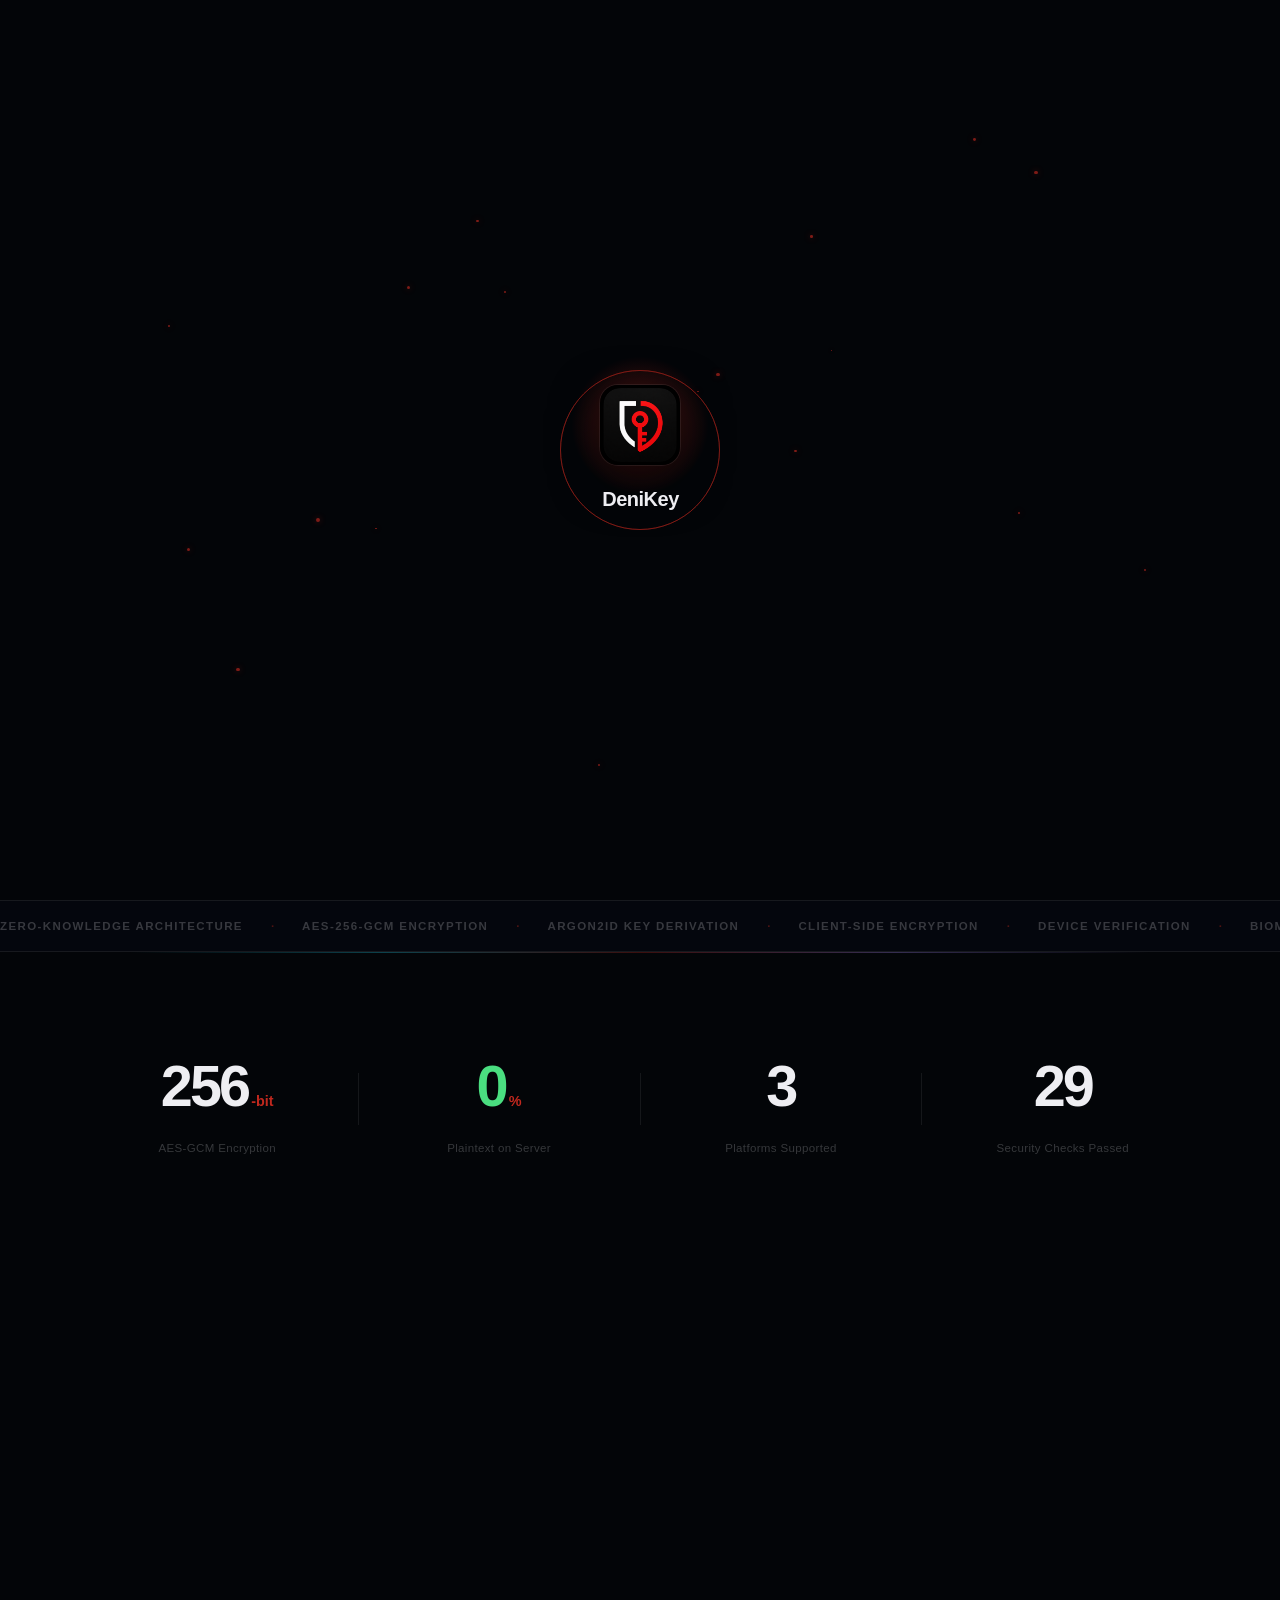
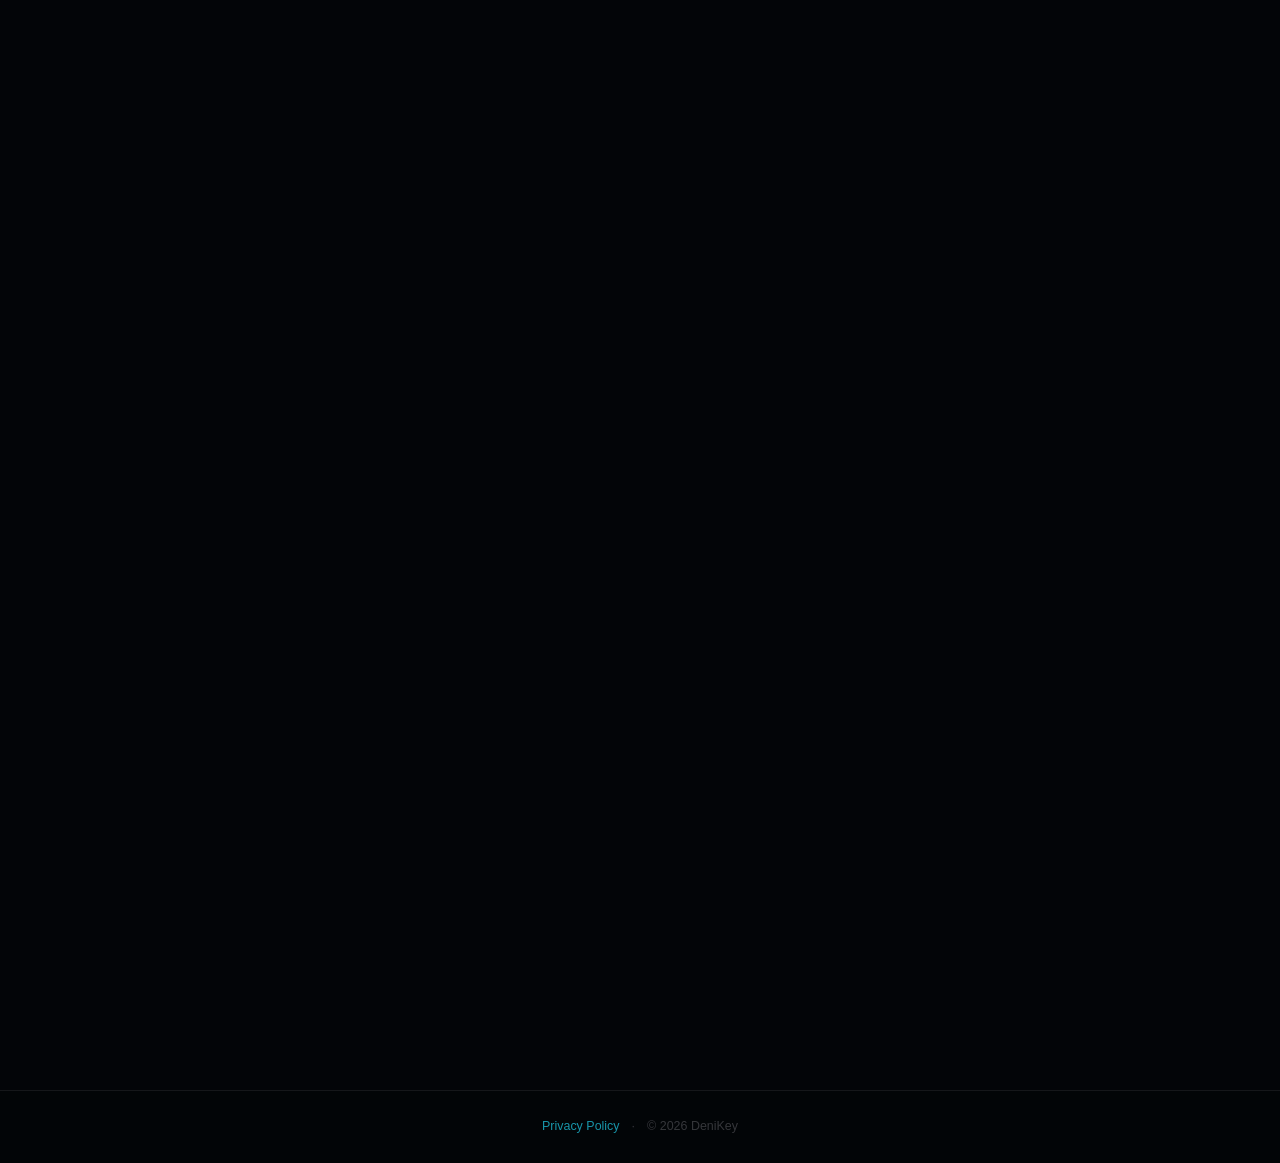
==== commit fc9d5c4b: "fix indirme butonları hero'dan assurance bölümüne taşındı Ubuntu URL'yi .deb'e güncellendi" ====
--- a/index.html
+++ b/index.html
@@ -69,18 +69,6 @@
             AES-256-GCM encryption. Argon2id key derivation. Your master password never reaches our servers — not in plaintext, not in hash form. Zero-knowledge by design.
           </p>
           <div class="hero-actions">
-            <a class="btn-dl" href="https://github.com/Denisergocmen924/denikey-releases/releases/latest/download/DeniKey-Setup.exe" id="downloadWindows" target="_blank" rel="noopener noreferrer">
-              <svg width="15" height="15" viewBox="0 0 24 24" fill="currentColor" aria-hidden="true"><path d="M0 3.449L9.75 2.1v9.451H0m10.949-9.602L24 0v11.4H10.949M0 12.6h9.75v9.451L0 20.699M10.949 12.6H24V24l-13.051-1.8"/></svg>
-              <span>Windows</span>
-            </a>
-            <a class="btn-dl" href="https://github.com/Denisergocmen924/denikey-releases/releases/latest/download/DeniKey-Linux.zip" id="downloadUbuntu" target="_blank" rel="noopener noreferrer">
-              <svg width="15" height="15" viewBox="0 0 24 24" fill="currentColor" aria-hidden="true"><path d="M12 2.04c-5.51 0-9.96 4.45-9.96 9.96 0 5.51 4.45 9.96 9.96 9.96 5.51 0 9.96-4.45 9.96-9.96 0-5.51-4.45-9.96-9.96-9.96zm0 1.68c1.42 0 2.74.36 3.9.99l-1.11 1.92A6.14 6.14 0 0 0 12 6.12a6.14 6.14 0 0 0-6.14 6.14 6.14 6.14 0 0 0 6.14 6.14 6.14 6.14 0 0 0 2.79-.67l1.11 1.92A7.83 7.83 0 0 1 12 20.28a8.28 8.28 0 0 1-8.28-8.28c0-4.57 3.71-8.28 8.28-8.28zm4.95 1.09a1.68 1.68 0 0 1 1.68 1.68 1.68 1.68 0 0 1-1.68 1.68A1.68 1.68 0 0 1 15.27 6.5a1.68 1.68 0 0 1 1.68-1.69zm-9.9 3.72A1.68 1.68 0 0 1 8.73 10.2 1.68 1.68 0 0 1 7.05 11.88 1.68 1.68 0 0 1 5.37 10.2a1.68 1.68 0 0 1 1.68-1.68zm9.9 3.72a1.68 1.68 0 0 1 1.68 1.68 1.68 1.68 0 0 1-1.68 1.68 1.68 1.68 0 0 1-1.68-1.68 1.68 1.68 0 0 1 1.68-1.68z"/></svg>
-              <span>Ubuntu</span>
-            </a>
-            <a class="btn-dl" href="https://github.com/Denisergocmen924/denikey-releases/releases/latest/download/DeniKey-Android.apk" id="downloadAndroid" target="_blank" rel="noopener noreferrer">
-              <svg width="15" height="15" viewBox="0 0 24 24" fill="currentColor" aria-hidden="true"><path d="M17.523 15.341a.75.75 0 1 0 0-1.5.75.75 0 0 0 0 1.5zm-11.046 0a.75.75 0 1 0 0-1.5.75.75 0 0 0 0 1.5zM.435 7.91l2.05 3.55A2.5 2.5 0 0 0 4.5 12.75h15a2.5 2.5 0 0 0 2.015-1.29l2.05-3.55A1 1 0 0 0 22.69 6.5H1.31a1 1 0 0 0-.875 1.41zM15.4 1.1l1.5 2.6H7.1l1.5-2.6a.5.5 0 0 1 .866 0L10.5 2.75h3l1.034-1.65a.5.5 0 0 1 .866 0zM4.5 14.25v5a1.5 1.5 0 0 0 1.5 1.5h12a1.5 1.5 0 0 0 1.5-1.5v-5H4.5z"/></svg>
-              <span>Android</span>
-            </a>
             <a class="btn-ghost-arrow" href="#demo" data-i18n="btn.demo">
               See how it works
               <svg width="14" height="14" viewBox="0 0 24 24" fill="none" stroke="currentColor" stroke-width="2" stroke-linecap="round" stroke-linejoin="round" aria-hidden="true"><line x1="5" y1="12" x2="19" y2="12"/><polyline points="12 5 19 12 12 19"/></svg>
@@ -424,13 +412,17 @@
             Trust in DeniKey is established through client-side encryption, device-based verification, a modern authentication flow, transaction logs, biometric lock, and controlled data access. The goal isn't just to store passwords — it's to do so on a technically consistent, well-structured architecture.
           </p>
           <div class="assurance-dl-row">
-            <a class="btn-dl btn-dl--accent" href="https://github.com/Denisergocmen924/denikey-releases/releases/latest/download/DeniKey-Linux.zip" id="downloadAssurance" target="_blank" rel="noopener noreferrer">
-              <svg width="14" height="14" viewBox="0 0 24 24" fill="none" stroke="currentColor" stroke-width="2" stroke-linecap="round" stroke-linejoin="round" aria-hidden="true"><path d="M21 15v4a2 2 0 0 1-2 2H5a2 2 0 0 1-2-2v-4"/><polyline points="7 10 12 15 17 10"/><line x1="12" y1="15" x2="12" y2="3"/></svg>
-              Download for Linux
+            <a class="btn-dl btn-dl--accent" href="https://github.com/Denisergocmen924/denikey-releases/releases/latest/download/DeniKey-Setup.exe" id="downloadWindows" target="_blank" rel="noopener noreferrer">
+              <svg width="15" height="15" viewBox="0 0 24 24" fill="currentColor" aria-hidden="true"><path d="M0 3.449L9.75 2.1v9.451H0m10.949-9.602L24 0v11.4H10.949M0 12.6h9.75v9.451L0 20.699M10.949 12.6H24V24l-13.051-1.8"/></svg>
+              <span>Windows</span>
             </a>
-            <a class="btn-dl" href="https://github.com/Denisergocmen924/denikey-releases/releases/latest/download/DeniKey-Android.apk" target="_blank" rel="noopener noreferrer">
-              <svg width="14" height="14" viewBox="0 0 24 24" fill="currentColor" aria-hidden="true"><path d="M17.523 15.341a.75.75 0 1 0 0-1.5.75.75 0 0 0 0 1.5zm-11.046 0a.75.75 0 1 0 0-1.5.75.75 0 0 0 0 1.5zM.435 7.91l2.05 3.55A2.5 2.5 0 0 0 4.5 12.75h15a2.5 2.5 0 0 0 2.015-1.29l2.05-3.55A1 1 0 0 0 22.69 6.5H1.31a1 1 0 0 0-.875 1.41zM15.4 1.1l1.5 2.6H7.1l1.5-2.6a.5.5 0 0 1 .866 0L10.5 2.75h3l1.034-1.65a.5.5 0 0 1 .866 0zM4.5 14.25v5a1.5 1.5 0 0 0 1.5 1.5h12a1.5 1.5 0 0 0 1.5-1.5v-5H4.5z"/></svg>
-              Android APK
+            <a class="btn-dl" href="https://github.com/Denisergocmen924/denikey-releases/releases/latest/download/DeniKey-Linux.deb" id="downloadUbuntu" target="_blank" rel="noopener noreferrer">
+              <svg width="15" height="15" viewBox="0 0 24 24" fill="currentColor" aria-hidden="true"><path d="M12 2.04c-5.51 0-9.96 4.45-9.96 9.96 0 5.51 4.45 9.96 9.96 9.96 5.51 0 9.96-4.45 9.96-9.96 0-5.51-4.45-9.96-9.96-9.96zm0 1.68c1.42 0 2.74.36 3.9.99l-1.11 1.92A6.14 6.14 0 0 0 12 6.12a6.14 6.14 0 0 0-6.14 6.14 6.14 6.14 0 0 0 6.14 6.14 6.14 6.14 0 0 0 2.79-.67l1.11 1.92A7.83 7.83 0 0 1 12 20.28a8.28 8.28 0 0 1-8.28-8.28c0-4.57 3.71-8.28 8.28-8.28zm4.95 1.09a1.68 1.68 0 0 1 1.68 1.68 1.68 1.68 0 0 1-1.68 1.68A1.68 1.68 0 0 1 15.27 6.5a1.68 1.68 0 0 1 1.68-1.69zm-9.9 3.72A1.68 1.68 0 0 1 8.73 10.2 1.68 1.68 0 0 1 7.05 11.88 1.68 1.68 0 0 1 5.37 10.2a1.68 1.68 0 0 1 1.68-1.68zm9.9 3.72a1.68 1.68 0 0 1 1.68 1.68 1.68 1.68 0 0 1-1.68 1.68 1.68 1.68 0 0 1-1.68-1.68 1.68 1.68 0 0 1 1.68-1.68z"/></svg>
+              <span>Ubuntu</span>
+            </a>
+            <a class="btn-dl" href="https://github.com/Denisergocmen924/denikey-releases/releases/latest/download/DeniKey-Android.apk" id="downloadAndroid" target="_blank" rel="noopener noreferrer">
+              <svg width="15" height="15" viewBox="0 0 24 24" fill="currentColor" aria-hidden="true"><path d="M17.523 15.341a.75.75 0 1 0 0-1.5.75.75 0 0 0 0 1.5zm-11.046 0a.75.75 0 1 0 0-1.5.75.75 0 0 0 0 1.5zM.435 7.91l2.05 3.55A2.5 2.5 0 0 0 4.5 12.75h15a2.5 2.5 0 0 0 2.015-1.29l2.05-3.55A1 1 0 0 0 22.69 6.5H1.31a1 1 0 0 0-.875 1.41zM15.4 1.1l1.5 2.6H7.1l1.5-2.6a.5.5 0 0 1 .866 0L10.5 2.75h3l1.034-1.65a.5.5 0 0 1 .866 0zM4.5 14.25v5a1.5 1.5 0 0 0 1.5 1.5h12a1.5 1.5 0 0 0 1.5-1.5v-5H4.5z"/></svg>
+              <span>Android</span>
             </a>
           </div>
         </div>
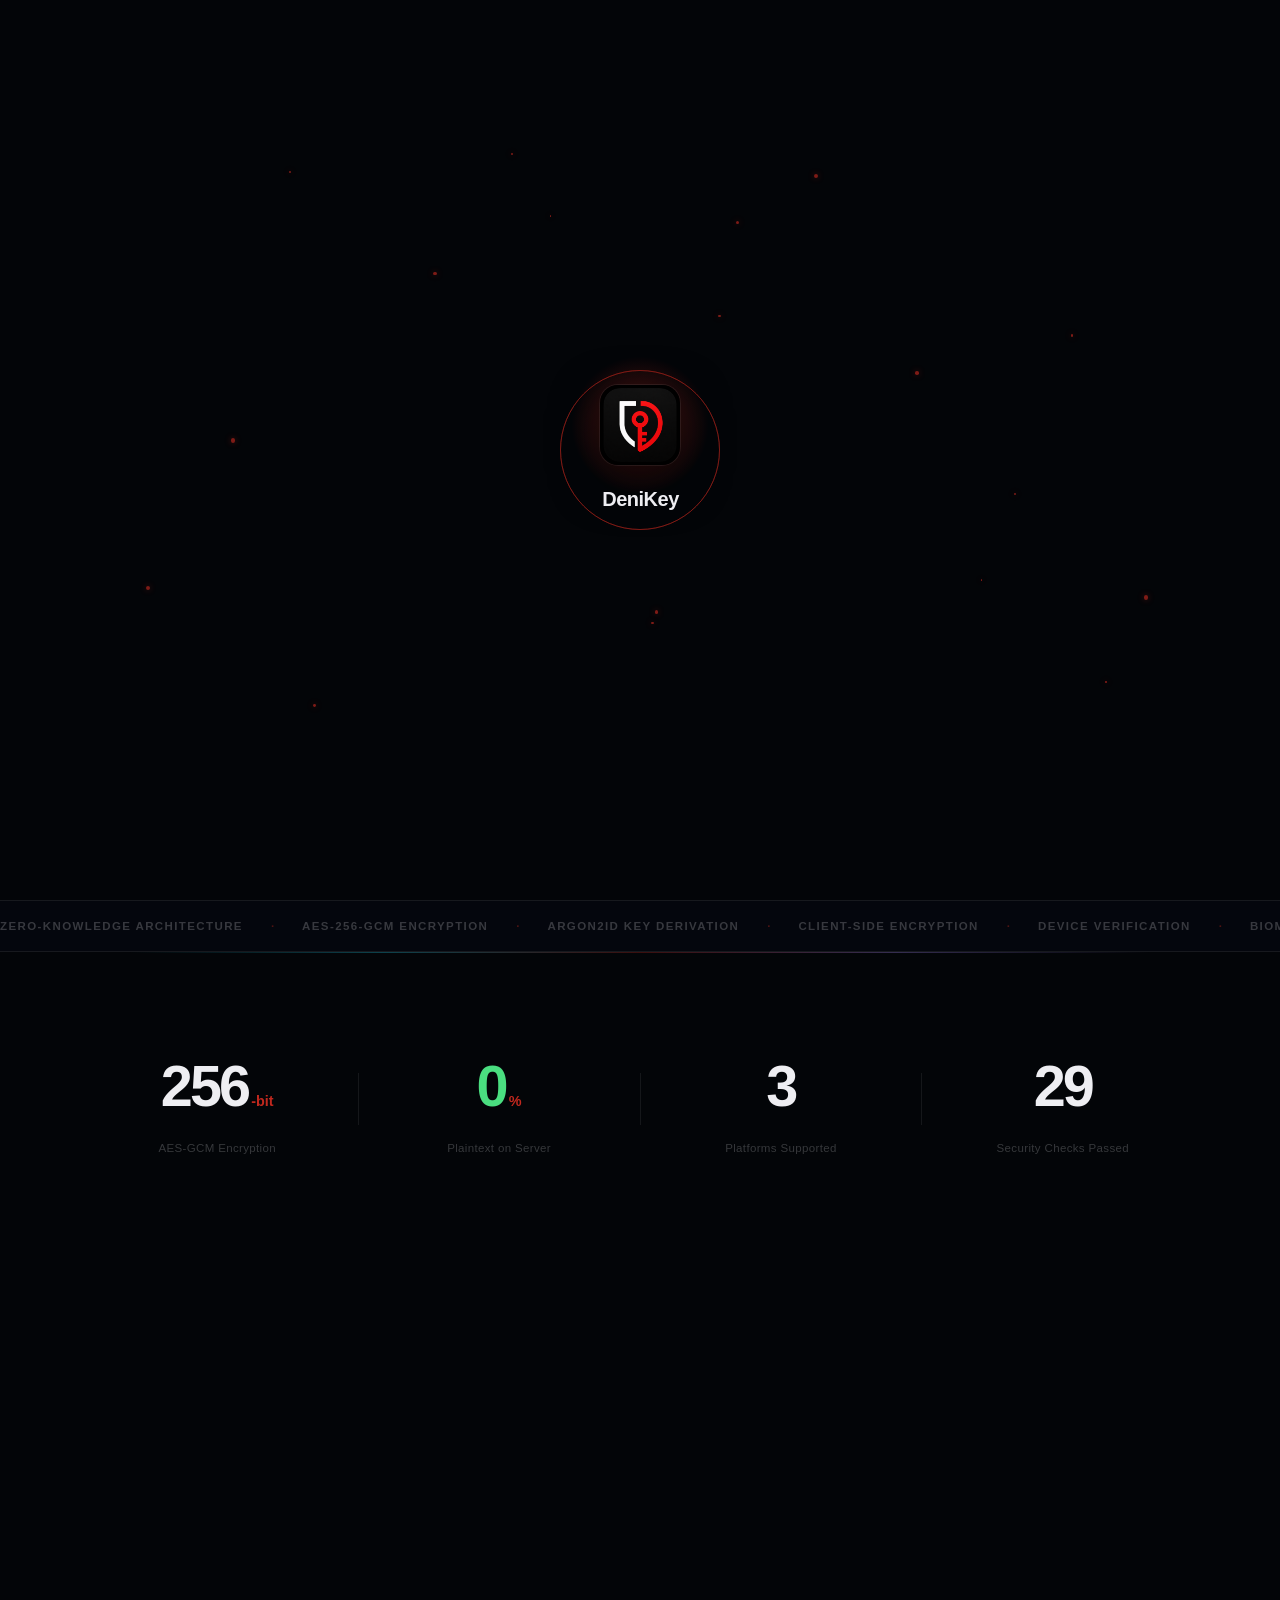
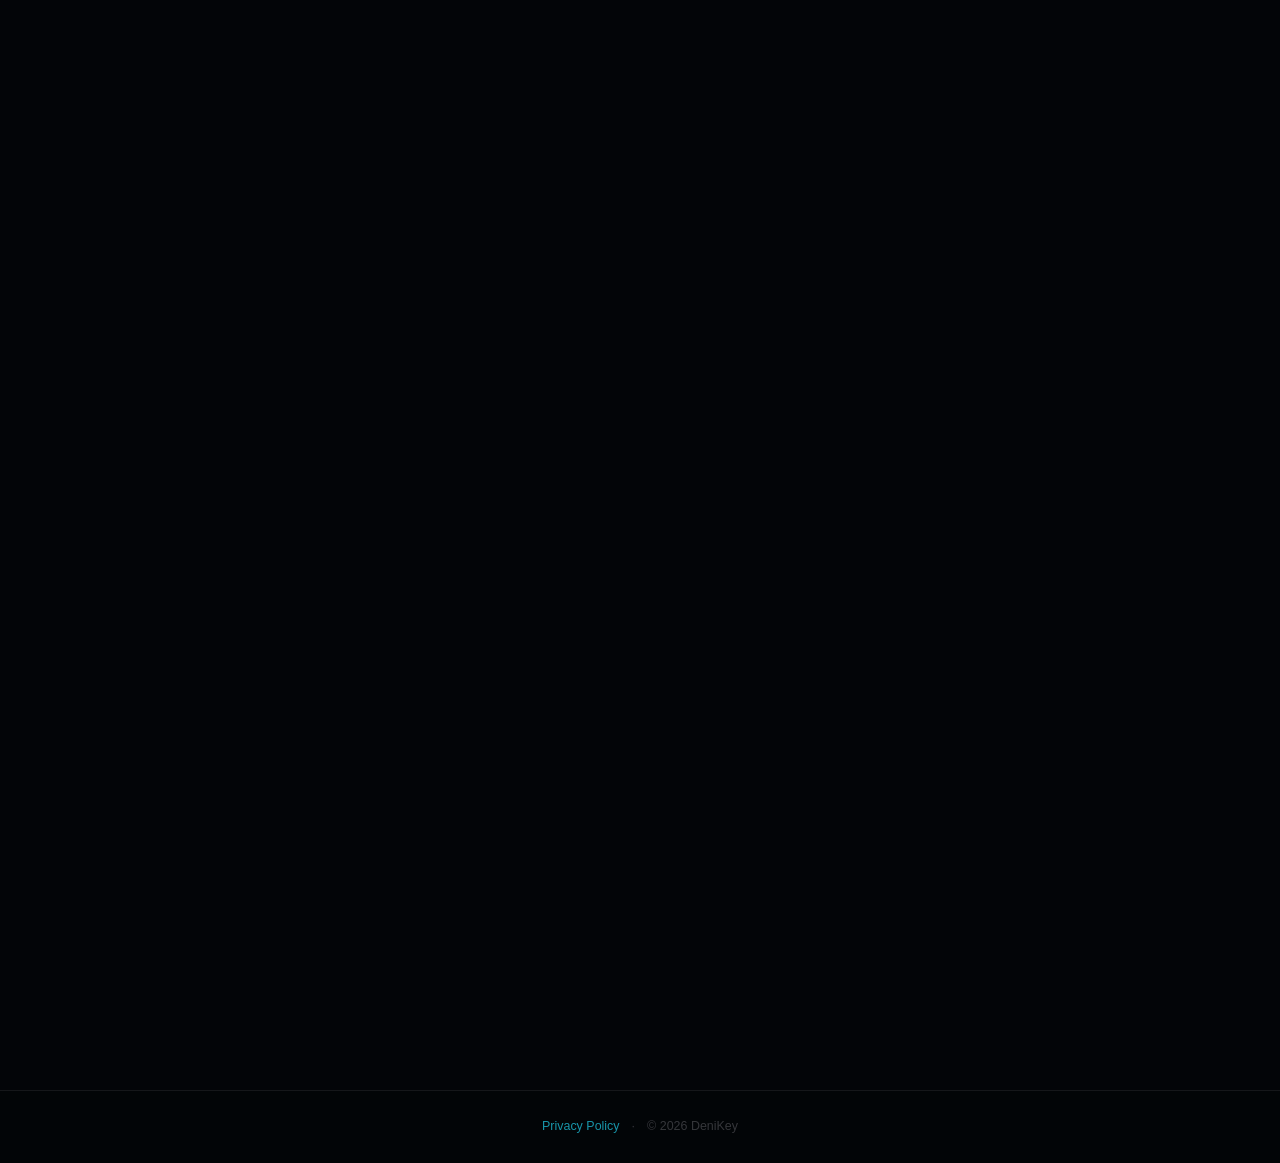
==== commit df343e17: "Windows desteği tamamen kaldırıldı" ====
--- a/index.html
+++ b/index.html
@@ -16,7 +16,7 @@
     "@type": "SoftwareApplication",
     "name": "DeniKey",
     "applicationCategory": "SecurityApplication",
-    "operatingSystem": "Windows, Ubuntu, Android",
+    "operatingSystem": "Ubuntu, Android",
     "description": "DeniKey is a modern password manager built to help you manage your passwords more securely and simply.",
     "url": "https://denikey.website",
     "offers": { "@type": "Offer", "price": "0", "priceCurrency": "USD" },
@@ -412,11 +412,7 @@
             Trust in DeniKey is established through client-side encryption, device-based verification, a modern authentication flow, transaction logs, biometric lock, and controlled data access. The goal isn't just to store passwords — it's to do so on a technically consistent, well-structured architecture.
           </p>
           <div class="assurance-dl-row">
-            <a class="btn-dl btn-dl--accent" href="https://github.com/Denisergocmen924/denikey-releases/releases/latest/download/DeniKey-Setup.exe" id="downloadWindows" target="_blank" rel="noopener noreferrer">
-              <svg width="15" height="15" viewBox="0 0 24 24" fill="currentColor" aria-hidden="true"><path d="M0 3.449L9.75 2.1v9.451H0m10.949-9.602L24 0v11.4H10.949M0 12.6h9.75v9.451L0 20.699M10.949 12.6H24V24l-13.051-1.8"/></svg>
-              <span>Windows</span>
-            </a>
-            <a class="btn-dl" href="https://github.com/Denisergocmen924/denikey-releases/releases/latest/download/DeniKey-Linux.deb" id="downloadUbuntu" target="_blank" rel="noopener noreferrer">
+            <a class="btn-dl btn-dl--accent" href="https://github.com/Denisergocmen924/denikey-releases/releases/latest/download/DeniKey-Linux.deb" id="downloadUbuntu" target="_blank" rel="noopener noreferrer">
               <svg width="15" height="15" viewBox="0 0 24 24" fill="currentColor" aria-hidden="true"><path d="M12 2.04c-5.51 0-9.96 4.45-9.96 9.96 0 5.51 4.45 9.96 9.96 9.96 5.51 0 9.96-4.45 9.96-9.96 0-5.51-4.45-9.96-9.96-9.96zm0 1.68c1.42 0 2.74.36 3.9.99l-1.11 1.92A6.14 6.14 0 0 0 12 6.12a6.14 6.14 0 0 0-6.14 6.14 6.14 6.14 0 0 0 6.14 6.14 6.14 6.14 0 0 0 2.79-.67l1.11 1.92A7.83 7.83 0 0 1 12 20.28a8.28 8.28 0 0 1-8.28-8.28c0-4.57 3.71-8.28 8.28-8.28zm4.95 1.09a1.68 1.68 0 0 1 1.68 1.68 1.68 1.68 0 0 1-1.68 1.68A1.68 1.68 0 0 1 15.27 6.5a1.68 1.68 0 0 1 1.68-1.69zm-9.9 3.72A1.68 1.68 0 0 1 8.73 10.2 1.68 1.68 0 0 1 7.05 11.88 1.68 1.68 0 0 1 5.37 10.2a1.68 1.68 0 0 1 1.68-1.68zm9.9 3.72a1.68 1.68 0 0 1 1.68 1.68 1.68 1.68 0 0 1-1.68 1.68 1.68 1.68 0 0 1-1.68-1.68 1.68 1.68 0 0 1 1.68-1.68z"/></svg>
               <span>Ubuntu</span>
             </a>
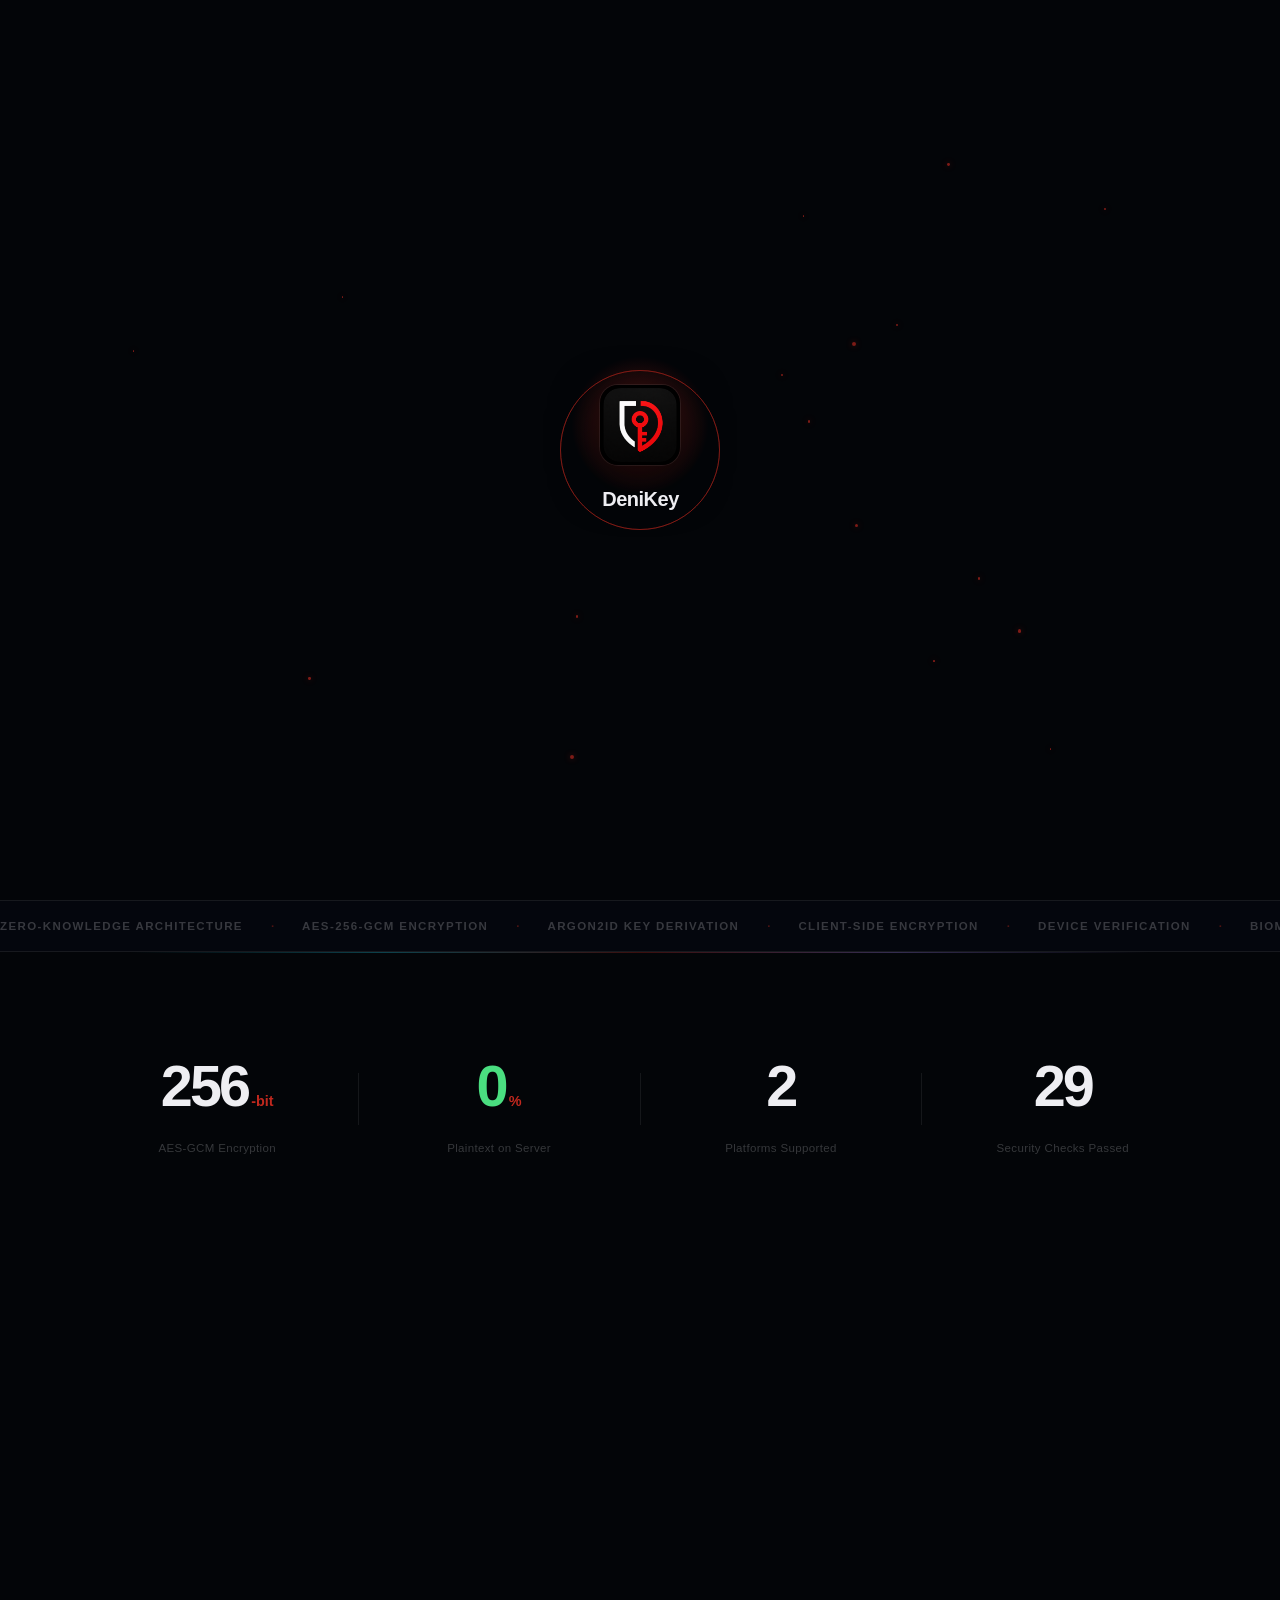
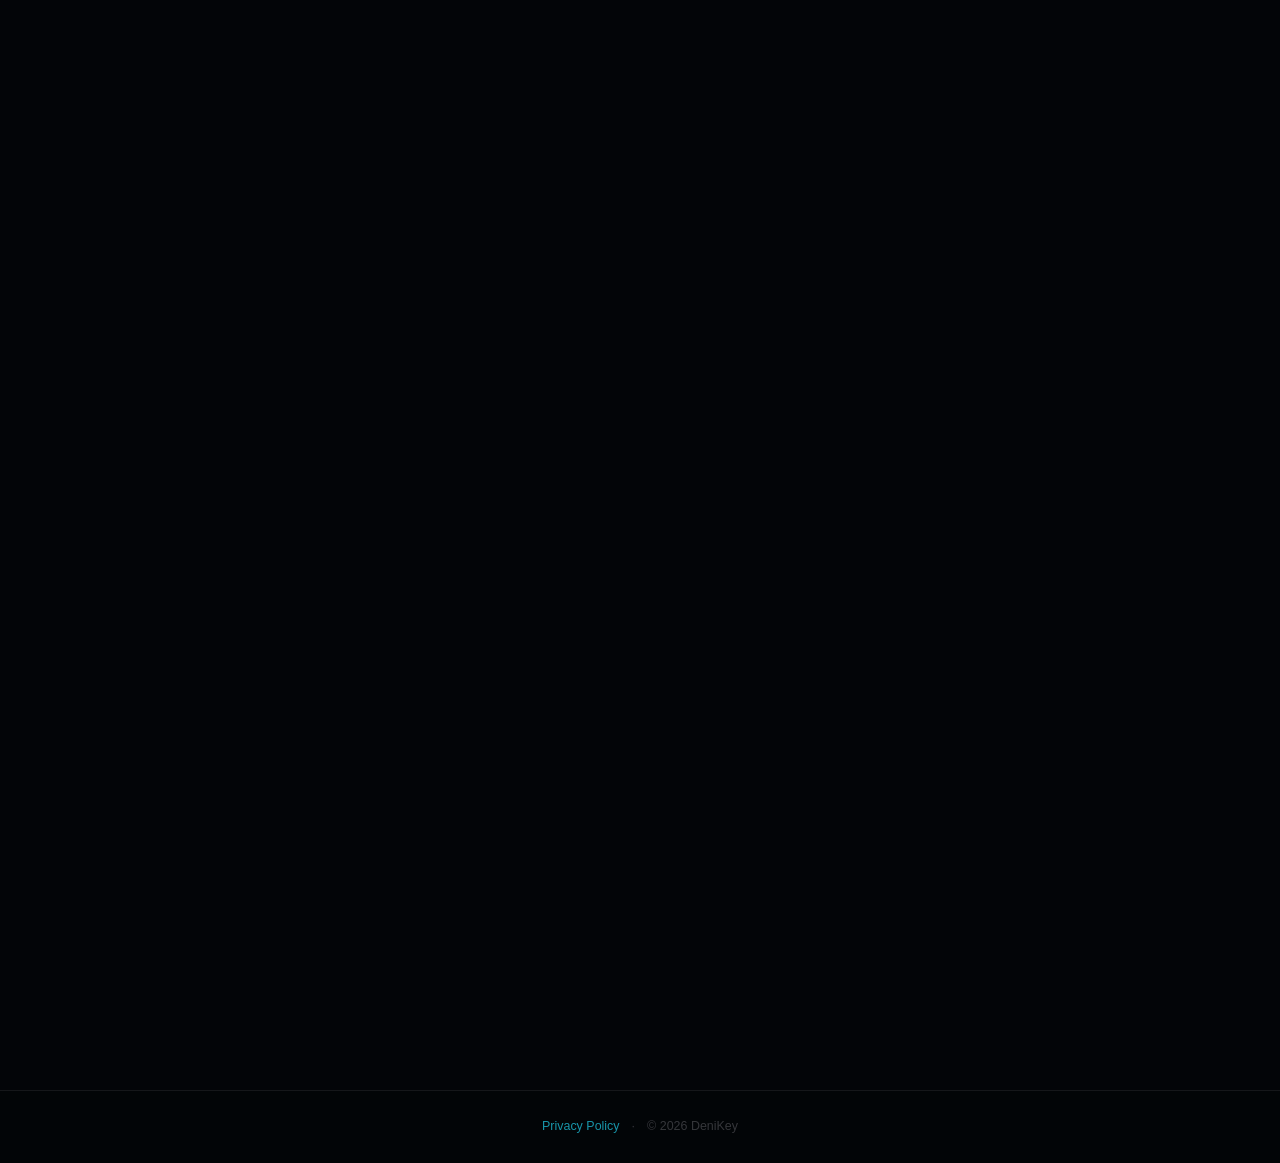
==== commit ce500460: "Desteklenen platform 3 ten 2 ye indirildi" ====
--- a/index.html
+++ b/index.html
@@ -174,7 +174,7 @@
         <div class="stat-divider"></div>
         <div class="stat-item">
           <div class="stat-value">
-            <span class="stat-num" data-target="3">3</span>
+            <span class="stat-num" data-target="2">2</span>
           </div>
           <div class="stat-label" data-i18n="stat3.label">Platforms Supported</div>
         </div>
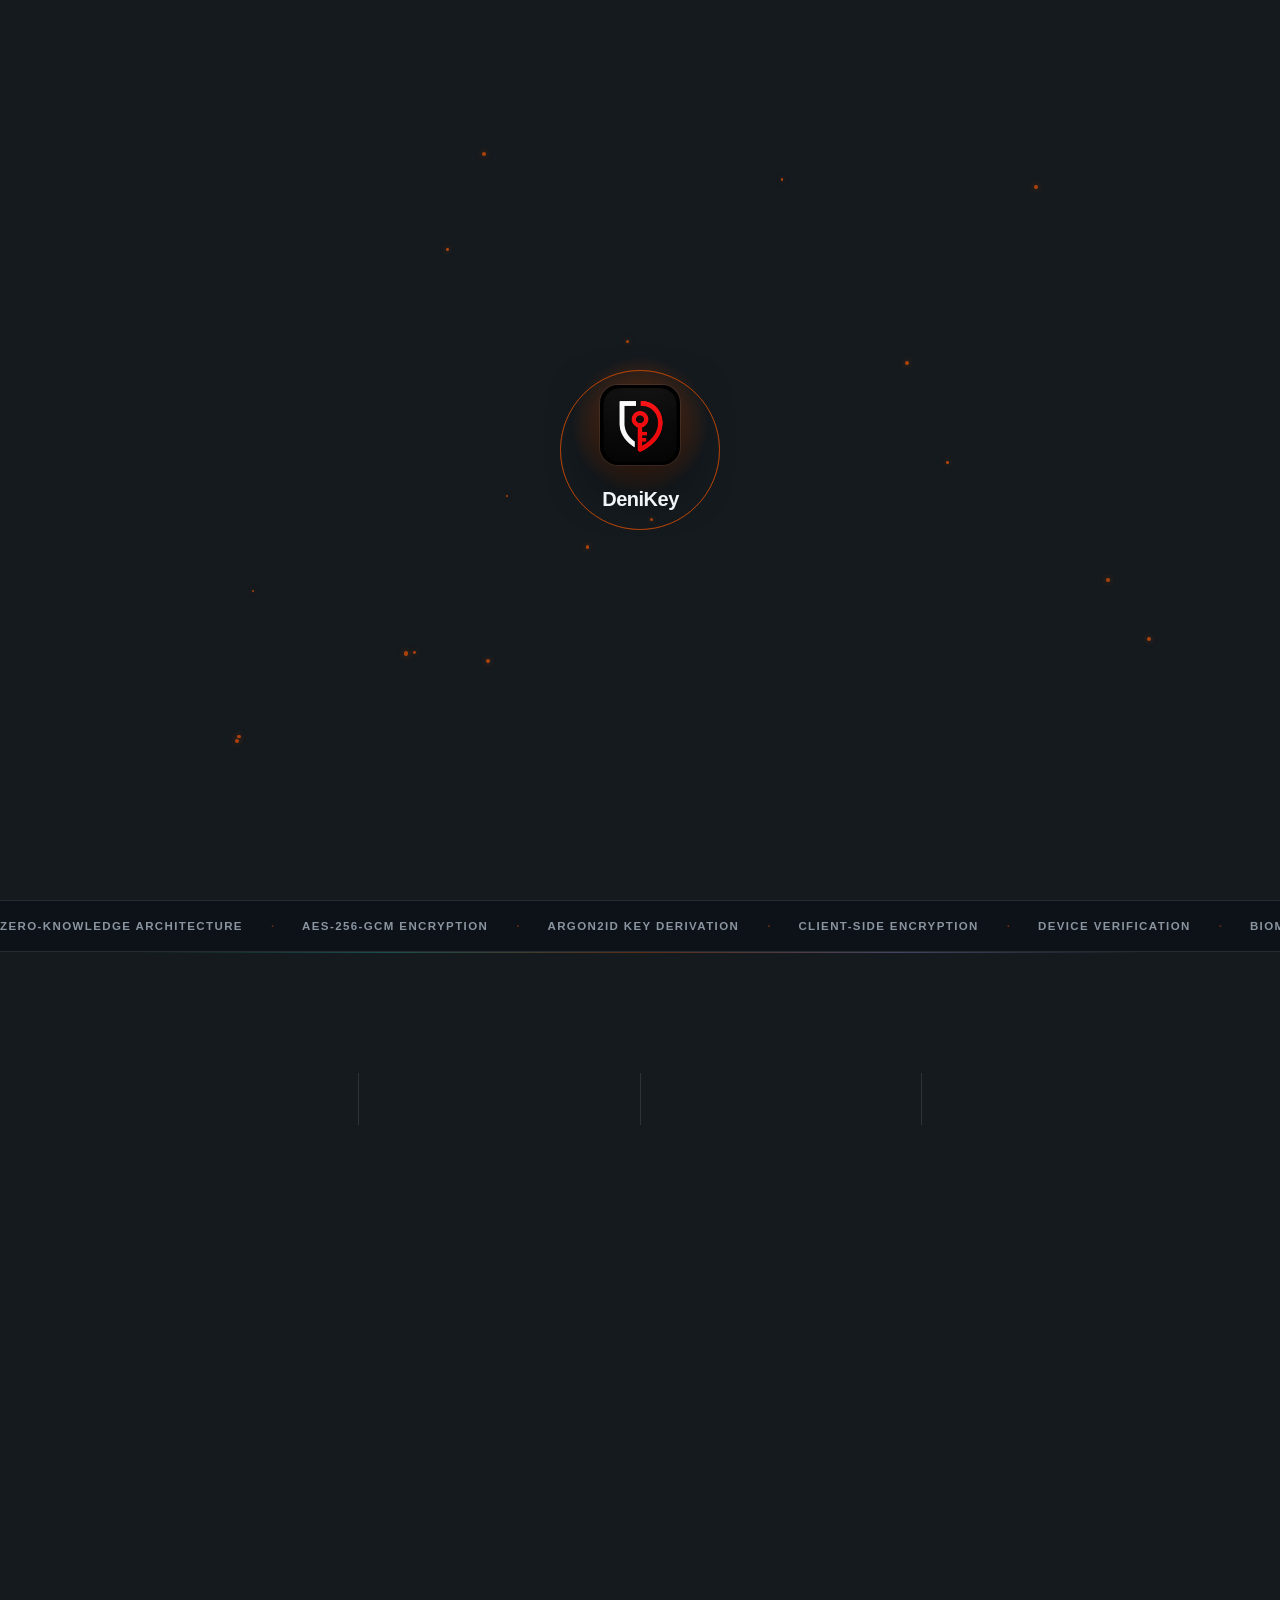
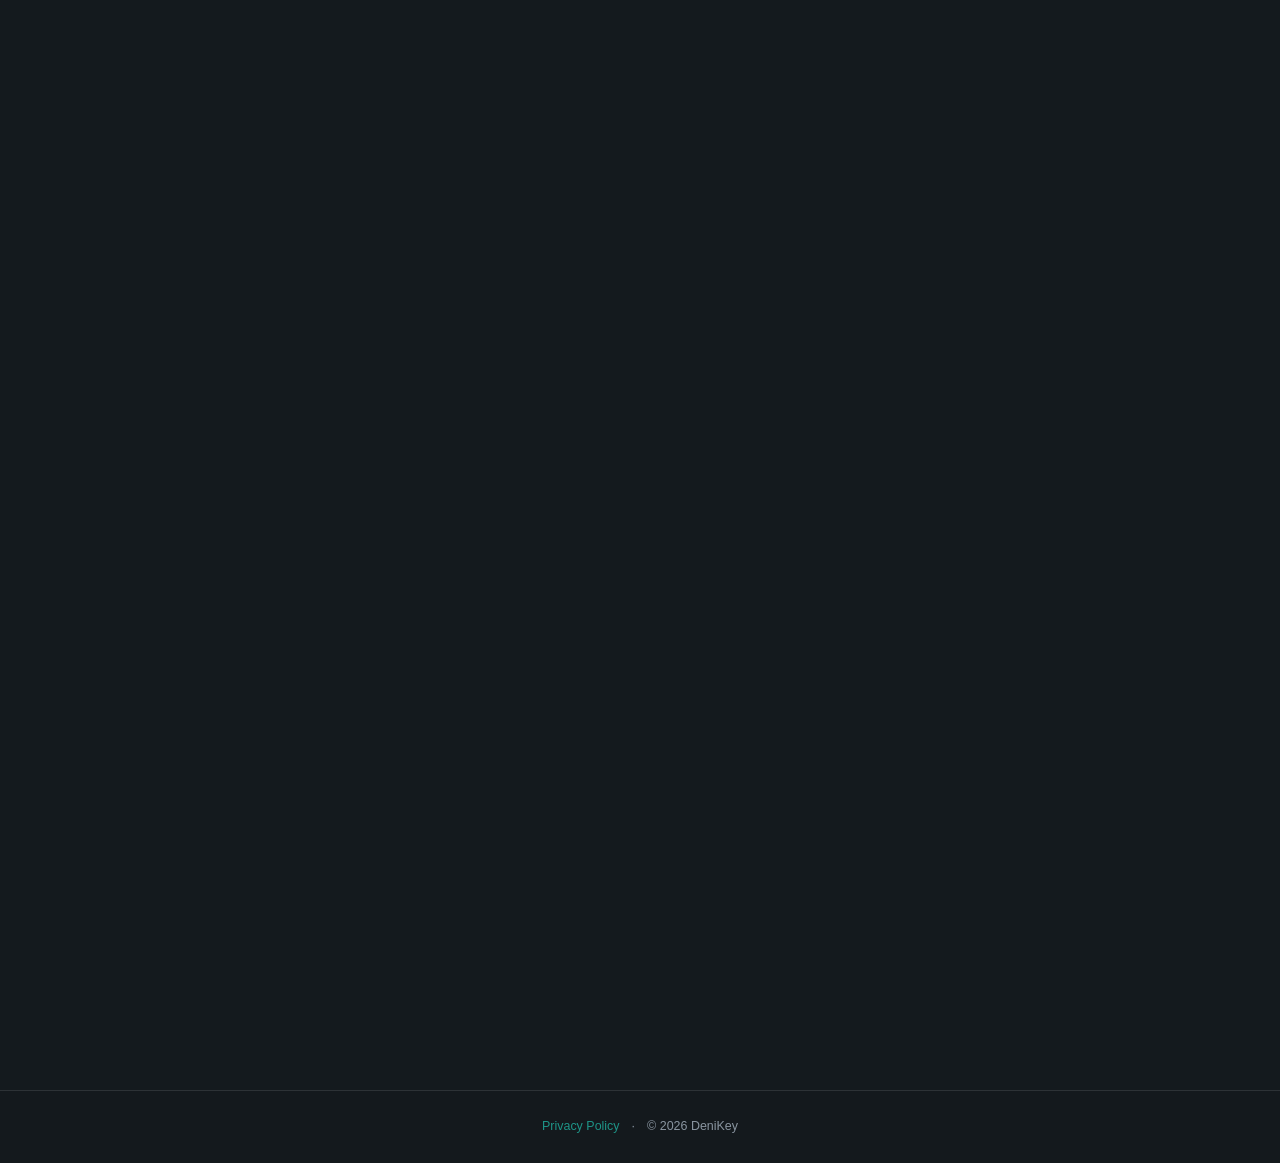
==== commit f51c77a9: "feat(ui): temayı Onyx & Ember'e taşı + favicon ekle Renkler: - Zemin #030508 → #141a1e (açılmış onyx" ====
--- a/index.html
+++ b/index.html
@@ -10,6 +10,11 @@
   >
   <title>DeniKey | Zero-Knowledge Password Security</title>
   <meta name="description" content="DeniKey is a modern password manager built to help you manage your passwords more securely and simply.">
+  <link rel="icon" href="/favicon.ico" sizes="any">
+  <link rel="icon" type="image/png" sizes="32x32" href="/assets/favicon-32.png">
+  <link rel="icon" type="image/png" sizes="192x192" href="/assets/favicon-192.png">
+  <link rel="apple-touch-icon" href="/assets/apple-touch-icon.png">
+  <meta name="theme-color" content="#141a1e">
   <script type="application/ld+json">
   {
     "@context": "https://schema.org",
--- a/app.css
+++ b/app.css
@@ -4,25 +4,28 @@
 
 /* ── Design tokens ───────────────────────────────────── */
 :root {
-  --bg:          #030508;
-  --bg-2:        #070b12;
-  --surface:     rgba(255,255,255,0.038);
-  --surface-2:   rgba(255,255,255,0.07);
-  --border:      rgba(255,255,255,0.075);
-  --border-hi:   rgba(255,255,255,0.14);
-  --accent:      #c0281e;
-  --accent-2:    #e63329;
-  --accent-glow: rgba(192,40,30,0.38);
-  --accent-dim:  rgba(192,40,30,0.12);
-  --cyan:        #22d3ee;
-  --cyan-glow:   rgba(34,211,238,0.3);
-  --purple:      #a78bfa;
+  /* Onyx & Ember — uygulamayla aynı marka dili (blaze #FF5900 + teal #24C9B5).
+     Zemin saf siyah değil açılmış onyx; yardımcı yazılar opak (eski %22-50
+     opaklık okunmuyordu). */
+  --bg:          #141a1e;
+  --bg-2:        #1e272c;
+  --surface:     rgba(255,255,255,0.055);
+  --surface-2:   rgba(255,255,255,0.095);
+  --border:      rgba(255,255,255,0.11);
+  --border-hi:   rgba(255,255,255,0.20);
+  --accent:      #ff5900;
+  --accent-2:    #ff7a33;
+  --accent-glow: rgba(255,89,0,0.38);
+  --accent-dim:  rgba(255,89,0,0.14);
+  --cyan:        #24c9b5;
+  --cyan-glow:   rgba(36,201,181,0.32);
+  --purple:      #b9a3ff;
   --amber:       #fbbf24;
   --green:       #4ade80;
   --green-glow:  rgba(74,222,128,0.28);
-  --text-1:      #eeeef2;
-  --text-2:      rgba(238,238,242,0.5);
-  --text-3:      rgba(238,238,242,0.22);
+  --text-1:      #f2f5f7;
+  --text-2:      #a8b4bc;
+  --text-3:      #8a95a0;
   --radius:      12px;
   --radius-sm:   8px;
   --pad-x:       clamp(24px, 6vw, 100px);
@@ -85,21 +88,21 @@
 .orb-one {
   width: 700px; height: 700px;
   top: -200px; left: -160px;
-  background: radial-gradient(circle, rgba(120,15,15,0.85) 0%, rgba(50,5,5,0.4) 55%, transparent 100%);
+  background: radial-gradient(circle, rgba(255,89,0,0.55) 0%, rgba(120,42,0,0.3) 55%, transparent 100%);
   opacity: 0.22;
   animation: orb-drift-one 22s ease-in-out infinite alternate;
 }
 .orb-two {
   width: 520px; height: 520px;
   bottom: 0; right: -140px;
-  background: radial-gradient(circle, rgba(8,22,56,0.9) 0%, transparent 70%);
+  background: radial-gradient(circle, rgba(36,201,181,0.34) 0%, transparent 70%);
   opacity: 0.18;
   animation: orb-drift-two 28s ease-in-out infinite alternate;
 }
 .orb-three {
   width: 380px; height: 380px;
   top: 42%; left: 32%;
-  background: radial-gradient(circle, rgba(18,8,44,0.9) 0%, transparent 70%);
+  background: radial-gradient(circle, rgba(34,56,65,0.9) 0%, transparent 70%);
   opacity: 0.14;
   animation: orb-drift-three 34s ease-in-out infinite alternate;
 }
@@ -135,7 +138,7 @@
   display: flex; align-items: center; justify-content: space-between;
   padding: 0 var(--pad-x);
   height: 58px;
-  background: rgba(3,5,8,0.78);
+  background: rgba(20,26,30,0.82);
   backdrop-filter: blur(40px) saturate(180%);
   -webkit-backdrop-filter: blur(40px) saturate(180%);
   border-bottom: 1px solid rgba(255,255,255,0.05);
@@ -222,7 +225,7 @@
 }
 
 .gradient-heading {
-  background: linear-gradient(125deg, #ffffff 0%, #e8ecf4 30%, #d0d8e8 55%, #c0281e 80%, #ff7a6a 100%);
+  background: linear-gradient(125deg, #ffffff 0%, #e8ecf4 30%, #d0d8e8 55%, #ff5900 80%, #ffa366 100%);
   background-size: 250% 250%;
   -webkit-background-clip: text;
   -webkit-text-fill-color: transparent;
@@ -279,13 +282,13 @@
 
 .btn-dl--accent {
   background: var(--accent-dim);
-  border-color: rgba(192,40,30,0.3);
+  border-color: rgba(255,89,0,0.3);
   color: var(--text-1);
 }
 .btn-dl--accent:hover {
-  background: rgba(192,40,30,0.2);
-  border-color: rgba(192,40,30,0.5);
-  box-shadow: 0 8px 32px rgba(192,40,30,0.15), 0 0 0 1px rgba(192,40,30,0.1);
+  background: rgba(255,89,0,0.2);
+  border-color: rgba(255,89,0,0.5);
+  box-shadow: 0 8px 32px rgba(255,89,0,0.15), 0 0 0 1px rgba(255,89,0,0.1);
 }
 
 .btn-ghost-arrow {
@@ -337,7 +340,7 @@
   color: var(--text-3);
 }
 .marquee-inner .msep {
-  color: rgba(192,40,30,0.4);
+  color: rgba(255,89,0,0.4);
   letter-spacing: 0;
 }
 @keyframes marquee-scroll {
@@ -413,11 +416,11 @@
 .demo-panel::before {
   content: '';
   position: absolute; top: 0; left: 0; right: 0; height: 1px;
-  background: linear-gradient(90deg, transparent, rgba(34,211,238,0.4), transparent);
+  background: linear-gradient(90deg, transparent, rgba(36,201,181,0.4), transparent);
   opacity: 0; transition: opacity 0.3s;
 }
 .demo-panel:focus-within::before,
-.demo-panel:focus-within { border-color: rgba(34,211,238,0.32); }
+.demo-panel:focus-within { border-color: rgba(36,201,181,0.32); }
 .demo-panel:focus-within::before { opacity: 1; }
 
 .demo-panel--right { border-color: rgba(74,222,128,0.1); }
@@ -450,8 +453,8 @@
   caret-color: var(--cyan);
 }
 .demo-input:focus {
-  border-color: rgba(34,211,238,0.38);
-  box-shadow: 0 0 0 3px rgba(34,211,238,0.06);
+  border-color: rgba(36,201,181,0.38);
+  box-shadow: 0 0 0 3px rgba(36,201,181,0.06);
 }
 .demo-input::placeholder { color: var(--text-3); }
 
@@ -460,8 +463,8 @@
 .demo-badge {
   font-size: 0.65rem; font-weight: 700; letter-spacing: 0.05em;
   padding: 3px 8px;
-  background: rgba(192,40,30,0.09);
-  border: 1px solid rgba(192,40,30,0.22);
+  background: rgba(255,89,0,0.09);
+  border: 1px solid rgba(255,89,0,0.22);
   border-radius: 5px; color: #f87171;
 }
 .demo-sublabel { font-size: 0.72rem; color: var(--text-3); margin-top: auto; }
@@ -492,12 +495,12 @@
   position: relative;
 }
 .demo-pipe-stage--active-r {
-  border-color: rgba(192,40,30,0.48);
-  box-shadow: 0 0 24px rgba(192,40,30,0.06);
+  border-color: rgba(255,89,0,0.48);
+  box-shadow: 0 0 24px rgba(255,89,0,0.06);
 }
 .demo-pipe-stage--active-c {
-  border-color: rgba(34,211,238,0.48);
-  box-shadow: 0 0 24px rgba(34,211,238,0.06);
+  border-color: rgba(36,201,181,0.48);
+  box-shadow: 0 0 24px rgba(36,201,181,0.06);
 }
 .demo-pipe-hd {
   display: flex; align-items: center; justify-content: space-between; gap: 6px;
@@ -530,14 +533,14 @@
 }
 .demo-pipe-fill {
   height: 100%; width: 0%;
-  background: linear-gradient(90deg, rgba(192,40,30,0.9), rgba(230,51,41,0.7));
+  background: linear-gradient(90deg, rgba(255,89,0,0.9), rgba(255,122,51,0.7));
   border-radius: 2px;
   transition: width 0.05s linear;
-  box-shadow: 0 0 8px rgba(192,40,30,0.6);
+  box-shadow: 0 0 8px rgba(255,89,0,0.6);
 }
 .demo-pipe-fill--c {
-  background: linear-gradient(90deg, rgba(34,211,238,0.9), rgba(34,211,238,0.5));
-  box-shadow: 0 0 8px rgba(34,211,238,0.5);
+  background: linear-gradient(90deg, rgba(36,201,181,0.9), rgba(36,201,181,0.5));
+  box-shadow: 0 0 8px rgba(36,201,181,0.5);
 }
 .demo-pipe-arrow {
   display: flex; align-items: center; justify-content: center;
@@ -545,7 +548,7 @@
 }
 
 .demo-output {
-  flex: 1; background: #02060a;
+  flex: 1; background: #0f1417;
   border: 1px solid rgba(74,222,128,0.1);
   border-radius: var(--radius-sm);
   padding: 13px 14px; min-height: 130px;
@@ -625,7 +628,7 @@
 }
 .demo-wire-track {
   width: 100%; height: 2px;
-  background: linear-gradient(90deg, var(--border), rgba(34,211,238,0.22), rgba(192,40,30,0.28), var(--border));
+  background: linear-gradient(90deg, var(--border), rgba(36,201,181,0.22), rgba(255,89,0,0.28), var(--border));
   border-radius: 1px; position: relative; overflow: visible;
 }
 .demo-packet {
@@ -633,7 +636,7 @@
   left: -10px; top: 50%; transform: translateY(-50%);
   width: 10px; height: 10px; border-radius: 50%;
   background: var(--accent);
-  box-shadow: 0 0 0 3px rgba(192,40,30,0.18), 0 0 20px rgba(192,40,30,0.8);
+  box-shadow: 0 0 0 3px rgba(255,89,0,0.18), 0 0 20px rgba(255,89,0,0.8);
   opacity: 0;
 }
 .demo-packet.traveling {
@@ -793,8 +796,8 @@
 .stack-panel:nth-child(2)::before { background: linear-gradient(90deg, var(--purple), transparent); }
 .stack-panel:nth-child(3)::before { background: linear-gradient(90deg, var(--amber), transparent); }
 .stack-panel:hover::before { opacity: 1; }
-.stack-panel:nth-child(1):hover { border-color: rgba(34,211,238,0.28); box-shadow: 0 8px 40px rgba(34,211,238,0.05); }
-.stack-panel:nth-child(2):hover { border-color: rgba(167,139,250,0.28); box-shadow: 0 8px 40px rgba(167,139,250,0.05); }
+.stack-panel:nth-child(1):hover { border-color: rgba(36,201,181,0.28); box-shadow: 0 8px 40px rgba(36,201,181,0.05); }
+.stack-panel:nth-child(2):hover { border-color: rgba(185,163,255,0.28); box-shadow: 0 8px 40px rgba(185,163,255,0.05); }
 .stack-panel:nth-child(3):hover { border-color: rgba(251,191,36,0.28); box-shadow: 0 8px 40px rgba(251,191,36,0.05); }
 
 .stack-panel-num {
@@ -825,34 +828,34 @@
 
 /* ── Assurance ──────────────────────────────────────── */
 .assurance {
-  border-top: 1px solid rgba(192,40,30,0.18);
+  border-top: 1px solid rgba(255,89,0,0.18);
   background: radial-gradient(ellipse at 0% 50%, rgba(80,10,10,0.15) 0%, transparent 65%);
 }
 .assurance-card {
   max-width: 900px;
   background: rgba(6,9,18,0.75);
-  border: 1px solid rgba(192,40,30,0.16);
+  border: 1px solid rgba(255,89,0,0.16);
   border-radius: var(--radius);
   padding: clamp(40px,6vw,80px);
   position: relative; overflow: hidden;
   backdrop-filter: blur(20px);
   -webkit-backdrop-filter: blur(20px);
   box-shadow:
-    0 0 0 1px rgba(192,40,30,0.1),
-    0 0 100px rgba(192,40,30,0.05),
+    0 0 0 1px rgba(255,89,0,0.1),
+    0 0 100px rgba(255,89,0,0.05),
     0 32px 80px rgba(0,0,0,0.52);
 }
 .assurance-card::before {
   content: '';
   position: absolute; top: 0; left: 0; right: 0; height: 1px;
-  background: linear-gradient(90deg, transparent, var(--accent), rgba(167,139,250,0.6), transparent);
+  background: linear-gradient(90deg, transparent, var(--accent), rgba(185,163,255,0.6), transparent);
   opacity: 0.55;
 }
 .assurance-card::after {
   content: '';
   position: absolute; bottom: 0; right: -60px;
   width: 360px; height: 360px; border-radius: 50%;
-  background: radial-gradient(circle, rgba(192,40,30,0.055) 0%, transparent 70%);
+  background: radial-gradient(circle, rgba(255,89,0,0.055) 0%, transparent 70%);
   pointer-events: none;
 }
 .assurance-card .eyebrow { margin-bottom: 18px; }
@@ -901,7 +904,7 @@
 }
 .contact-tab.active {
   background: var(--accent-dim);
-  border-color: rgba(192,40,30,0.3);
+  border-color: rgba(255,89,0,0.3);
   color: var(--text-1);
 }
 .contact-tab:not(.active):hover {
@@ -935,8 +938,8 @@
 }
 .contact-field input:focus,
 .contact-field textarea:focus {
-  border-color: rgba(192,40,30,0.4);
-  box-shadow: 0 0 0 3px rgba(192,40,30,0.06);
+  border-color: rgba(255,89,0,0.4);
+  box-shadow: 0 0 0 3px rgba(255,89,0,0.06);
 }
 .contact-field input::placeholder,
 .contact-field textarea::placeholder { color: var(--text-3); }
@@ -951,7 +954,7 @@
 }
 .contact-submit:hover {
   background: var(--accent-2);
-  box-shadow: 0 8px 32px rgba(192,40,30,0.28);
+  box-shadow: 0 8px 32px rgba(255,89,0,0.28);
   transform: translateY(-1px);
 }
 .contact-submit:disabled { opacity: 0.55; cursor: default; transform: none; }
@@ -987,7 +990,7 @@
 .lang-btn[aria-expanded="true"] .lang-chevron { transform: rotate(180deg); }
 .lang-dropdown {
   display: none; position: absolute; top: calc(100% + 8px); right: 0;
-  min-width: 140px; background: #0a0d18;
+  min-width: 140px; background: #1e272c;
   border: 1px solid var(--border); border-radius: var(--radius-sm);
   overflow: hidden; list-style: none; z-index: 200;
   box-shadow: 0 16px 56px rgba(0,0,0,0.7);
@@ -1009,9 +1012,9 @@
   border-top: 1px solid var(--border);
   position: relative; z-index: 1;
   display: flex; align-items: center; justify-content: center; gap: 12px;
-  background: rgba(3,5,8,0.4);
-}
-.site-footer a { color: rgba(34,211,238,0.7); text-decoration: none; transition: color 0.15s; }
+  background: rgba(20,26,30,0.45);
+}
+.site-footer a { color: rgba(36,201,181,0.7); text-decoration: none; transition: color 0.15s; }
 .site-footer a:hover { color: var(--cyan); }
 .footer-sep { color: var(--text-3); }
 
@@ -1029,7 +1032,7 @@
 }
 .splash-ring {
   position: absolute; width: 160px; height: 160px;
-  border-radius: 50%; border: 1px solid rgba(192,40,30,0.3);
+  border-radius: 50%; border: 1px solid rgba(255,89,0,0.3);
   animation: splash-ring-out 2.4s cubic-bezier(0.2,0.6,0.4,1) infinite;
 }
 .splash-ring:nth-child(1) { animation-delay: 0.1s; }
@@ -1049,7 +1052,7 @@
   position: absolute; width: 140px; height: 140px;
   top: 50%; left: 50%; transform: translate(-50%,-50%);
   border-radius: 50%;
-  background: radial-gradient(circle, rgba(192,40,30,0.5) 0%, transparent 70%);
+  background: radial-gradient(circle, rgba(255,89,0,0.5) 0%, transparent 70%);
   animation: splash-glow-beat 1.8s ease-in-out infinite; pointer-events: none;
 }
 @keyframes splash-glow-beat {
@@ -1069,8 +1072,8 @@
 .splash-particles { position: absolute; inset: 0; pointer-events: none; }
 .splash-particle {
   position: absolute; border-radius: 50%;
-  background: rgba(192,40,30,0.65);
-  box-shadow: 0 0 6px rgba(192,40,30,0.45);
+  background: rgba(255,89,0,0.65);
+  box-shadow: 0 0 6px rgba(255,89,0,0.45);
   animation: splash-particle-rise linear infinite;
 }
 @keyframes splash-particle-rise {
@@ -1100,7 +1103,7 @@
   box-shadow:
     0 0 0 1px rgba(255,255,255,0.04),
     0 40px 100px rgba(0,0,0,0.82),
-    0 0 100px rgba(192,40,30,0.07);
+    0 0 100px rgba(255,89,0,0.07);
 }
 .vui-titlebar {
   height: 40px;
@@ -1171,7 +1174,7 @@
 }
 .vui-pw--vis {
   color: var(--cyan);
-  text-shadow: 0 0 8px rgba(34,211,238,0.4);
+  text-shadow: 0 0 8px rgba(36,201,181,0.4);
   font-size: 0.66rem; letter-spacing: 0.04em;
   transition: color 0.5s, text-shadow 0.5s;
 }
@@ -1188,13 +1191,13 @@
   font-size: 0.55rem; font-weight: 700;
   letter-spacing: 0.06em; text-transform: uppercase;
   padding: 2px 7px; border-radius: 4px;
-  background: rgba(192,40,30,0.1);
-  border: 1px solid rgba(192,40,30,0.2);
+  background: rgba(255,89,0,0.1);
+  border: 1px solid rgba(255,89,0,0.2);
   color: #f87171;
 }
 .vui-tag--c {
-  background: rgba(34,211,238,0.08);
-  border-color: rgba(34,211,238,0.18);
+  background: rgba(36,201,181,0.08);
+  border-color: rgba(36,201,181,0.18);
   color: var(--cyan);
 }
 .vui-sync {
@@ -1223,8 +1226,8 @@
   box-shadow: 0 8px 28px rgba(0,0,0,0.5);
   white-space: nowrap;
 }
-.vui-float--tl { top: -12px; left: -16px; border-color: rgba(192,40,30,0.2); color: var(--accent); }
-.vui-float--br { bottom: 8px; right: -20px; border-color: rgba(34,211,238,0.18); color: var(--cyan); }
+.vui-float--tl { top: -12px; left: -16px; border-color: rgba(255,89,0,0.2); color: var(--accent); }
+.vui-float--br { bottom: 8px; right: -20px; border-color: rgba(36,201,181,0.18); color: var(--cyan); }
 
 .hero-visual {
   flex: 1 1 340px;
@@ -1237,10 +1240,10 @@
 ::-webkit-scrollbar { width: 4px; }
 ::-webkit-scrollbar-track { background: transparent; }
 ::-webkit-scrollbar-thumb {
-  background: rgba(192,40,30,0.28);
+  background: rgba(255,89,0,0.28);
   border-radius: 2px;
 }
-::-webkit-scrollbar-thumb:hover { background: rgba(192,40,30,0.5); }
+::-webkit-scrollbar-thumb:hover { background: rgba(255,89,0,0.5); }
 
 /* ── Responsive ─────────────────────────────────────── */
 @media (max-width: 860px) {
